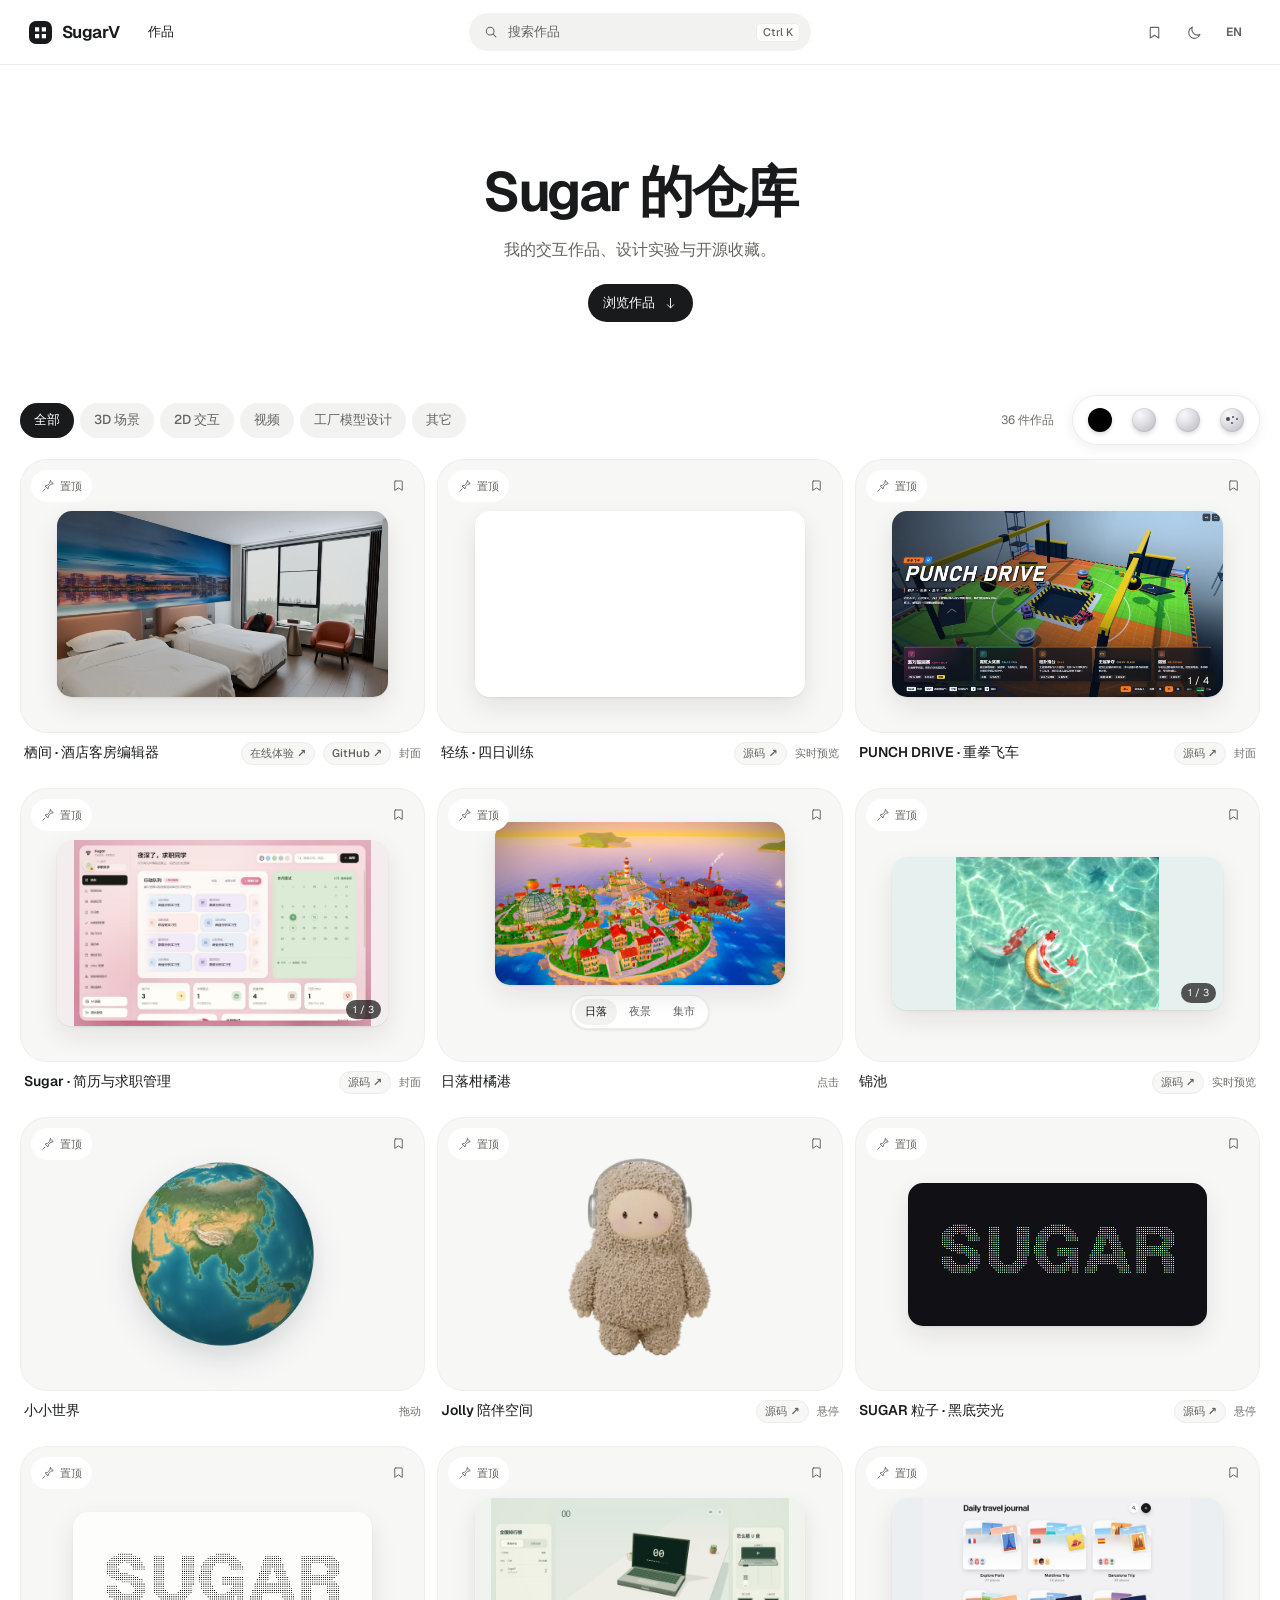
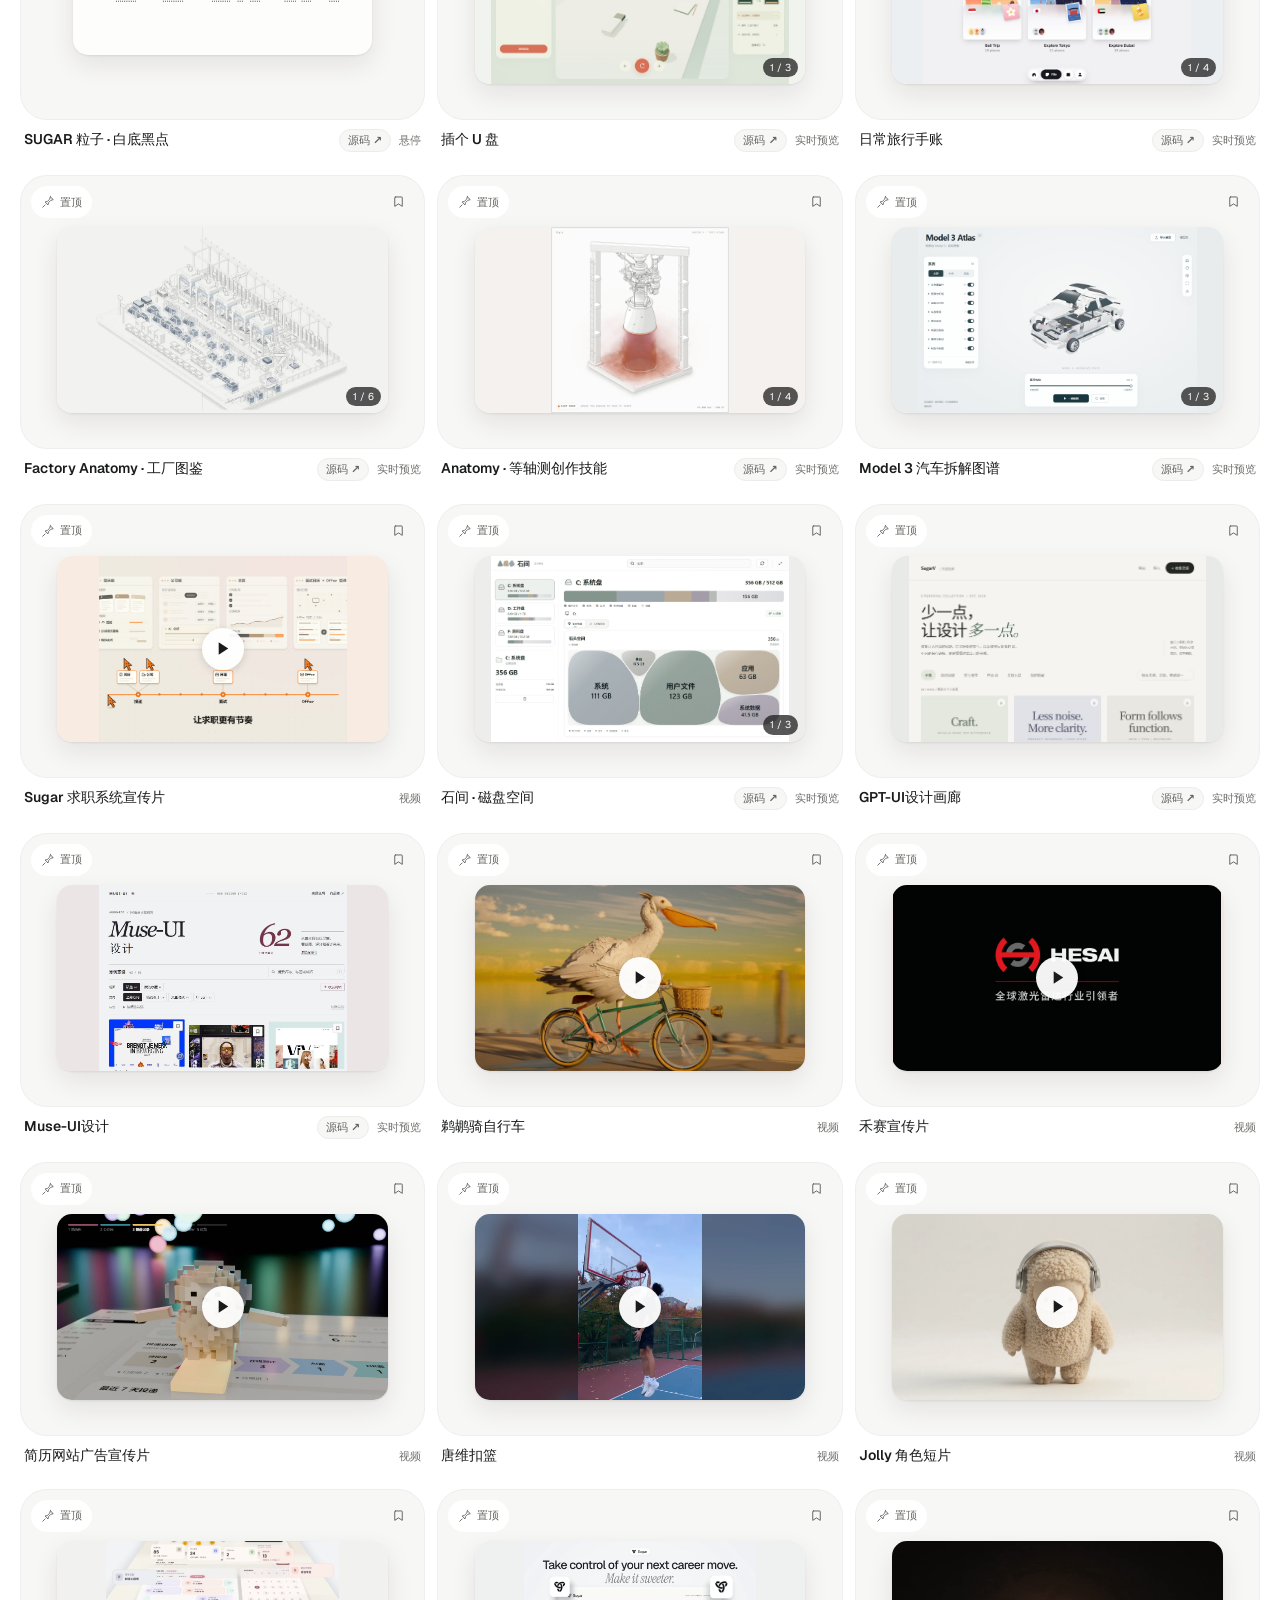
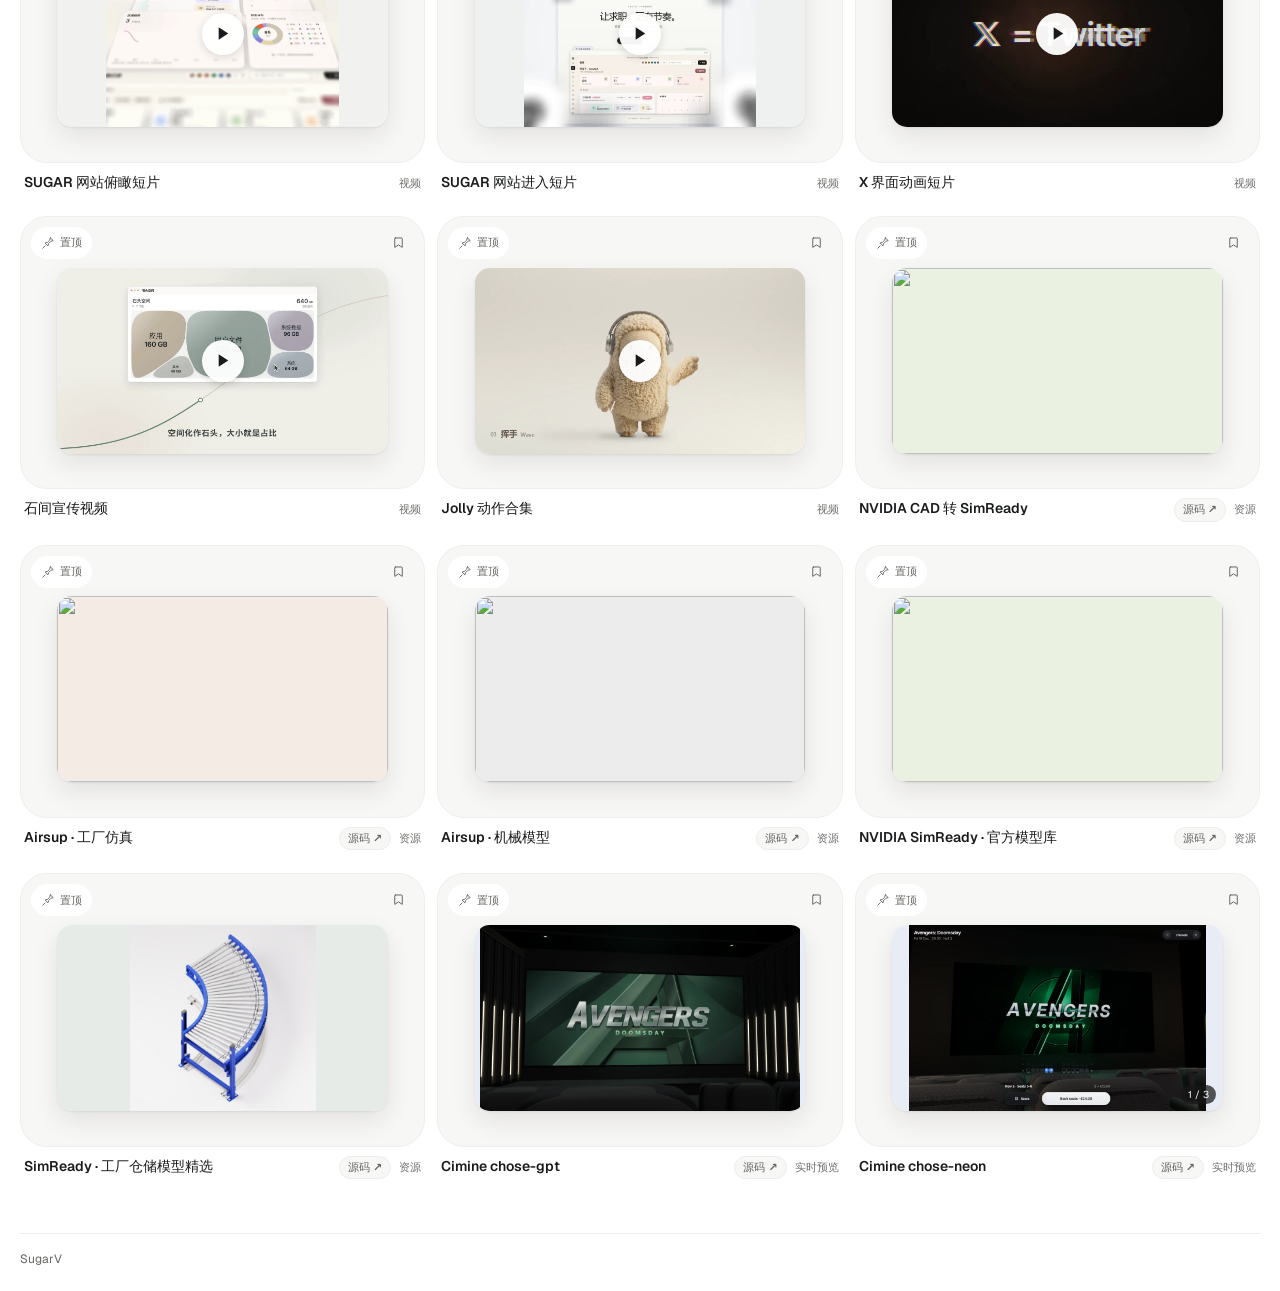
==== index.html @ 5a045f44 "Add Stillroom hotel room editor to the portfolio" ====
<!doctype html>
<html lang="zh-CN">
<head>
  <meta charset="utf-8">
  <meta name="viewport" content="width=device-width, initial-scale=1, viewport-fit=cover">
  <title>Sugar 的仓库 · SugarV</title>
  <meta name="description" content="SugarV 的交互作品、设计实验与开源收藏。">
  <meta name="theme-color" content="#ffffff">
  <meta property="og:title" content="Sugar 的仓库 · SugarV">
  <meta property="og:description" content="Interactive projects, design experiments, and open-source finds by SugarV.">
  <meta property="og:image" content="assets/harbor-1.jpg">
  <link rel="icon" href="data:image/svg+xml,%3Csvg xmlns='http://www.w3.org/2000/svg' viewBox='0 0 24 24'%3E%3Crect x='1' y='1' width='22' height='22' rx='6' fill='%23191a1b'/%3E%3Cpath d='M6.8 6.8h4v4h-4zm6.4 0h4v4h-4zm-6.4 6.4h4v4h-4zm6.4 0h4v4h-4z' fill='white'/%3E%3C/svg%3E">
  <link rel="preload" href="assets/fonts/Geist-Latin.woff2" as="font" type="font/woff2" crossorigin>
  <link rel="stylesheet" href="style.css?v=sugar-vault-17-sumo-repo">
  <link rel="stylesheet" href="panorama.css?v=4">
  <link rel="stylesheet" href="arc-coverflow.css?v=3">
  <link rel="stylesheet" href="dissolve-carousel.css?v=2">
  <script defer src="https://cdn.jsdelivr.net/npm/@supabase/supabase-js@2.49.4/dist/umd/supabase.js"></script>
  <script type="module" src="app.js?v=sugar-vault-28-stillroom"></script>
</head>
<body>
  <header class="topbar">
    <div class="header-start">
      <a class="brand" href="./">
        <svg width="25" height="25" viewBox="0 0 25 25" fill="none" aria-hidden="true">
          <rect x="1" y="1" width="23" height="23" rx="7" fill="currentColor"/>
          <path d="M7 7.2h4.2v4.2H7zm6.8 0H18v4.2h-4.2zM7 14h4.2v4.2H7zm6.8 0H18v4.2h-4.2z" fill="var(--bg)"/>
        </svg>
        <span>SugarV</span>
      </a>
      <nav class="primary-nav" aria-label="Gallery">
        <a href="#works" data-t="works" aria-current="page">作品</a>
      </nav>
    </div>
    <form class="search" id="search-form" role="search">
      <svg viewBox="0 0 24 24" fill="none" stroke="currentColor" stroke-width="1.55" aria-hidden="true"><circle cx="10.75" cy="10.75" r="5.75"/><path d="m15 15 4.25 4.25" stroke-linecap="round"/></svg>
      <input id="search" type="search" aria-label="搜索作品" placeholder="搜索作品" autocomplete="off" spellcheck="false">
      <button type="button" class="icon-button search-clear" id="search-clear" aria-label="清空搜索" hidden>×</button>
      <kbd id="shortcut" aria-hidden="true">Ctrl K</kbd>
    </form>
    <div class="header-actions">
      <button type="button" class="icon-button" id="saved" aria-label="收藏作品" aria-pressed="false"></button>
      <button type="button" class="icon-button" id="theme" aria-label="切换深色模式"></button>
      <button type="button" class="language-button" id="language" aria-label="Switch to English">EN</button>
    </div>
  </header>

  <main>
    <section class="intro" aria-labelledby="title">
      <h1 id="title" data-t="title">Sugar 的仓库</h1>
      <p data-t="sub">我的交互作品、设计实验与开源收藏。</p>
      <a class="browse" href="#works">
        <span data-t="browse">浏览作品</span>
        <svg viewBox="0 0 24 24" fill="none" stroke="currentColor" stroke-width="1.55" stroke-linecap="round" stroke-linejoin="round" aria-hidden="true"><path d="M12 4v15m-5-5 5 5 5-5"/></svg>
      </a>
    </section>

    <section class="wrap work-section" id="works" aria-label="作品">
      <div class="admin-bar" id="adminBar" hidden></div>
      <div class="gallery-toolbar">
        <div class="chips" id="chips" role="group" aria-label="作品分类"></div>
        <div class="gallery-view-tools">
          <p class="count" id="count" role="status"></p>
          <div class="view-switch" id="view-switch" role="group" aria-label="作品展示方式">
            <button type="button" class="view-switch-button" data-view-mode="grid" aria-pressed="true" aria-label="网格展示" title="网格展示" aria-controls="grid"><span aria-hidden="true"></span></button>
            <button type="button" class="view-switch-button" data-view-mode="panorama" aria-pressed="false" aria-label="全景展示" title="全景展示" aria-controls="panorama"><span aria-hidden="true"></span></button>
            <button type="button" class="view-switch-button" data-view-mode="arc" aria-pressed="false" aria-label="弧形展示" title="弧形展示" aria-controls="arc-coverflow"><span aria-hidden="true"></span></button>
            <button type="button" class="view-switch-button" data-view-mode="dissolve" aria-pressed="false" aria-label="粒子展示" title="粒子展示" aria-controls="dissolve-carousel"><span aria-hidden="true"></span></button>
          </div>
        </div>
      </div>
      <div class="grid" id="grid" aria-busy="true"></div>
      <div id="panorama" hidden></div>
      <div id="arc-coverflow" hidden></div>
      <div id="dissolve-carousel" hidden></div>
      <div class="empty-results" id="empty-results" hidden>
        <p id="empty-message"></p>
        <button class="pill" id="reset-filters" type="button" data-t="showAll">查看全部作品</button>
      </div>
    </section>
  </main>

  <footer class="wrap site-footer">SugarV</footer>

  <dialog class="sheet glass" id="sheet" aria-labelledby="sheet-title"></dialog>
  <dialog class="sheet glass" id="tutorial" aria-labelledby="tutorial-title"></dialog>
  <dialog class="sheet glass form-sheet" id="memory-access" aria-labelledby="memory-access-title" aria-describedby="memory-access-hint"></dialog>
  <dialog class="sheet glass form-sheet" id="login" aria-labelledby="login-title"></dialog>
  <dialog class="sheet glass form-sheet" id="editor" aria-labelledby="editor-title"></dialog>
  <div class="toast glass" id="toast" role="status" hidden></div>
</body>
</html>
---- style.css ----
@font-face {
  font-family: Geist;
  src: url("assets/fonts/Geist-Latin.woff2") format("woff2");
  font-weight: 100 900;
  font-display: swap;
}

:root {
  color-scheme: light;
  --bg: #fff;
  --ink: #191a1b;
  --ink-2: #646461;
  --ink-3: #6f706c;
  --well: #f7f7f6;
  --hair: #f2f2f0;
  --hover: #eaeae8;
  --edge: #ececea;
  --glass: #fff;
  --glass-strong: #fff;
  --field: #fafaf9;
  --shadow: 0 1px 2px rgb(20 20 20 / 8%), 0 10px 26px rgb(28 27 22 / 9%);
  --danger: #a72521;
  --ease-ui: cubic-bezier(.2,.8,.2,1);
  --ease-out: cubic-bezier(.16,1,.3,1);
  --sans: Geist, "PingFang SC", "Microsoft YaHei", "Noto Sans CJK SC", system-ui, sans-serif;
  --mono: ui-monospace, Consolas, monospace;
}
:root[data-theme="dark"] {
  color-scheme: dark;
  --bg: #151516;
  --ink: #f5f5f3;
  --ink-2: #adada9;
  --ink-3: #a1a19d;
  --well: #1e1e20;
  --hair: #262627;
  --hover: #303032;
  --edge: #303030;
  --glass: #1e1e20;
  --glass-strong: #232325;
  --field: #252526;
  --shadow: 0 1px 2px rgb(0 0 0 / 25%), 0 12px 30px rgb(0 0 0 / 20%);
  --danger: #ff7a70;
}

* { box-sizing: border-box; margin: 0; padding: 0; }
html { scroll-padding-top: 82px; -webkit-text-size-adjust: 100%; }
body { min-height: 100vh; color: var(--ink); background: var(--bg); font: 400 14px/1.55 var(--sans); -webkit-font-smoothing: antialiased; }
button, input { font: inherit; }
button { color: inherit; border: 0; background: transparent; cursor: pointer; }
a { color: inherit; text-decoration: none; }
svg { display: block; flex: none; }
:focus-visible { outline: 2px solid var(--ink-3); outline-offset: 3px; }
[hidden] { display: none !important; }
.glass { background: var(--glass); border: 1px solid var(--edge); box-shadow: var(--shadow); }

.topbar {
  position: sticky; top: 0; z-index: 5;
  display: grid; grid-template-columns: minmax(140px, 1fr) minmax(210px, 342px) minmax(125px, 1fr);
  align-items: center; gap: 20px;
  height: 65px; padding: 0 28px; border-bottom: 1px solid var(--edge); background: var(--bg);
}
.header-start, .brand, .header-actions { display: flex; align-items: center; }
.header-start { gap: 29px; }
.brand { gap: 9px; flex: none; font-size: 17px; line-height: 1; font-weight: 650; letter-spacing: -.035em; }
.primary-nav a { font-size: 13px; font-weight: 580; white-space: nowrap; padding-block: 8px; }
.header-actions { justify-self: end; gap: 4px; }
.search {
  display: flex; align-items: center; gap: 9px; min-width: 0; height: 38px;
  padding: 0 10px 0 13px; border: 1px solid transparent; border-radius: 999px;
  background: var(--hair); color: var(--ink-2);
}
.search:focus-within { border-color: var(--ink-3); }
.search > svg { width: 16px; height: 16px; }
.search input { width: 100%; min-width: 0; border: 0; outline: none; background: none; color: var(--ink); font-size: 13px; }
.search input::placeholder { color: var(--ink-2); }
.search input::-webkit-search-cancel-button { display: none; }
.search kbd { flex: none; padding: 3px 6px; border: 1px solid var(--edge); border-radius: 5px; background: var(--bg); font: 500 11px/1 Geist, monospace; white-space: nowrap; }
.shortcut-hidden { display: none; }
.icon-button, .language-button {
  display: inline-grid; place-items: center; min-width: 36px; height: 36px;
  border-radius: 999px; color: var(--ink-2); transition: background .16s, color .16s, scale .18s var(--ease-ui);
}
.icon-button svg { width: 17px; height: 17px; }
.icon-button:hover, .language-button:hover { color: var(--ink); background: var(--hair); }
.icon-button:active, .language-button:active { scale: .94; }
.icon-button[aria-pressed="true"] { color: var(--ink); background: var(--hair); }
.icon-button[aria-pressed="true"] svg { fill: currentColor; }
.language-button { font-size: 12px; font-weight: 620; padding-inline: 7px; }
.search .search-clear { min-width: 24px; height: 24px; font-size: 20px; line-height: 1; }

.wrap { width: calc(100% - 40px); margin-inline: auto; }
.intro { margin: 0 auto; max-width: 640px; text-align: center; padding: 96px 18px 73px; }
.intro h1 { font-size: clamp(42px, 5.1vw, 60px); line-height: 1.12; font-weight: 630; letter-spacing: -.055em; text-wrap: balance; }
:lang(zh-CN) .intro h1 { font-size: clamp(38px, 4.8vw, 55px); font-weight: 650; letter-spacing: -.045em; }
.intro p { margin: 15px 0 22px; color: var(--ink-2); font-size: 16px; text-wrap: balance; }
.browse, .pill {
  display: inline-flex; justify-content: center; align-items: center; gap: 8px;
  border-radius: 999px; padding: 0 15px; min-height: 38px; font-size: 13px; font-weight: 550;
}
.browse, .pill.solid { background: var(--ink); color: var(--bg); }
.browse:hover, .pill.solid:hover { opacity: .83; }
.browse svg { width: 15px; height: 15px; }
.pill { background: var(--hair); }
.pill:hover { background: var(--hover); }
.admin-bar { display: flex; flex-wrap: wrap; gap: 7px; justify-content: flex-end; margin-bottom: 13px; }
.work-section.filtered { padding-top: 29px; }
.gallery-toolbar { display: flex; align-items: center; justify-content: space-between; gap: 10px; margin-bottom: 14px; }
.gallery-view-tools { display: flex; flex: none; align-items: center; gap: 17px; }
.gallery-toolbar .chips { min-width: 0; }
.view-switch {
  display: flex; flex: none; align-items: center; padding: 2px 5px; border-radius: 999px;
  border: 1px solid #ececef; background: #fff;
  box-shadow: 0 3px 14px rgb(25 26 27 / 7%), inset 0 1px 0 #fff;
}
.view-switch-button { display: grid; place-items: center; width: 44px; height: 44px; border-radius: 50%; }
.view-switch-button > span {
  width: 24px; height: 24px; border-radius: 50%;
  background: radial-gradient(circle at 33% 28%, #f8f8fa 0, #e4e4e8 35%, #c7c7ce 74%, #b9b9c1 100%);
  box-shadow: inset 0 0 0 1px rgb(130 130 143 / 15%), 0 2px 4px rgb(25 26 27 / 15%);
  transition: transform .18s var(--ease-ui);
}
.view-switch-button:hover > span { transform: scale(1.08); }
.view-switch-button:active > span { transform: scale(.94); }
.view-switch-button[aria-pressed="true"] > span { background: #000; box-shadow: 0 2px 4px rgb(0 0 0 / 16%); }
.chips { display: flex; gap: 6px; overflow-x: auto; padding: 4px; margin: -4px; scrollbar-width: none; }
.chips::-webkit-scrollbar { display: none; }
.chip { flex: none; height: 35px; padding: 0 14px; border-radius: 999px; background: var(--hair); color: var(--ink-2); font-size: 13px; font-weight: 510; transition: color .16s, background .16s; }
.chip:hover { background: var(--hover); color: var(--ink); }
.chip[aria-pressed="true"] { color: var(--bg); background: var(--ink); }
.count { margin-right: 1px; color: var(--ink-3); font-size: 12px; white-space: nowrap; }
.grid { display: grid; grid-template-columns: repeat(3, minmax(0, 1fr)); gap: 23px 12px; }
.project-card { min-width: 0; }
.stage {
  position: relative; isolation: isolate; display: grid; place-items: center; aspect-ratio: 1.48;
  border: 1px solid color-mix(in srgb, var(--edge), transparent 30%); border-radius: 27px;
  background: var(--well);
}
.stage-details { position: absolute; inset: 0; width: 100%; height: 100%; border-radius: inherit; }
.stage-details:focus-visible { outline-offset: -4px; }
.project-frame {
  position: relative; z-index: 1; width: 74%; aspect-ratio: 16 / 9; overflow: hidden;
  border-radius: 15px; background: var(--glass); box-shadow: var(--shadow); pointer-events: none;
}
.project-frame > img, .project-frame > video { display: block; position: absolute; inset: 0; width: 100%; height: 100%; }
.project-frame:not(.password-cover) { width: 82%; margin-top: 16px; }
.project-frame:not(.password-cover) > img,
.carousel-card-cover > img,
.gallery .main img, .gallery .thumbs img,
.demo-view > img {
  object-fit: contain;
  background: color-mix(in srgb, var(--preview-accent, var(--ink)) 9%, var(--well));
}
.project-frame > video { object-fit: contain; background: #111; pointer-events: auto; }
.cover-letter { display: grid; place-items: center; width: 100%; height: 100%; background: var(--hair); color: var(--ink-3); font-size: 40px; font-weight: 600; }
.password-cover { display: grid; place-items: center; isolation: isolate; background: var(--field); color: var(--ink); }
.password-cover > img { object-fit: cover; filter: blur(9px) saturate(.8); transform: scale(1.12); }
.password-cover-glass {
  position: absolute; inset: 0;
  background: linear-gradient(135deg, rgb(255 255 255 / 48%), rgb(255 255 255 / 18%));
  -webkit-backdrop-filter: blur(7px); backdrop-filter: blur(7px);
  border: 1px solid rgb(255 255 255 / 52%); border-radius: inherit;
  box-shadow: inset 0 1px 0 rgb(255 255 255 / 45%);
}
.password-cover-label {
  position: relative; display: flex; flex-direction: column; align-items: center; gap: 10px;
  padding: 17px 22px; border-radius: 18px; background: rgb(255 255 255 / 56%);
  border: 1px solid rgb(255 255 255 / 58%); box-shadow: 0 4px 16px rgb(25 26 27 / 6%);
  -webkit-backdrop-filter: blur(12px); backdrop-filter: blur(12px);
}
:root[data-theme="dark"] .password-cover-glass { background: linear-gradient(135deg, rgb(30 30 32 / 32%), rgb(30 30 32 / 12%)); border-color: rgb(255 255 255 / 20%); }
:root[data-theme="dark"] .password-cover-label { background: rgb(30 30 32 / 62%); border-color: rgb(255 255 255 / 22%); }
.password-cover svg { width: 30px; height: 30px; color: var(--ink); }
.password-cover span { font-size: 13px; font-weight: 500; }
.site-preview {
  position: absolute; top: 50%; left: 50%; display: block; border: 0; background: #fff;
  opacity: 0; pointer-events: none; visibility: hidden;
}
[data-preview-state="ready"] .site-preview { opacity: 1; pointer-events: auto; visibility: visible; }
.video-start, .preview-toggle {
  display: grid; place-items: center; border-radius: 50%; pointer-events: auto;
  color: #191a1b; background: rgb(255 255 255 / 95%); box-shadow: 0 2px 9px rgb(0 0 0 / 14%);
}
.video-start { position: absolute; top: 50%; left: 50%; transform: translate(-50%, -50%); width: 42px; height: 42px; }
.video-start svg { width: 23px; height: 23px; }
.preview-toggle { position: absolute; z-index: 1; right: 6px; bottom: 6px; width: 28px; height: 28px; opacity: 0; transition: opacity .16s; }
.preview-toggle svg { width: 16px; height: 16px; }
.stage:hover .preview-toggle, .stage:focus-within .preview-toggle, .preview-toggle[aria-pressed="true"] { opacity: 1; }
.carousel-card-cover { position: absolute; inset: 0; width: 100%; height: 100%; border-radius: inherit; cursor: inherit; }
.carousel-card-cover:focus-visible { outline-offset: -4px; }
.carousel-card-cover > img { display: block; width: 100%; height: 100%; pointer-events: none; }
.carousel-preview { position: absolute; z-index: 2; inset: 0; pointer-events: none; }
.carousel-preview.is-engaged, .carousel-preview-toggle { pointer-events: auto; }
.carousel-preview-toggle { touch-action: manipulation; }
.carousel-preview .carousel-preview-toggle {
  position: absolute; right: 8px; bottom: 8px;
  background: var(--glass-strong); color: var(--ink); box-shadow: var(--shadow);
}
.carousel-preview-toggle:focus-visible { outline-offset: -3px; }
.carousel-preview-content {
  position: absolute; inset: 0; display: grid; place-items: center;
  background: color-mix(in srgb, var(--preview-accent, var(--ink)) 9%, var(--well));
}
.carousel-preview .project-frame:not(.password-cover) {
  position: absolute; inset: 0; width: 100%; height: 100%; margin: 0;
  aspect-ratio: auto; border-radius: 0; background: transparent; box-shadow: none;
}
.carousel-preview [data-preview-state="ready"] > :is(img, .cover-letter) { visibility: hidden; }
.carousel-preview .carousel-preview-content > .card-demo {
  position: absolute; inset: 0; width: auto; height: auto; display: grid; place-items: center;
  grid-template: minmax(0, 1fr) / minmax(0, 1fr);
}
.carousel-preview .demo-view { width: 100%; height: 100%; border-radius: 0; box-shadow: none; }
.carousel-preview .particle-preview { height: auto; }
.carousel-preview .harbor-scenes { position: absolute; bottom: 8px; margin: 0; }
.carousel-preview .earth-globe, .carousel-preview .jolly-gaze {
  position: absolute; inset: 0; margin: auto; height: 92%; width: auto; max-width: 100%;
}
.carousel-preview .earth-globe { aspect-ratio: 1; }
.carousel-preview .jolly-gaze { border-radius: 10px; }
.carousel-preview .preview-next { cursor: pointer; }
.preview-status { position: absolute; left: 50%; bottom: 8px; translate: -50%; white-space: nowrap; pointer-events: none; }
.preview-status > span { display: none; padding: 3px 9px; border-radius: 999px; background: var(--glass-strong); font-size: 11px; }
[data-preview-state="loading"] .preview-status > span:first-child,
[data-preview-state="unavailable"] .preview-status > span:last-child { display: block; }
.panorama-actions, .arc-actions { flex-wrap: wrap; }
.bookmark { position: absolute; z-index: 2; top: 10px; right: 10px; min-width: 31px; height: 31px; }
.bookmark svg { width: 15px; height: 15px; }
.bookmark:hover, .bookmark[aria-pressed="true"] { background: var(--glass); }
.pin-button {
  position: absolute; z-index: 2; top: 10px; left: 10px;
  display: inline-flex; align-items: center; justify-content: center; gap: 5px;
  min-width: 60px; min-height: 32px; padding: 0 10px; border-radius: 999px;
  color: var(--ink-2); background: var(--glass); font-size: 11px; font-weight: 550;
  transition: background .16s, color .16s;
}
.pin-button svg { width: 14px; height: 14px; }
.pin-button:hover { color: var(--ink); background: var(--hover); }
.pin-button[aria-pressed="true"] { color: var(--bg); background: var(--ink); }
.pin-button[aria-pressed="true"] svg { fill: currentColor; }
.card-caption { display: flex; flex-wrap: wrap; align-items: baseline; justify-content: space-between; gap: 2px 8px; padding: 9px 4px 0; }
.card-caption h2 { min-width: 0; font-size: 14px; line-height: 1.5; }
.project-title { overflow-wrap: anywhere; max-width: 100%; text-align: start; vertical-align: bottom; font-weight: 585; }
.project-title:hover { text-decoration: underline; text-underline-offset: 3px; }
.project-kind { flex: none; color: var(--ink-3); font-size: 11px; }
.card-caption-meta { display: inline-flex; align-items: center; gap: 8px; flex: none; }
.card-repo-link { font-size: 11px; font-weight: 550; color: var(--ink-2); padding: 2px 8px; border-radius: 999px; background: var(--well); border: 1px solid var(--edge); transition: color .18s, background .18s, border-color .18s; }
.card-repo-link:hover { color: var(--bg); background: var(--ink); border-color: var(--ink); }
.import-card { align-content: center; gap: 5px; color: var(--ink-2); }
.import-card span { font-size: 30px; line-height: 1; }
.empty-results { display: grid; justify-items: center; align-content: center; gap: 13px; min-height: 210px; border-radius: 26px; background: var(--well); color: var(--ink-2); }
.site-footer { padding-top: 16px; margin-top: 54px; margin-bottom: 22px; border-top: 1px solid var(--edge); color: var(--ink-2); font-size: 12px; }

/* 弹窗通用：从被点击的卡片方向展开 */
dialog.sheet {
  width: min(1080px, calc(100% - 24px)); max-height: calc(100dvh - 24px); margin: auto; padding: 0; border-radius: 28px; color: var(--ink);
  background: var(--glass-strong); overflow: auto; overscroll-behavior: contain;
  -webkit-backdrop-filter: blur(40px) saturate(170%); backdrop-filter: blur(40px) saturate(170%);
  opacity: 0; transform: scale(.97);
  transition: opacity .18s var(--ease-ui), transform .18s var(--ease-ui), overlay .18s allow-discrete, display .18s allow-discrete;
}
dialog.sheet[open] { opacity: 1; transform: none; transition-duration: .46s; transition-timing-function: var(--ease-out); }
@starting-style { dialog.sheet[open] { opacity: 0; transform: scale(.9) translateY(10px); } }
dialog.sheet::backdrop { background: rgba(6, 7, 10, 0); transition: background .25s var(--ease-ui), overlay .25s allow-discrete, display .25s allow-discrete; }
dialog.sheet[open]::backdrop { background: rgba(6, 7, 10, .58); }
@starting-style { dialog.sheet[open]::backdrop { background: rgba(6, 7, 10, 0); } }
.close { position: absolute; top: 8px; right: 4px; width: 36px; height: 36px; border-radius: 50%; background: var(--hair); font-size: 18px; line-height: 1; transition: background .15s var(--ease-ui); }
.close:hover { background: rgba(255, 255, 255, .16); }

/* 详情 */
.sheet-in { display: grid; grid-template-columns: minmax(0, 1.35fr) minmax(0, 1fr); gap: 28px; padding: 14px; }
.gallery .main { aspect-ratio: 16 / 10; border-radius: 18px; overflow: hidden; background: var(--hair); }
.gallery .main img { width: 100%; height: 100%; display: block; }
.gallery .main.video { aspect-ratio: 16 / 9; }
.gallery .main video { width: 100%; height: 100%; object-fit: contain; display: block; }
.gallery .main .media { position: relative; inset: auto; width: 100%; height: 100%; }
.thumbs { display: flex; gap: 8px; margin-top: 10px; }
.thumbs button { flex: 1; max-width: 25%; aspect-ratio: 4 / 3; border-radius: 10px; overflow: hidden; opacity: .55; transition: opacity .2s var(--ease-ui); outline-offset: 2px; }
.thumbs button:hover { opacity: .85; }
.thumbs button[aria-current="true"] { opacity: 1; box-shadow: 0 0 0 2px var(--ink); }
.thumbs img { width: 100%; height: 100%; display: block; }
.info { position: relative; padding: 18px 12px 12px 0; display: flex; flex-direction: column; }
.info h2 { font-size: clamp(26px, 3vw, 34px); line-height: 1.25; font-weight: 400; letter-spacing: -.015em; padding-right: 44px; }
.info .lead { margin-top: 16px; font-size: 15px; line-height: 1.8; color: var(--ink-2); white-space: pre-line; }
.facts { display: grid; grid-auto-flow: column; grid-auto-columns: 1fr; margin-top: 22px; border-top: 1px solid var(--hair); border-bottom: 1px solid var(--hair); }
.facts div { padding: 14px 0; }
.facts div + div { padding-left: 14px; border-left: 1px solid var(--hair); }
.facts b { display: block; font-size: 22px; line-height: 1.1; font-weight: 400; font-variant-numeric: tabular-nums; }
.facts span { display: block; margin-top: 6px; font-size: 13px; color: var(--ink-2); }
.meta { margin-top: 18px; display: grid; grid-template-columns: auto 1fr; gap: 8px 18px; font-size: 14px; }
.meta dt { color: var(--ink-3); }
.actions { display: flex; gap: 10px; flex-wrap: wrap; align-items: center; margin-top: auto; padding-top: 24px; }
.btn { display: inline-flex; align-items: center; justify-content: center; gap: 8px; padding: 12px 20px; border-radius: 999px; font-size: 14px; font-weight: 500; transition: opacity .15s var(--ease-ui), background .15s var(--ease-ui), transform .4s var(--ease-out); }
.btn:hover { transform: translateY(-1px); }
.btn.primary { background: var(--ink); color: var(--bg); }
.btn.ghost { background: var(--hair); }
.btn.ghost:hover { background: var(--hover); }
.btn.danger { color: var(--danger); background: rgba(255, 122, 112, .1); }
.btn[disabled] { opacity: .5; cursor: progress; }
.admin-actions { display: flex; gap: 8px; margin-left: auto; }
.admin-actions .btn { padding: 10px 16px; font-size: 13px; }

/* 教程：左边图片，右边说明 */
#tutorial { width: min(1180px, calc(100% - 24px)); }
.tut { display: grid; grid-template-columns: minmax(0, 1.15fr) minmax(0, 1fr); gap: 28px; padding: 14px; }
.tut-media { position: sticky; top: 14px; align-self: start; }
.tut-main { display: grid; place-items: center; border-radius: 18px; overflow: hidden; background: var(--well, var(--hair)); max-height: calc(100dvh - 190px); }
.tut-main img { max-width: 100%; max-height: calc(100dvh - 190px); object-fit: contain; display: block; }
.tut-cap { margin-top: 8px; font-size: 13px; color: var(--ink-3); text-align: center; }
.tut .thumbs button { aspect-ratio: 1; }
.tut-text { position: relative; padding: 18px 12px 18px 0; }
.tut-text h2 { font-size: clamp(24px, 2.6vw, 30px); line-height: 1.3; font-weight: 400; letter-spacing: -.01em; padding-right: 44px; }
.tut-text section { margin-top: 22px; }
.tut-text h3 { font-size: 15px; font-weight: 500; }
.tut-text p { margin-top: 8px; font-size: 15px; line-height: 1.8; color: var(--ink-2); white-space: pre-line; }

/* 表单 */
dialog.form-sheet { width: min(860px, calc(100% - 24px)); background: var(--glass-strong); }
#login { width: min(440px, calc(100% - 24px)); }
#memory-access { width: min(440px, calc(100% - 24px)); }
#memory-access .field input { font-size: 16px; }
#memory-access .field input[aria-invalid="true"] { border-color: var(--danger); }
#memory-access .form-msg { min-height: 1.6em; }
#memory-access .btn { min-height: 44px; }
.form { position: relative; padding: 28px clamp(18px, 4vw, 36px) 0; }
.form > .close { top: 18px; right: 18px; }
.form h2 { font-size: 24px; font-weight: 400; letter-spacing: -.01em; padding-right: 40px; }
.form .hint { margin-top: 10px; font-size: 14px; line-height: 1.7; color: var(--ink-2); }
.form section { margin-top: 26px; }
.form h3 { font-size: 15px; font-weight: 500; color: var(--ink); margin-bottom: 12px; }
.row { display: grid; grid-template-columns: repeat(auto-fit, minmax(min(100%, 180px), 1fr)); gap: 12px; }
.row.two { grid-template-columns: repeat(auto-fit, minmax(min(100%, 280px), 1fr)); }
.field { display: flex; flex-direction: column; gap: 6px; min-width: 0; }
.field > span { font-size: 13px; color: var(--ink-2); }
.field input, .field select, .field textarea {
  width: 100%; padding: 10px 12px; border-radius: 12px; border: 1px solid var(--edge); background: var(--field);
  color: var(--ink); font: inherit; font-size: 14px; line-height: 1.5; transition: border-color .15s var(--ease-ui), background .15s var(--ease-ui);
}
.field textarea { min-height: 96px; resize: vertical; }
.field input:focus, .field select:focus, .field textarea:focus { outline: none; border-color: var(--ink-3); background: var(--hair); }
.field select option { background: var(--glass-strong); }
.field input[type="color"] { height: 42px; padding: 4px; cursor: pointer; }
.check { display: flex; align-items: center; gap: 10px; font-size: 14px; color: var(--ink-2); }
.check input { width: 18px; height: 18px; accent-color: var(--ink); }
.facts-edit { display: grid; gap: 8px; }
.facts-edit .row { grid-template-columns: 1fr 1.4fr 1.4fr; }

.drop { position: relative; display: grid; place-items: center; min-height: 120px; padding: 18px; border-radius: 16px; border: 1.5px dashed var(--edge); text-align: center; transition: border-color .15s var(--ease-ui), background .15s var(--ease-ui); cursor: pointer; }
.drop.over, .drop:hover { border-color: var(--ink-3); background: var(--glass); }
.drop b { font-size: 14px; font-weight: 500; color: var(--ink); }
.drop input { position: absolute; inset: 0; opacity: 0; cursor: pointer; }
.pics { display: grid; grid-template-columns: repeat(auto-fill, minmax(110px, 1fr)); gap: 10px; margin-top: 12px; }
.pic { position: relative; aspect-ratio: 4 / 3; border-radius: 12px; overflow: hidden; background: var(--hair); }
.pic img { width: 100%; height: 100%; object-fit: cover; display: block; }
.pic .tag { position: absolute; left: 6px; bottom: 6px; padding: 3px 8px; border-radius: 999px; font-size: 12px; color: #14171c; background: rgba(255, 255, 255, .78); }
.pic .ops { position: absolute; top: 6px; right: 6px; display: flex; gap: 4px; }
.pic .ops button { width: 24px; height: 24px; border-radius: 50%; font-size: 13px; line-height: 1; color: #14171c; background: rgba(255, 255, 255, .82); }
.form-foot {
  --px: clamp(18px, 4vw, 36px);
  position: sticky; bottom: 0; display: flex; align-items: center; justify-content: space-between; gap: 12px; flex-wrap: wrap;
  margin: 28px calc(-1 * var(--px)) 0; padding: 14px var(--px) 18px; border-top: 1px solid var(--hair);
  background: var(--glass-strong); -webkit-backdrop-filter: blur(16px); backdrop-filter: blur(16px);
}
.form-foot .left { display: flex; gap: 8px; flex-wrap: wrap; }
.form-foot .right { display: flex; gap: 8px; margin-left: auto; }
.json-tools { display: flex; gap: 8px; flex-wrap: wrap; margin-top: 16px; }
.json-tools label { position: relative; cursor: pointer; }
.json-tools input { position: absolute; inset: 0; opacity: 0; cursor: pointer; }
.form-msg { margin-top: 14px; font-size: 14px; line-height: 1.6; color: var(--ink-2); }
.form-msg.bad { color: var(--danger); }
.uid { display: flex; gap: 8px; align-items: center; margin-top: 10px; padding: 10px 12px; border-radius: 12px; background: var(--field); border: 1px solid var(--edge); font: 400 13px/1.4 var(--mono); word-break: break-all; }

.toast { position: fixed; left: 50%; bottom: max(20px, env(safe-area-inset-bottom)); z-index: 50; transform: translateX(-50%); padding: 12px 18px; border-radius: 999px; font-size: 14px; background: var(--glass-strong); animation: toast .4s var(--ease-out); }
@keyframes toast { from { opacity: 0; transform: translate(-50%, 14px); } }
.main .media { min-height: 220px; display: grid; background: var(--well); }


@media (max-width: 1000px) {
  .topbar { padding-inline: 22px; gap: 14px; }
  .intro { padding-top: 81px; padding-bottom: 64px; }
  .grid { gap: 21px 12px; }
  .stage { border-radius: 24px; }
}
@media (max-width: 760px) {
  .topbar { grid-template-columns: auto minmax(80px, 1fr) auto; padding-inline: 16px; height: 61px; gap: 11px; }
  .primary-nav, .search kbd { display: none; }
  .brand { gap: 6px; }
  .brand svg { width: 23px; height: 23px; }
  .search { height: 36px; }
  .header-actions { gap: 1px; }
  .header-actions button { min-width: 30px; }
  .wrap { width: calc(100% - 36px); }
  .intro { padding-top: 70px; padding-bottom: 55px; }
  .grid { grid-template-columns: repeat(2, minmax(0, 1fr)); }
  .sheet-in { grid-template-columns: 1fr; gap: 8px; }
  .tut { grid-template-columns: 1fr; gap: 8px; }
  .tut-media { position: static; }
  .tut-text { padding: 10px 6px 8px; }
  #tutorial .close { position: fixed; top: 22px; right: 22px; z-index: 2; background: var(--glass-strong); }
  .info { padding: 10px 6px 8px; }
  #sheet .close { position: fixed; top: 22px; right: 22px; z-index: 2; background: var(--glass-strong); }
  .admin-actions { margin-left: 0; }
  .facts-edit .row { grid-template-columns: 1fr; }
}
@media (max-width: 520px) {
  html { scroll-padding-top: 73px; }
  .topbar { height: 59px; padding-inline: 13px; gap: 9px; }
  .brand { font-size: 15px; }
  .brand svg { width: 20px; height: 20px; }
  .search { padding-inline: 8px; gap: 5px; }
  .search > svg { width: 14px; height: 14px; }
  .wrap { width: calc(100% - 32px); }
  .intro { padding: 63px 16px 44px; }
  .intro h1 { font-size: 42px; }
  :lang(zh-CN) .intro h1 { font-size: 38px; }
  .intro p { font-size: 14px; margin: 12px 0 17px; }
  .gallery-toolbar { flex-wrap: wrap; margin-bottom: 11px; }
  .gallery-toolbar .chips { flex: 1 1 100%; }
  .gallery-view-tools { margin-left: auto; }
  .chip { height: 33px; padding-inline: 11px; font-size: 12px; }
  .count { position: absolute; width: 1px; height: 1px; overflow: hidden; clip-path: inset(50%); }
  .grid { grid-template-columns: minmax(0, 1fr); gap: 20px; }
}
@media (hover: none) {
  .preview-toggle { opacity: 1; }
  .carousel-preview-toggle.pill { min-height: 44px; }
  .pin-button { min-height: 44px; }
  .bookmark { min-width: 44px; height: 44px; }
}
@media (prefers-reduced-motion: reduce) {
  *, *::before, *::after { animation: none !important; transition-duration: .01ms !important; }
}


.card-demo { position: relative; z-index: 1; width: 74%; pointer-events: none; }
.demo-view {
  display: block; position: relative; width: 100%; aspect-ratio: 16 / 9; overflow: hidden;
  border-radius: 15px; background: var(--glass); box-shadow: var(--shadow);
}
.demo-view > img {
  position: absolute; inset: 0; width: 100%; height: 100%;
  pointer-events: none; user-select: none;
}
.card-demo[data-demo="harbor"] { width: 72%; }
.card-demo[data-demo="harbor"] .demo-view > img { opacity: 0; transition: opacity .25s ease; }
.card-demo[data-demo="harbor"] .demo-view > img.visible { opacity: 1; }
.harbor-scenes {
  display: flex; align-items: center; gap: 2px; width: max-content; margin: 10px auto 0; padding: 3px;
  border: 1px solid var(--edge); border-radius: 999px; background: var(--glass); box-shadow: 0 1px 3px rgb(0 0 0 / 10%);
}
.harbor-scenes button {
  min-height: 26px; padding: 1px 10px; border-radius: 999px; font-size: 11px; font-weight: 570;
  color: var(--ink-2); pointer-events: auto;
}
.harbor-scenes button:hover, .harbor-scenes button[aria-pressed="true"] { color: var(--ink); background: var(--hair); }
.particle-preview { cursor: crosshair; pointer-events: auto; }
.card-demo[data-demo="earth"] { width: min(46%, 248px); }
.earth-globe {
  display: block; width: 100%; height: auto; cursor: grab; pointer-events: auto; touch-action: pan-y;
  border-radius: 50%; filter: drop-shadow(0 13px 15px rgb(12 35 42 / 14%));
}
.earth-globe[data-dragging="true"] { cursor: grabbing; }
.card-demo[data-demo="jolly"] { width: min(43%, 210px); }
.card-demo > img { display: block; width: 100%; border-radius: 15px; }
.jolly-gaze {
  position: relative; display: block; width: 100%; aspect-ratio: 3 / 4; overflow: hidden; pointer-events: auto;
  background: url("assets/card-jolly-gaze.webp") no-repeat center / 300% 300%;
}
.jolly-gaze[data-ready="true"] { background-image: none; }
.jolly-sprite {
  position: absolute; top: 0; left: 0; display: block; max-width: none;
  pointer-events: none; user-select: none; will-change: transform; visibility: hidden;
}
.jolly-gaze[data-ready="true"] .jolly-sprite { visibility: visible; }
.project-frame.pond-preview { aspect-ratio: 720 / 332; }
.particle-preview { aspect-ratio: 560 / 268; background: #111015; }
.card-demo[data-demo="mono"] .particle-preview { background: #fdfdfb; }
.particle-preview canvas { display: block; width: 100%; height: 100%; }
.preview-next {
  position: absolute; inset: 0; width: 100%; height: 100%; pointer-events: auto; border-radius: inherit;
}
.preview-count {
  position: absolute; right: 7px; bottom: 7px; padding: 2px 7px;
  color: #fff; background: rgb(23 23 23 / 72%); border-radius: 999px; font-size: 10px;
}
.project-frame[data-preview-state="ready"] .preview-next { display: none; }
---- panorama.css ----
.panorama { padding: 8px 0 32px; }
.panorama-stage {
  position: relative; height: clamp(240px, 27vw, 360px); margin: 0 auto;
  overflow: hidden; border-radius: 24px; cursor: grab; touch-action: pan-y;
  user-select: none; -webkit-user-select: none;
  mask-image: linear-gradient(to right, transparent, #000 3%, #000 97%, transparent);
  -webkit-mask-image: linear-gradient(to right, transparent, #000 3%, #000 97%, transparent);
}
.panorama-stage.is-dragging { cursor: grabbing; }
.panorama-stage:focus-visible { outline-offset: -4px; }
.panorama-ring { position: absolute; inset: 0; transform-style: preserve-3d; pointer-events: none; }
.panorama-card {
  position: absolute; top: 50%; left: 50%; width: var(--panorama-card-width, 264px); aspect-ratio: 16 / 10;
  overflow: hidden; border-radius: 16px; background: var(--well); backface-visibility: hidden;
  cursor: inherit; outline: none; will-change: transform; border: 1px solid color-mix(in srgb, var(--edge), transparent 65%);
}
.panorama-password-cover > img { display: block; width: 100%; height: 100%; pointer-events: none; }
.panorama-password-cover { position: relative; width: 100%; height: 100%; overflow: hidden; pointer-events: none; }
.panorama-password-cover > img { position: absolute; inset: 0; }
.panorama-password-cover .password-cover-label { padding: 14px 12px; gap: 7px; }
.panorama-password-cover .password-cover-label svg { width: 25px; height: 25px; }
.panorama-caption { min-height: 103px; max-width: 680px; margin: 0 auto; text-align: center; padding: 0 20px; }
.panorama-title { font-size: 20px; font-weight: 560; line-height: 1.4; letter-spacing: -.02em; text-wrap: balance; }
.panorama-title:hover { text-decoration: underline; text-underline-offset: 5px; }
.panorama-subtitle { margin-top: 5px; font-size: 13px; line-height: 1.6; color: var(--ink-2); text-wrap: balance; }
.panorama-actions { display: flex; justify-content: center; align-items: center; gap: 12px; margin-top: 13px; }
.panorama-actions .pill { min-height: 30px; padding: 0 12px; font-size: 11px; font-weight: 450; }
.panorama-actions .pill[aria-pressed="true"] { background: var(--ink); color: var(--bg); }
.panorama-count { min-width: 56px; text-align: center; color: var(--ink-3); font-size: 11px; font-variant-numeric: tabular-nums; }
.panorama-announcement { position: absolute; width: 1px; height: 1px; overflow: hidden; clip-path: inset(50%); white-space: nowrap; }
@media (max-width: 600px) {
  .panorama { padding-top: 0; padding-bottom: 24px; }
  .panorama-stage { height: clamp(175px, 56vw, 240px); margin-inline: -8px; }
  .panorama-caption { padding-inline: 12px; min-height: 112px; }
  .panorama-title { font-size: 18px; }
  .panorama-subtitle { font-size: 12px; }
  .panorama-actions .pill { min-height: 40px; }
}
@media (prefers-reduced-motion: reduce) { .panorama-card { will-change: auto; } }
---- arc-coverflow.css ----
.arc-coverflow {
  --arc-width: clamp(250px, 30vw, 360px);
  --arc-radius: calc(7.2 * var(--arc-width));
  overflow: clip;
  padding: 16px 0 40px;
  isolation: isolate;
}
.arc-stage {
  position: relative;
  height: calc(1.1 * var(--arc-width) + 16px);
  max-width: 1440px;
  margin: 0 auto;
  cursor: grab;
  touch-action: pan-y;
  user-select: none;
  -webkit-user-select: none;
}
.arc-stage.is-dragging { cursor: grabbing; }
.arc-stage:focus-visible { outline-offset: -4px; border-radius: 16px; }
.arc-card {
  position: absolute;
  top: 16px;
  left: 50%;
  width: var(--arc-width);
  margin-left: calc(var(--arc-width) / -2);
  aspect-ratio: 16 / 10;
  overflow: hidden;
  border-radius: 16px;
  background: var(--well);
  box-shadow: 0 10px 15px -3px rgb(0 0 0 / 10%), 0 4px 6px -4px rgb(0 0 0 / 10%);
  transform-origin: 50% calc(100% + var(--arc-radius));
  filter: saturate(.6) brightness(.85);
  transition: transform 700ms cubic-bezier(.22,1,.36,1), opacity 700ms cubic-bezier(.22,1,.36,1), filter 700ms cubic-bezier(.22,1,.36,1);
  cursor: inherit;
}
.arc-card[aria-current="true"] { filter: none; }
.arc-caption {
  position: relative;
  z-index: 21;
  max-width: 680px;
  margin: calc(-.15 * var(--arc-width)) auto 0;
  padding: 0 20px;
  text-align: center;
}
.arc-title { max-width: 100%; font-size: 24px; font-weight: 500; line-height: 1.35; text-wrap: balance; overflow-wrap: anywhere; }
.arc-title:hover { text-decoration: underline; text-underline-offset: 5px; }
.arc-subtitle { margin-top: 4px; font: 400 12px/1.5 var(--mono); color: var(--ink-2); text-wrap: balance; }
.arc-actions { display: flex; align-items: center; justify-content: center; gap: 12px; margin-top: 16px; }
.arc-actions .pill { min-height: 34px; padding: 0 12px; font-size: 11px; font-weight: 450; }
.arc-actions .pill[aria-pressed="true"] { background: var(--ink); color: var(--bg); }
.arc-count { min-width: 56px; font-size: 11px; color: var(--ink-3); font-variant-numeric: tabular-nums; }
.arc-announcement { position: absolute; width: 1px; height: 1px; overflow: hidden; clip-path: inset(50%); white-space: nowrap; }
@media (max-width: 767px) {
  .arc-coverflow { --arc-width: min(74vw, 280px); --arc-radius: calc(3.2 * var(--arc-width)); padding-top: 8px; padding-bottom: 32px; }
  .arc-stage { height: calc(.78 * var(--arc-width) + 16px); }
  .arc-caption { margin-top: 4px; padding-inline: 12px; }
  .arc-actions .pill { min-height: 44px; }
}
@media (prefers-reduced-motion: reduce) {
  .arc-card { transition: none; }
}
---- dissolve-carousel.css ----
.view-switch-button[data-view-mode="dissolve"] > span {
  position: relative;
  color: #494a53;
}
.view-switch-button[data-view-mode="dissolve"][aria-pressed="true"] > span { color: #fff; }
.view-switch-button[data-view-mode="dissolve"] > span::after {
  content: '';
  position: absolute;
  top: 9px;
  left: 6px;
  width: 4px;
  height: 4px;
  border-radius: 50%;
  background: currentColor;
  box-shadow: 5px -2px 0 -1px currentColor, 4px 4px 0 -1px currentColor, 9px 0 0 -1px currentColor;
}

.dissolve-gallery {
  --dissolve-cover-base: #eeeff0;
  max-width: 1320px;
  margin-inline: auto;
  padding: 5px 0 34px;
}
:root[data-theme="dark"] .dissolve-gallery { --dissolve-cover-base: #242528; }
.dissolve-stage {
  position: relative;
  isolation: isolate;
  height: clamp(238px, 34vw, 410px);
  overflow: hidden;
  border: 1px solid var(--edge);
  border-radius: 28px;
  background: radial-gradient(ellipse at 50% 53%,
    color-mix(in srgb, var(--dissolve-accent, var(--ink)) 12%, var(--well)), var(--well) 68%);
  cursor: grab;
  touch-action: pan-y pinch-zoom;
  user-select: none;
  -webkit-user-select: none;
}
.dissolve-stage.is-dragging { cursor: grabbing; }
.dissolve-stage:focus-visible { outline-offset: -4px; }
.dissolve-dust {
  position: absolute;
  inset: 0;
  width: 100%;
  height: 100%;
  pointer-events: none;
  -webkit-mask-image: linear-gradient(90deg, transparent, #000 12%, #000 88%, transparent);
  mask-image: linear-gradient(90deg, transparent, #000 12%, #000 88%, transparent);
}
.dissolve-card {
  position: absolute;
  top: 50%;
  left: 50%;
  width: var(--dissolve-card-width);
  aspect-ratio: 16 / 9;
  border-radius: 16px;
  overflow: hidden;
  background: color-mix(in srgb, var(--dissolve-accent) 9%, var(--dissolve-cover-base));
  box-shadow: 0 1px 4px rgb(0 0 0 / 8%), 0 13px 30px rgb(0 0 0 / 14%);
  cursor: inherit;
}
.dissolve-card.is-fragmented { background: transparent; box-shadow: none; }
.dissolve-card.is-fragmented .carousel-card-cover { opacity: 0; }
.dissolve-card .carousel-card-cover > img { background: transparent; }
.dissolve-card:not(.is-centered) { cursor: pointer; }
.dissolve-stage.is-dragging .dissolve-card { cursor: grabbing; }
.dissolve-card .carousel-preview { cursor: default; }

.dissolve-footer {
  display: flex;
  justify-content: space-between;
  align-items: flex-start;
  gap: 12px 20px;
  padding: 19px 2px 0;
}
.dissolve-caption { min-width: 0; }
.dissolve-title {
  display: block;
  max-width: 100%;
  font-size: clamp(18px, 2.6vw, 26px);
  font-weight: 600;
  line-height: 1.28;
  letter-spacing: -.023em;
  text-align: left;
  overflow-wrap: anywhere;
}
.dissolve-title:hover { text-decoration: underline; text-underline-offset: 4px; }
.dissolve-subtitle { margin-top: 5px; color: var(--ink-2); font-size: 13px; }
.dissolve-subtitle:empty { display: none; }
.dissolve-actions { display: flex; flex-wrap: wrap; gap: 7px; margin-top: 10px; }
.dissolve-actions .pill { min-height: 32px; padding: 0 12px; font-size: 12px; }
.dissolve-actions .pill[aria-pressed="true"] { background: var(--ink); color: var(--bg); }

.dissolve-controls { flex: none; text-align: right; }
.dissolve-navigation { display: flex; justify-content: flex-end; align-items: center; gap: 6px; }
.dissolve-navigation button {
  display: grid;
  place-items: center;
  width: 44px;
  height: 44px;
  border: 1px solid var(--edge);
  border-radius: 50%;
  background: var(--glass);
}
.dissolve-navigation button:hover:not(:disabled) { background: var(--hair); }
.dissolve-navigation button:disabled { cursor: default; opacity: .4; }
.dissolve-navigation button::after {
  content: '';
  width: 8px;
  height: 8px;
  border-top: 1.6px solid;
  border-right: 1.6px solid;
  transform: translateX(-2px) rotate(45deg);
}
.dissolve-navigation .dissolve-previous::after { transform: translateX(2px) rotate(-135deg); }
.dissolve-count { min-width: 54px; text-align: center; font: 400 12px/1 var(--mono); color: var(--ink-2); }
#dissolve-help { margin-top: 7px; color: var(--ink-3); font-size: 11px; }
.dissolve-touch-help { display: none; }
.dissolve-announcement { position: absolute; width: 1px; height: 1px; overflow: hidden; clip-path: inset(50%); white-space: nowrap; }

@media (max-width: 680px) {
  .dissolve-gallery { padding-top: 1px; padding-bottom: 26px; }
  .dissolve-stage { height: clamp(176px, 59vw, 310px); border-radius: 21px; }
  .dissolve-dust {
    -webkit-mask-image: linear-gradient(90deg, transparent, #000 4%, #000 96%, transparent);
    mask-image: linear-gradient(90deg, transparent, #000 4%, #000 96%, transparent);
  }
  .dissolve-card { border-radius: 12px; }
  .dissolve-footer { flex-wrap: wrap; align-items: center; padding-top: 13px; }
  .dissolve-caption { flex-basis: 100%; }
  .dissolve-controls { display: flex; flex: 1; justify-content: space-between; align-items: center; gap: 8px; }
  #dissolve-help { margin-top: 0; }
}
@media (pointer: coarse) {
  .dissolve-actions .pill { min-height: 44px; }
  .dissolve-desktop-help { display: none; }
  .dissolve-touch-help { display: inline; }
}
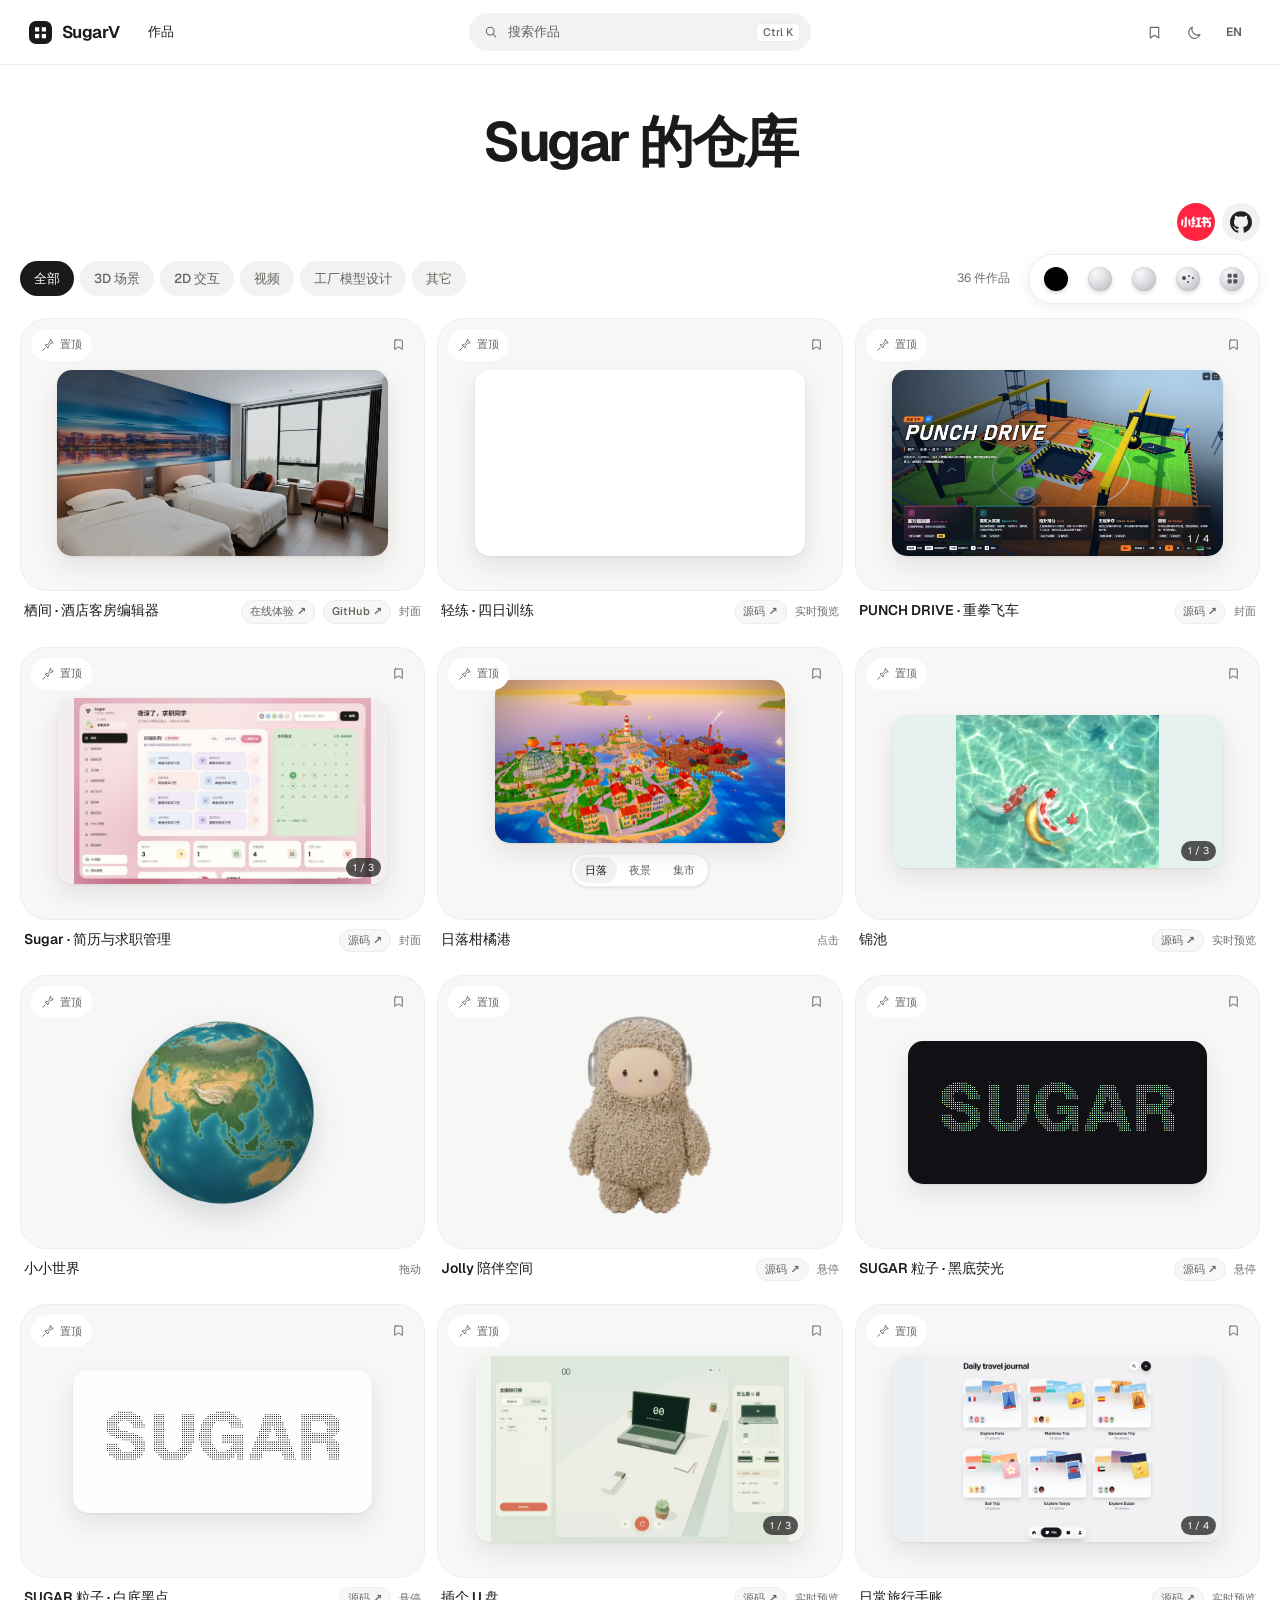
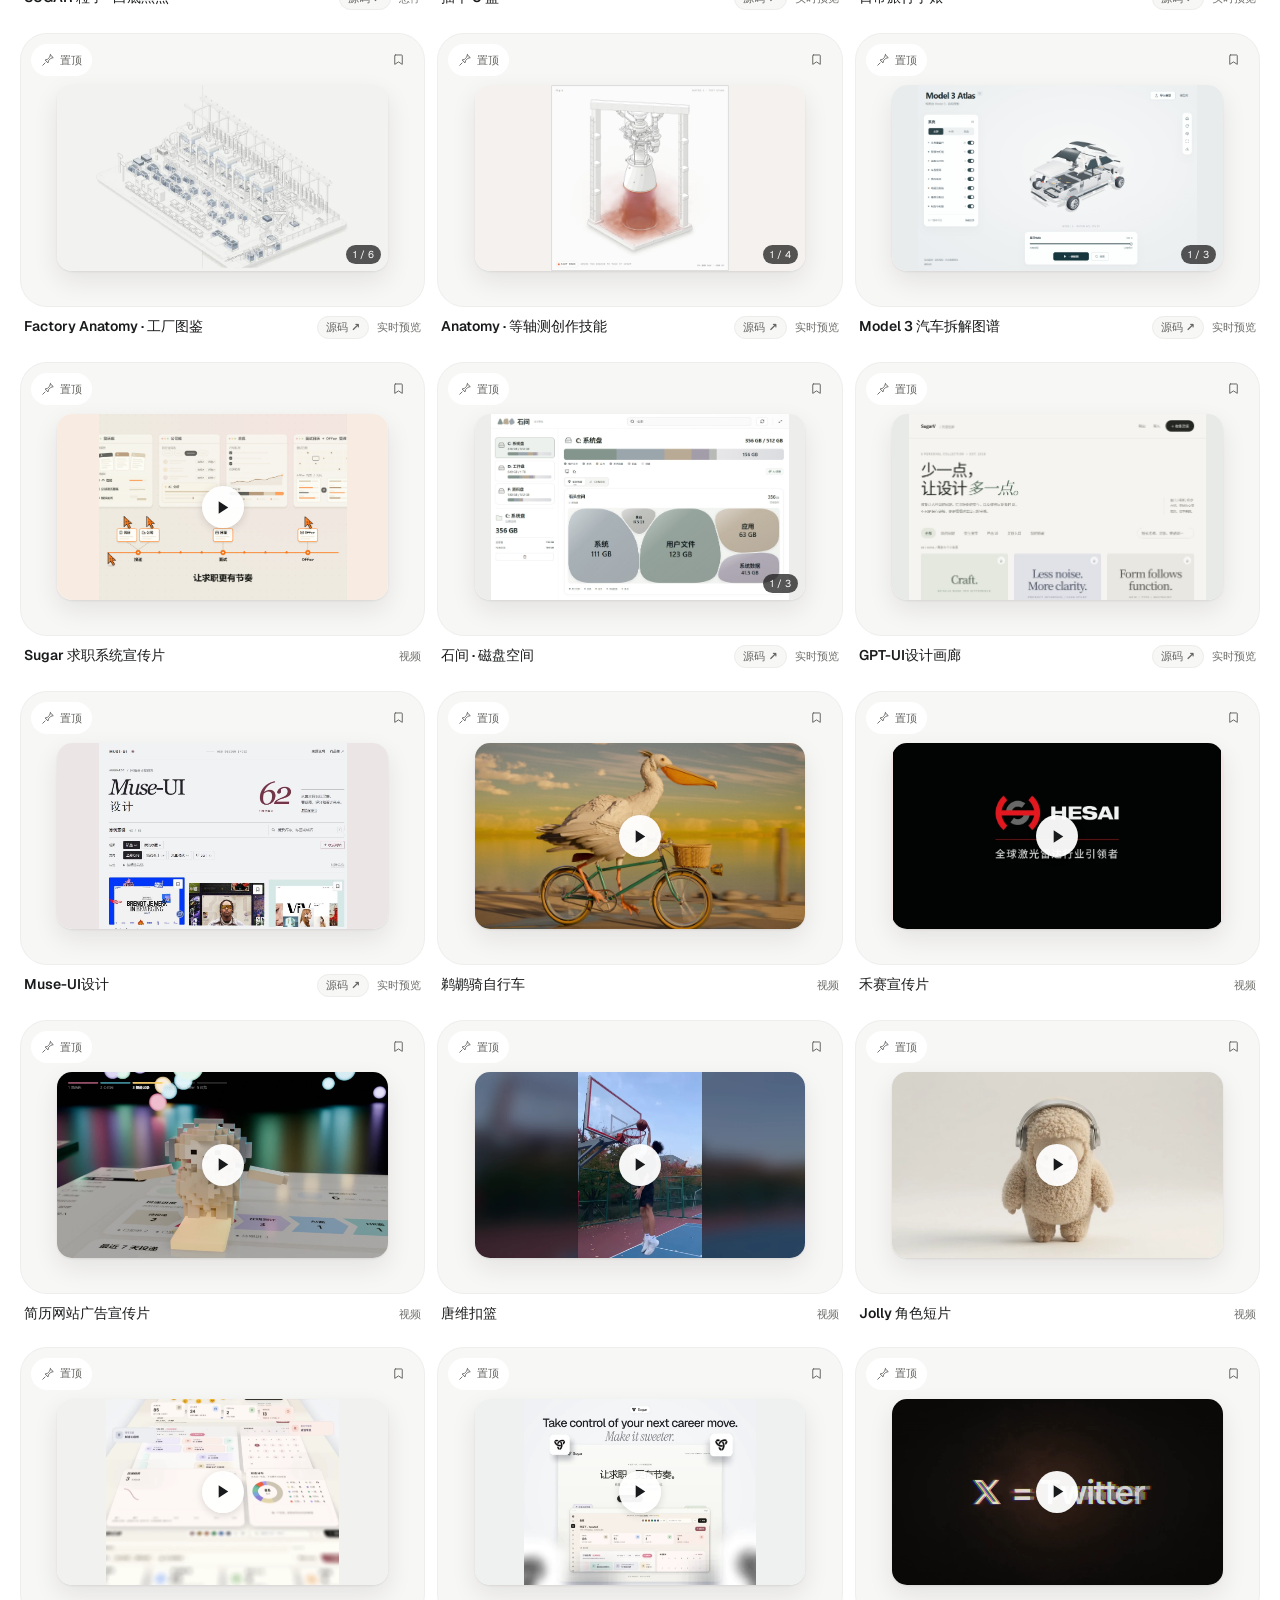
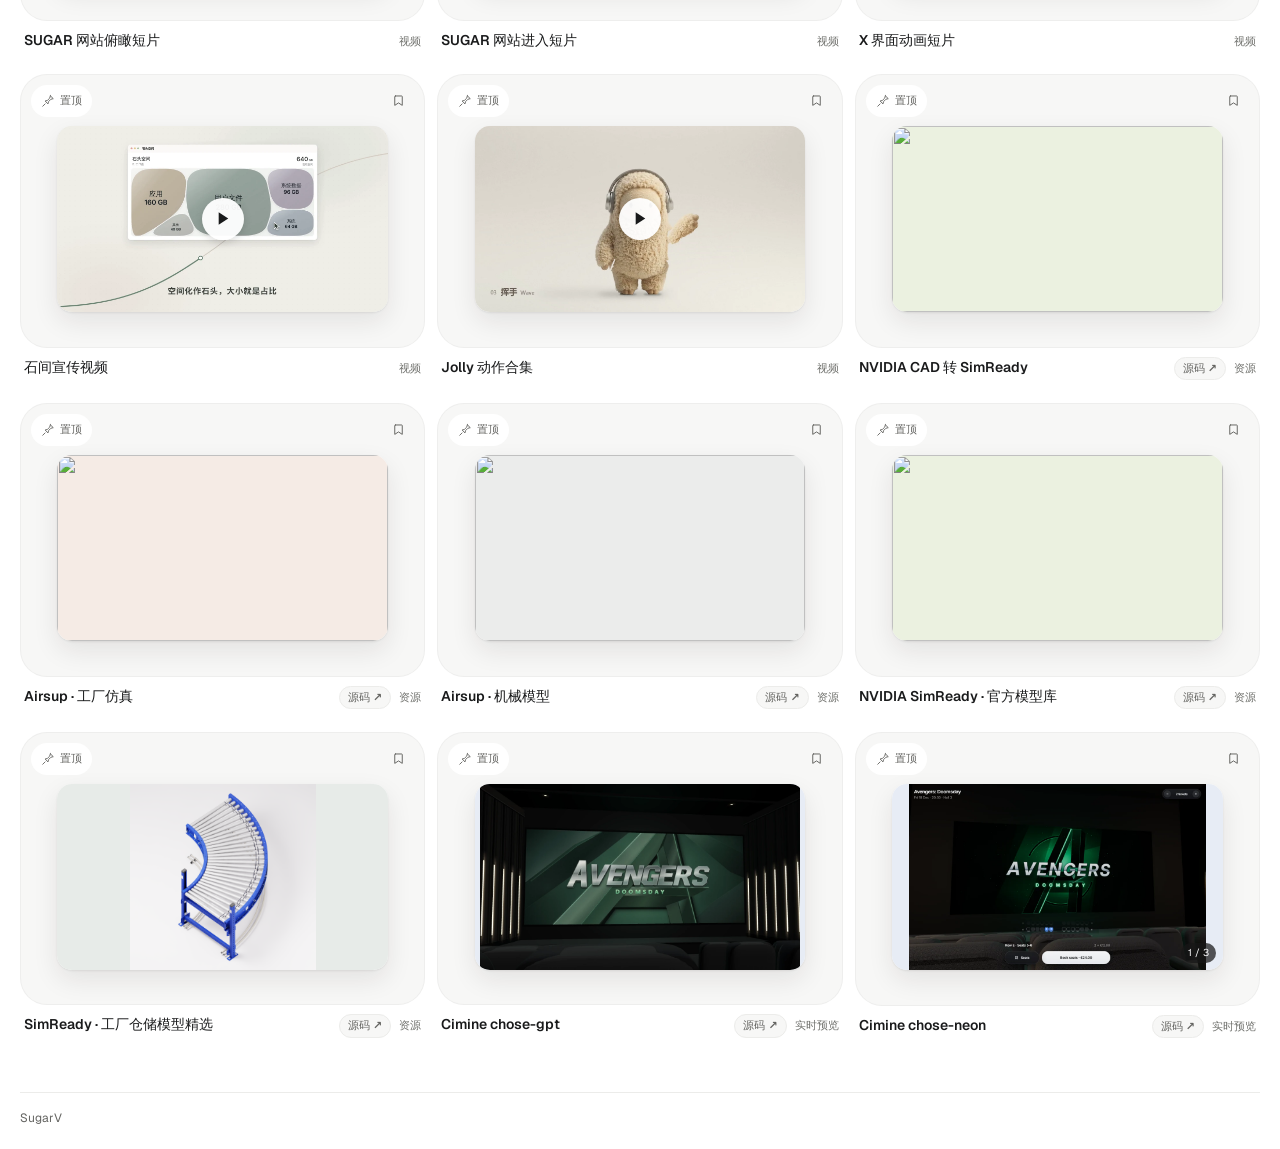
==== commit 8e516b94: "Add a compact project gallery and profile links to the homepage" ====
--- a/index.html
+++ b/index.html
@@ -11,12 +11,13 @@
   <meta property="og:image" content="assets/harbor-1.jpg">
   <link rel="icon" href="data:image/svg+xml,%3Csvg xmlns='http://www.w3.org/2000/svg' viewBox='0 0 24 24'%3E%3Crect x='1' y='1' width='22' height='22' rx='6' fill='%23191a1b'/%3E%3Cpath d='M6.8 6.8h4v4h-4zm6.4 0h4v4h-4zm-6.4 6.4h4v4h-4zm6.4 0h4v4h-4z' fill='white'/%3E%3C/svg%3E">
   <link rel="preload" href="assets/fonts/Geist-Latin.woff2" as="font" type="font/woff2" crossorigin>
-  <link rel="stylesheet" href="style.css?v=sugar-vault-17-sumo-repo">
+  <link rel="stylesheet" href="style.css?v=sugar-vault-18-social">
   <link rel="stylesheet" href="panorama.css?v=4">
   <link rel="stylesheet" href="arc-coverflow.css?v=3">
   <link rel="stylesheet" href="dissolve-carousel.css?v=2">
+  <link rel="stylesheet" href="compact-gallery.css?v=1">
   <script defer src="https://cdn.jsdelivr.net/npm/@supabase/supabase-js@2.49.4/dist/umd/supabase.js"></script>
-  <script type="module" src="app.js?v=sugar-vault-28-stillroom"></script>
+  <script type="module" src="app.js?v=sugar-vault-29-compact"></script>
 </head>
 <body>
   <header class="topbar">
@@ -48,15 +49,20 @@
   <main>
     <section class="intro" aria-labelledby="title">
       <h1 id="title" data-t="title">Sugar 的仓库</h1>
-      <p data-t="sub">我的交互作品、设计实验与开源收藏。</p>
-      <a class="browse" href="#works">
-        <span data-t="browse">浏览作品</span>
-        <svg viewBox="0 0 24 24" fill="none" stroke="currentColor" stroke-width="1.55" stroke-linecap="round" stroke-linejoin="round" aria-hidden="true"><path d="M12 4v15m-5-5 5 5 5-5"/></svg>
-      </a>
     </section>
 
     <section class="wrap work-section" id="works" aria-label="作品">
-      <div class="admin-bar" id="adminBar" hidden></div>
+      <div class="profile-actions">
+        <a class="profile-link profile-rednote" href="https://www.xiaohongshu.com/user/profile/5f2ea8180000000001008b56" target="_blank" rel="noopener noreferrer">
+          <svg aria-hidden="true" width="30" height="30" viewBox="0 0 24 24"><use href="assets/social-marks.svg#xiaohongshu"/></svg>
+          <span class="visually-hidden" data-t="rednoteProfile">SugarV 的小红书主页（在新标签页打开）</span>
+        </a>
+        <a class="profile-link profile-github" href="https://github.com/SugarVei" target="_blank" rel="noopener noreferrer">
+          <svg aria-hidden="true" width="22" height="22" viewBox="0 0 24 24"><use href="assets/social-marks.svg#github"/></svg>
+          <span class="visually-hidden" data-t="githubProfile">SugarV 的 GitHub 主页（在新标签页打开）</span>
+        </a>
+        <div class="admin-bar" id="adminBar" hidden></div>
+      </div>
       <div class="gallery-toolbar">
         <div class="chips" id="chips" role="group" aria-label="作品分类"></div>
         <div class="gallery-view-tools">
@@ -66,6 +72,7 @@
             <button type="button" class="view-switch-button" data-view-mode="panorama" aria-pressed="false" aria-label="全景展示" title="全景展示" aria-controls="panorama"><span aria-hidden="true"></span></button>
             <button type="button" class="view-switch-button" data-view-mode="arc" aria-pressed="false" aria-label="弧形展示" title="弧形展示" aria-controls="arc-coverflow"><span aria-hidden="true"></span></button>
             <button type="button" class="view-switch-button" data-view-mode="dissolve" aria-pressed="false" aria-label="粒子展示" title="粒子展示" aria-controls="dissolve-carousel"><span aria-hidden="true"></span></button>
+            <button type="button" class="view-switch-button" data-view-mode="compact" aria-pressed="false" aria-label="小卡片展示" title="小卡片展示" aria-controls="compact-gallery"><span aria-hidden="true"><svg viewBox="0 0 16 16" fill="currentColor"><rect x="2" y="2" width="5" height="5" rx="1.1"/><rect x="9" y="2" width="5" height="5" rx="1.1"/><rect x="2" y="9" width="5" height="5" rx="1.1"/><rect x="9" y="9" width="5" height="5" rx="1.1"/></svg></span></button>
           </div>
         </div>
       </div>
@@ -73,6 +80,7 @@
       <div id="panorama" hidden></div>
       <div id="arc-coverflow" hidden></div>
       <div id="dissolve-carousel" hidden></div>
+      <div id="compact-gallery" hidden></div>
       <div class="empty-results" id="empty-results" hidden>
         <p id="empty-message"></p>
         <button class="pill" id="reset-filters" type="button" data-t="showAll">查看全部作品</button>
--- a/style.css
+++ b/style.css
@@ -51,6 +51,7 @@
 svg { display: block; flex: none; }
 :focus-visible { outline: 2px solid var(--ink-3); outline-offset: 3px; }
 [hidden] { display: none !important; }
+.visually-hidden { position: absolute; width: 1px; height: 1px; overflow: hidden; clip-path: inset(50%); white-space: nowrap; }
 .glass { background: var(--glass); border: 1px solid var(--edge); box-shadow: var(--shadow); }
 
 .topbar {
@@ -89,20 +90,28 @@
 .search .search-clear { min-width: 24px; height: 24px; font-size: 20px; line-height: 1; }
 
 .wrap { width: calc(100% - 40px); margin-inline: auto; }
-.intro { margin: 0 auto; max-width: 640px; text-align: center; padding: 96px 18px 73px; }
+.intro { margin: 0 auto; max-width: 640px; text-align: center; padding: clamp(24px, 3.6vw, 46px) 16px clamp(16px, 2.4vw, 30px); }
 .intro h1 { font-size: clamp(42px, 5.1vw, 60px); line-height: 1.12; font-weight: 630; letter-spacing: -.055em; text-wrap: balance; }
 :lang(zh-CN) .intro h1 { font-size: clamp(38px, 4.8vw, 55px); font-weight: 650; letter-spacing: -.045em; }
-.intro p { margin: 15px 0 22px; color: var(--ink-2); font-size: 16px; text-wrap: balance; }
-.browse, .pill {
+.pill {
   display: inline-flex; justify-content: center; align-items: center; gap: 8px;
   border-radius: 999px; padding: 0 15px; min-height: 38px; font-size: 13px; font-weight: 550;
-}
-.browse, .pill.solid { background: var(--ink); color: var(--bg); }
-.browse:hover, .pill.solid:hover { opacity: .83; }
-.browse svg { width: 15px; height: 15px; }
-.pill { background: var(--hair); }
+  background: var(--hair);
+}
+.pill.solid { background: var(--ink); color: var(--bg); }
+.pill.solid:hover { opacity: .83; }
 .pill:hover { background: var(--hover); }
-.admin-bar { display: flex; flex-wrap: wrap; gap: 7px; justify-content: flex-end; margin-bottom: 13px; }
+.profile-actions, .admin-bar { display: flex; align-items: center; flex-wrap: wrap; gap: 7px; justify-content: flex-end; }
+.profile-actions { margin-bottom: 13px; }
+.profile-link {
+  position: relative; flex: none; display: grid; place-items: center; width: 38px; height: 38px;
+  border-radius: 50%; transition: transform .18s var(--ease-ui);
+}
+.profile-link svg { fill: currentColor; }
+.profile-rednote { background: #ff2442; color: #fff; }
+.profile-github { background: #f1f1ef; color: #202124; }
+@media (hover: hover) { .profile-link:hover { transform: translateY(-2px); } }
+.profile-link:active { transform: scale(.95); }
 .work-section.filtered { padding-top: 29px; }
 .gallery-toolbar { display: flex; align-items: center; justify-content: space-between; gap: 10px; margin-bottom: 14px; }
 .gallery-view-tools { display: flex; flex: none; align-items: center; gap: 17px; }
@@ -122,6 +131,9 @@
 .view-switch-button:hover > span { transform: scale(1.08); }
 .view-switch-button:active > span { transform: scale(.94); }
 .view-switch-button[aria-pressed="true"] > span { background: #000; box-shadow: 0 2px 4px rgb(0 0 0 / 16%); }
+.view-switch-button[data-view-mode="compact"] > span { display: grid; place-items: center; color: #555760; }
+.view-switch-button[data-view-mode="compact"][aria-pressed="true"] > span { color: #fff; }
+.view-switch-button[data-view-mode="compact"] svg { width: 13px; height: 13px; }
 .chips { display: flex; gap: 6px; overflow-x: auto; padding: 4px; margin: -4px; scrollbar-width: none; }
 .chips::-webkit-scrollbar { display: none; }
 .chip { flex: none; height: 35px; padding: 0 14px; border-radius: 999px; background: var(--hair); color: var(--ink-2); font-size: 13px; font-weight: 510; transition: color .16s, background .16s; }
@@ -376,12 +388,11 @@
 
 @media (max-width: 1000px) {
   .topbar { padding-inline: 22px; gap: 14px; }
-  .intro { padding-top: 81px; padding-bottom: 64px; }
   .grid { gap: 21px 12px; }
   .stage { border-radius: 24px; }
 }
 @media (max-width: 760px) {
-  .topbar { grid-template-columns: auto minmax(80px, 1fr) auto; padding-inline: 16px; height: 61px; gap: 11px; }
+  .topbar { grid-template-columns: 94px minmax(0, 1fr) 94px; padding-inline: 16px; height: 61px; gap: 11px; }
   .primary-nav, .search kbd { display: none; }
   .brand { gap: 6px; }
   .brand svg { width: 23px; height: 23px; }
@@ -389,7 +400,6 @@
   .header-actions { gap: 1px; }
   .header-actions button { min-width: 30px; }
   .wrap { width: calc(100% - 36px); }
-  .intro { padding-top: 70px; padding-bottom: 55px; }
   .grid { grid-template-columns: repeat(2, minmax(0, 1fr)); }
   .sheet-in { grid-template-columns: 1fr; gap: 8px; }
   .tut { grid-template-columns: 1fr; gap: 8px; }
@@ -409,10 +419,8 @@
   .search { padding-inline: 8px; gap: 5px; }
   .search > svg { width: 14px; height: 14px; }
   .wrap { width: calc(100% - 32px); }
-  .intro { padding: 63px 16px 44px; }
   .intro h1 { font-size: 42px; }
   :lang(zh-CN) .intro h1 { font-size: 38px; }
-  .intro p { font-size: 14px; margin: 12px 0 17px; }
   .gallery-toolbar { flex-wrap: wrap; margin-bottom: 11px; }
   .gallery-toolbar .chips { flex: 1 1 100%; }
   .gallery-view-tools { margin-left: auto; }
@@ -421,6 +429,7 @@
   .grid { grid-template-columns: minmax(0, 1fr); gap: 20px; }
 }
 @media (hover: none) {
+  .profile-link { width: 44px; height: 44px; }
   .preview-toggle { opacity: 1; }
   .carousel-preview-toggle.pill { min-height: 44px; }
   .pin-button { min-height: 44px; }
--- a/compact-gallery.css
+++ b/compact-gallery.css
@@ -0,0 +1,203 @@
+.compact-gallery {
+  --compact-columns: 7;
+  display: grid;
+  grid-template-columns: repeat(var(--compact-columns), minmax(0, 1fr));
+  gap: clamp(7px, .71vw, 12px);
+}
+
+.compact-card {
+  position: relative;
+  isolation: isolate;
+  min-width: 0;
+  aspect-ratio: 1.03;
+  border-radius: clamp(10px, .85vw, 16px);
+  background: var(--compact-color);
+  color: #fff;
+}
+.compact-card h2, .compact-open, .compact-art, .compact-art img,
+.compact-fallback, .compact-lock {
+  position: absolute;
+  inset: 0;
+  width: 100%;
+  height: 100%;
+}
+.compact-open {
+  overflow: hidden;
+  border-radius: inherit;
+  color: inherit;
+  text-align: start;
+  background: linear-gradient(143deg, rgb(255 255 255 / 14%), transparent 50%, rgb(0 0 0 / 17%));
+}
+.compact-card h2 { border-radius: inherit; }
+.compact-open::after {
+  content: "";
+  position: absolute;
+  inset: 0;
+  z-index: 2;
+  border-radius: inherit;
+  box-shadow: inset 0 0 0 1px rgb(0 0 0 / 10%);
+  pointer-events: none;
+}
+:root[data-theme="dark"] .compact-open::after { box-shadow: inset 0 0 0 1px rgb(255 255 255 / 15%); }
+.compact-open:focus-visible { outline: 3px solid var(--ink); outline-offset: 2px; }
+.compact-fallback, .compact-lock {
+  display: grid;
+  place-items: center;
+  padding-bottom: 18%;
+  font-size: clamp(42px, 5vw, 78px);
+  font-weight: 620;
+  line-height: 1;
+  color: rgb(255 255 255 / 75%);
+}
+.compact-lock,
+.compact-card:has(img.is-ready:not([hidden])) .compact-fallback,
+.compact-card[data-locked="true"] .compact-fallback { display: none; }
+.compact-card[data-locked="true"] .compact-lock { display: grid; }
+.compact-card[data-locked="true"] .compact-open {
+  background:
+    radial-gradient(ellipse at 18% 6%, rgb(255 255 255 / 42%), transparent 50%),
+    radial-gradient(ellipse at 98% 56%, rgb(10 30 36 / 30%), transparent 58%),
+    var(--compact-color);
+}
+.compact-lock svg {
+  width: 48px;
+  height: 48px;
+  padding: 12px;
+  border: 1px solid rgb(255 255 255 / 45%);
+  border-radius: 15px;
+  color: white;
+  background: rgb(255 255 255 / 18%);
+  box-shadow: 0 5px 14px rgb(0 0 0 / 8%), inset 0 1px 0 rgb(255 255 255 / 28%);
+  -webkit-backdrop-filter: blur(8px);
+  backdrop-filter: blur(8px);
+}
+.compact-art { pointer-events: none; }
+.compact-art img {
+  display: block;
+  object-fit: cover;
+  object-position: var(--compact-position);
+}
+.compact-card[data-treatment="inset"] .compact-art {
+  inset: 8% 7% 23%;
+  width: auto;
+  height: auto;
+  display: grid;
+  place-items: center;
+}
+.compact-card[data-treatment="inset"] img {
+  position: static;
+  width: auto;
+  height: auto;
+  max-width: 100%;
+  max-height: 100%;
+  border-radius: 4px;
+  box-shadow: 0 4px 12px rgb(0 0 0 / 20%);
+}
+.compact-caption {
+  position: absolute;
+  inset: auto 0 0;
+  z-index: 1;
+  display: grid;
+  gap: 4px;
+  padding: 27% clamp(11px, .95vw, 19px) clamp(11px, .95vw, 19px);
+  background: linear-gradient(0deg, rgb(8 10 13 / 88%), rgb(8 10 13 / 66%) 33%, transparent 100%);
+}
+.compact-title, .compact-descriptor {
+  display: -webkit-box;
+  -webkit-box-orient: vertical;
+  -webkit-line-clamp: 2;
+  overflow: hidden;
+  overflow-wrap: anywhere;
+  text-wrap: balance;
+  text-shadow: 0 1px 3px rgb(0 0 0 / 25%);
+}
+.compact-title {
+  font-size: clamp(15px, 1.29vw, 24px);
+  font-weight: 670;
+  line-height: 1.22;
+  letter-spacing: -.025em;
+}
+.compact-descriptor { font-size: clamp(12px, .94vw, 16px); font-weight: 540; line-height: 1.22; color: #f5f4f2; }
+.compact-options {
+  position: absolute;
+  top: 4px;
+  right: 4px;
+  z-index: 3;
+}
+.compact-options summary {
+  display: grid;
+  place-items: center;
+  width: 40px;
+  height: 40px;
+  border-radius: 50%;
+  color: #fff;
+  cursor: pointer;
+  list-style: none;
+}
+.compact-options summary::-webkit-details-marker { display: none; }
+.compact-options summary::before, .compact-options summary span {
+  content: "";
+  position: absolute;
+  border-radius: 50%;
+}
+.compact-options summary::before {
+  width: 28px;
+  height: 28px;
+  background: rgb(18 20 23 / 68%);
+}
+.compact-options summary span {
+  width: 3px;
+  height: 3px;
+  background: currentColor;
+  box-shadow: -5px 0 currentColor, 5px 0 currentColor;
+}
+.compact-options summary:focus-visible { outline: 2px solid #fff; outline-offset: -5px; }
+.compact-menu {
+  position: absolute;
+  top: 100%;
+  right: 5px;
+  width: max-content;
+  min-width: 90px;
+  padding: 3px;
+  border: 1px solid var(--edge);
+  border-radius: 10px;
+  color: var(--ink);
+  background: var(--glass);
+  box-shadow: var(--shadow);
+}
+.compact-menu button {
+  display: flex;
+  align-items: center;
+  gap: 7px;
+  width: 100%;
+  min-height: 33px;
+  padding: 4px 8px;
+  border-radius: 6px;
+  font-size: 12px;
+  text-align: start;
+}
+.compact-menu svg { width: 15px; height: 15px; }
+.compact-menu button:hover, .compact-menu button:focus-visible { background: var(--hair); }
+.compact-menu button[aria-pressed="true"] svg { fill: currentColor; }
+.compact-card:has(.compact-options[open]) { z-index: 2; }
+
+@media (hover: hover) and (pointer: fine) {
+  .compact-options:not([open]) summary { opacity: 0; }
+  .compact-card:is(:hover, :focus-within) summary { opacity: 1; }
+}
+@media (hover: hover) and (prefers-reduced-motion: no-preference) {
+  .compact-art { transition: transform .32s var(--ease-out); }
+  .compact-open:hover .compact-art { transform: scale(1.035); }
+  .compact-options summary { transition: opacity .16s ease-out; }
+}
+@media (max-width: 1280px) { .compact-gallery { --compact-columns: 6; } }
+@media (max-width: 1080px) { .compact-gallery { --compact-columns: 5; } }
+@media (max-width: 880px) { .compact-gallery { --compact-columns: 4; } }
+@media (max-width: 670px) { .compact-gallery { --compact-columns: 3; } }
+@media (max-width: 510px) { .compact-gallery { --compact-columns: 2; } }
+@media (max-width: 285px) { .compact-gallery { --compact-columns: 1; } }
+@media (pointer: coarse) {
+  .compact-options summary { width: 44px; height: 44px; }
+  .compact-options summary::before { width: 26px; height: 26px; }
+  .compact-menu button { min-height: 42px; }
+}
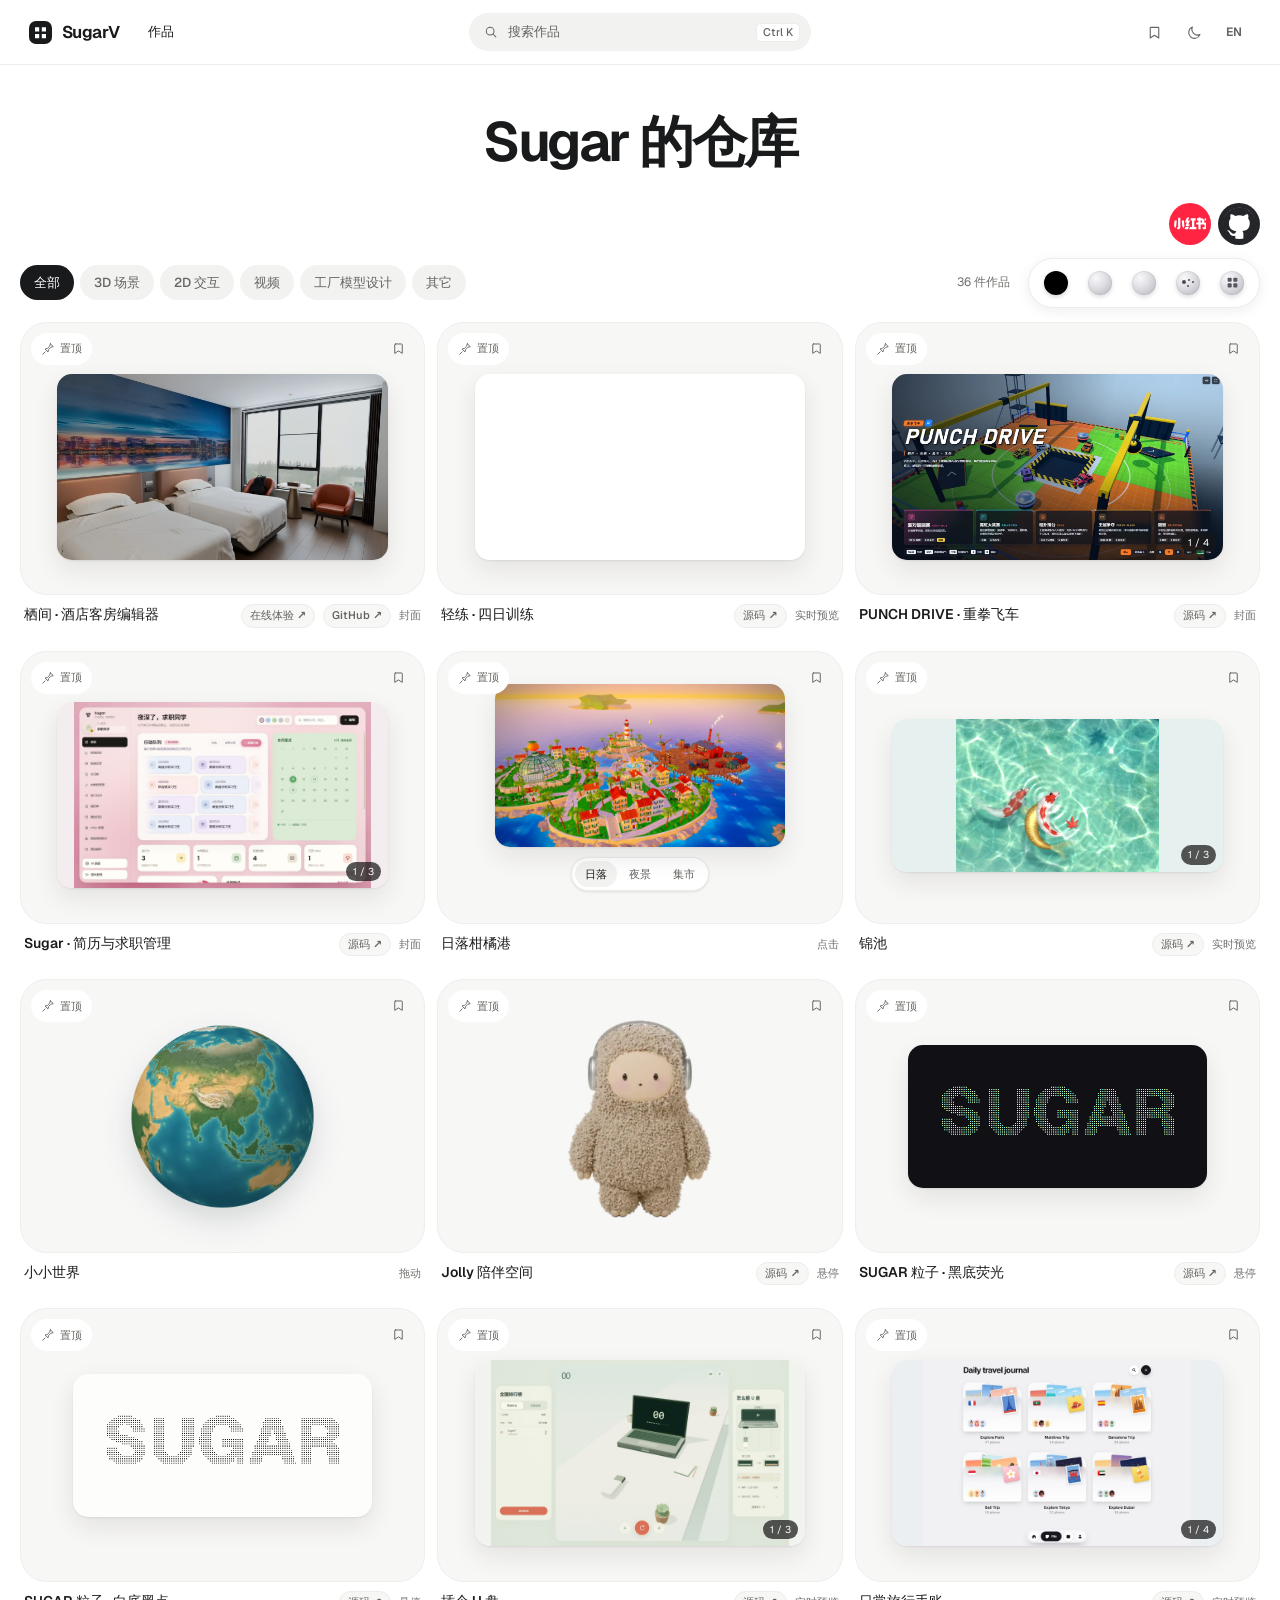
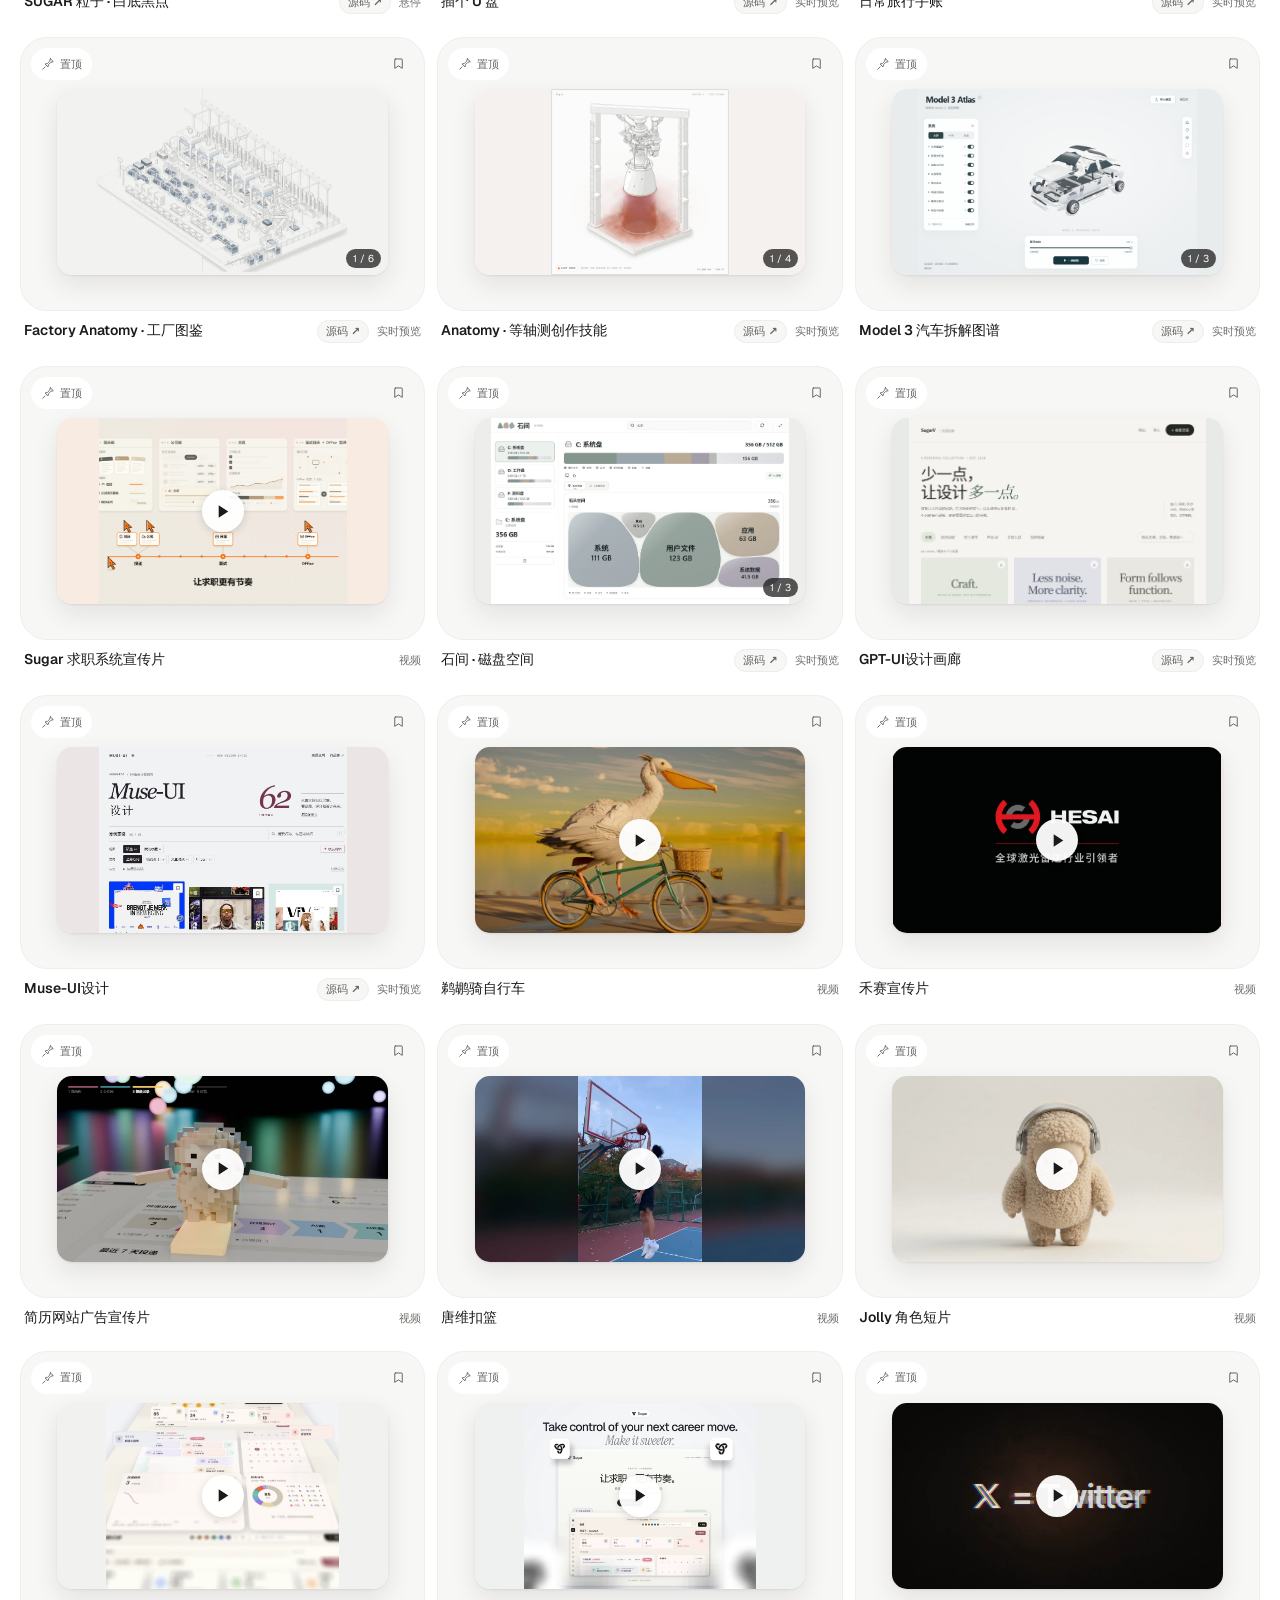
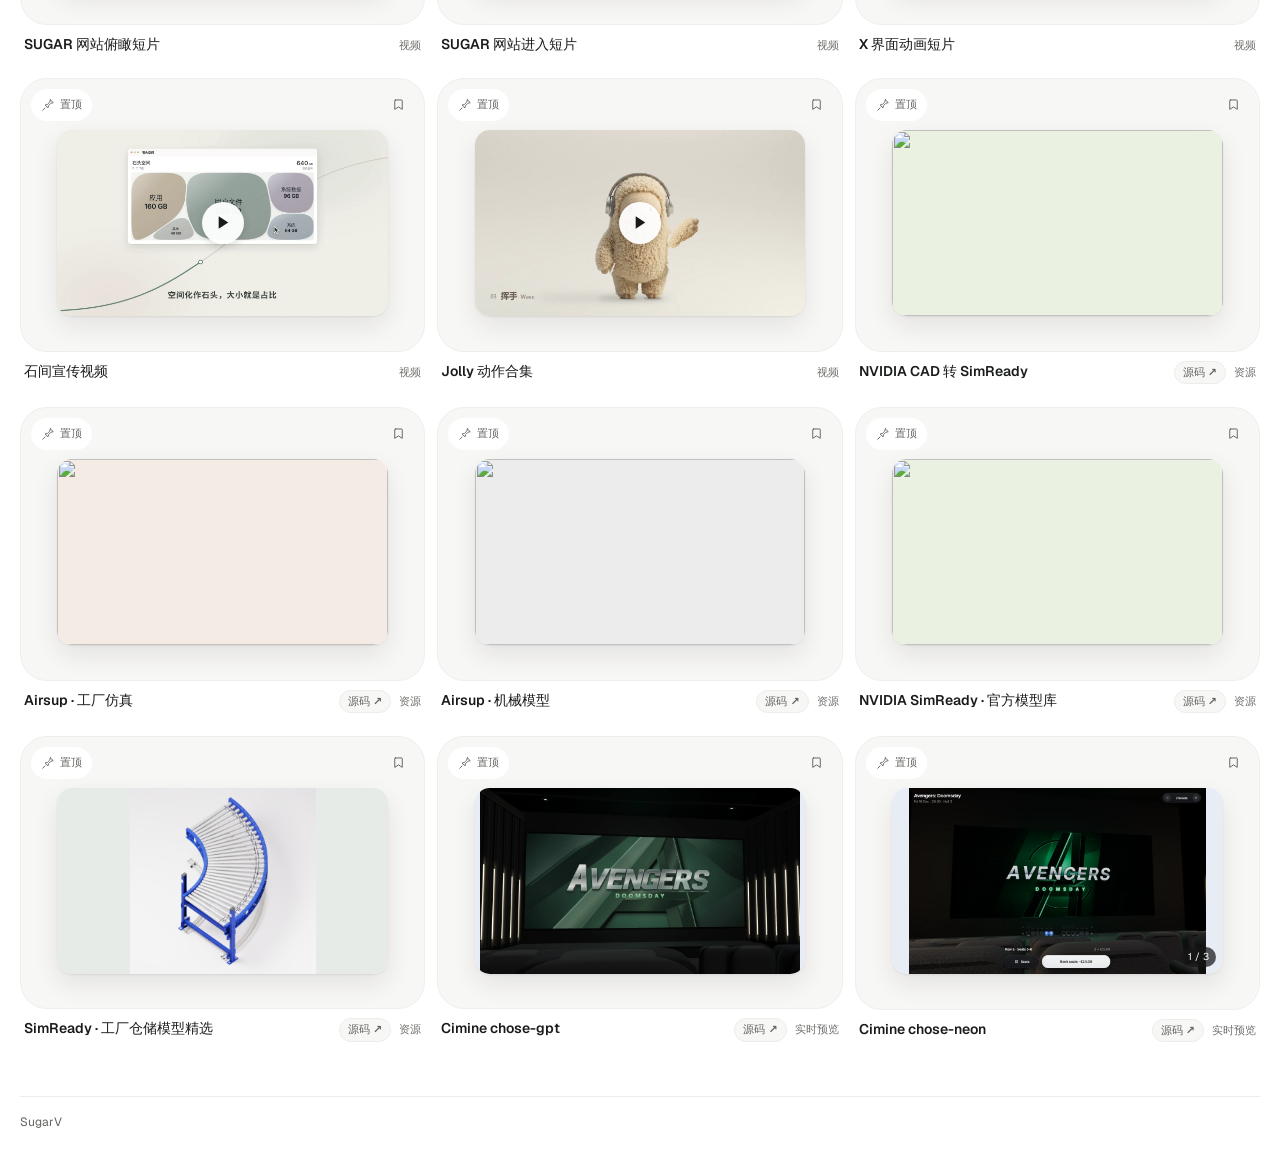
==== commit d16d8401: "Design individual compact posters with immediate previews and a centered gallery" ====
--- a/index.html
+++ b/index.html
@@ -11,13 +11,13 @@
   <meta property="og:image" content="assets/harbor-1.jpg">
   <link rel="icon" href="data:image/svg+xml,%3Csvg xmlns='http://www.w3.org/2000/svg' viewBox='0 0 24 24'%3E%3Crect x='1' y='1' width='22' height='22' rx='6' fill='%23191a1b'/%3E%3Cpath d='M6.8 6.8h4v4h-4zm6.4 0h4v4h-4zm-6.4 6.4h4v4h-4zm6.4 0h4v4h-4z' fill='white'/%3E%3C/svg%3E">
   <link rel="preload" href="assets/fonts/Geist-Latin.woff2" as="font" type="font/woff2" crossorigin>
-  <link rel="stylesheet" href="style.css?v=sugar-vault-18-social">
+  <link rel="stylesheet" href="style.css?v=sugar-vault-19-social">
   <link rel="stylesheet" href="panorama.css?v=4">
   <link rel="stylesheet" href="arc-coverflow.css?v=3">
   <link rel="stylesheet" href="dissolve-carousel.css?v=2">
-  <link rel="stylesheet" href="compact-gallery.css?v=1">
+  <link rel="stylesheet" href="compact-gallery.css?v=2">
   <script defer src="https://cdn.jsdelivr.net/npm/@supabase/supabase-js@2.49.4/dist/umd/supabase.js"></script>
-  <script type="module" src="app.js?v=sugar-vault-29-compact"></script>
+  <script type="module" src="app.js?v=sugar-vault-30-posters"></script>
 </head>
 <body>
   <header class="topbar">
@@ -54,11 +54,11 @@
     <section class="wrap work-section" id="works" aria-label="作品">
       <div class="profile-actions">
         <a class="profile-link profile-rednote" href="https://www.xiaohongshu.com/user/profile/5f2ea8180000000001008b56" target="_blank" rel="noopener noreferrer">
-          <svg aria-hidden="true" width="30" height="30" viewBox="0 0 24 24"><use href="assets/social-marks.svg#xiaohongshu"/></svg>
+          <svg aria-hidden="true" viewBox="0 0 24 24"><use href="assets/social-marks.svg#xiaohongshu"/></svg>
           <span class="visually-hidden" data-t="rednoteProfile">SugarV 的小红书主页（在新标签页打开）</span>
         </a>
         <a class="profile-link profile-github" href="https://github.com/SugarVei" target="_blank" rel="noopener noreferrer">
-          <svg aria-hidden="true" width="22" height="22" viewBox="0 0 24 24"><use href="assets/social-marks.svg#github"/></svg>
+          <svg aria-hidden="true" viewBox="0 0 24 24"><circle cx="12" cy="12" r="11.5" fill="#fff"/><use href="assets/social-marks.svg#github"/></svg>
           <span class="visually-hidden" data-t="githubProfile">SugarV 的 GitHub 主页（在新标签页打开）</span>
         </a>
         <div class="admin-bar" id="adminBar" hidden></div>
--- a/style.css
+++ b/style.css
@@ -104,12 +104,16 @@
 .profile-actions, .admin-bar { display: flex; align-items: center; flex-wrap: wrap; gap: 7px; justify-content: flex-end; }
 .profile-actions { margin-bottom: 13px; }
 .profile-link {
-  position: relative; flex: none; display: grid; place-items: center; width: 38px; height: 38px;
+  --profile-size: 42px;
+  position: relative; flex: none; display: grid; place-items: center;
+  width: var(--profile-size); height: var(--profile-size);
   border-radius: 50%; transition: transform .18s var(--ease-ui);
 }
-.profile-link svg { fill: currentColor; }
+.profile-link svg { width: 78%; height: 78%; fill: currentColor; }
 .profile-rednote { background: #ff2442; color: #fff; }
-.profile-github { background: #f1f1ef; color: #202124; }
+.profile-github { background: currentColor; color: #24262a; }
+:root[data-theme="dark"] .profile-github { color: #f4f5f6; }
+:root[data-theme="dark"] .profile-github circle { fill: #202124; }
 @media (hover: hover) { .profile-link:hover { transform: translateY(-2px); } }
 .profile-link:active { transform: scale(.95); }
 .work-section.filtered { padding-top: 29px; }
@@ -429,7 +433,7 @@
   .grid { grid-template-columns: minmax(0, 1fr); gap: 20px; }
 }
 @media (hover: none) {
-  .profile-link { width: 44px; height: 44px; }
+  .profile-link { --profile-size: 44px; }
   .preview-toggle { opacity: 1; }
   .carousel-preview-toggle.pill { min-height: 44px; }
   .pin-button { min-height: 44px; }
--- a/compact-gallery.css
+++ b/compact-gallery.css
@@ -1,12 +1,19 @@
+.work-section:has([data-view-mode="compact"][aria-pressed="true"]) {
+  width: min(1280px, calc(100% - clamp(32px, 9vw, 160px)));
+}
+.work-section:has([data-view-mode="compact"][aria-pressed="true"]) .gallery-toolbar {
+  margin-bottom: clamp(16px, 1.45vw, 24px);
+}
 .compact-gallery {
   --compact-columns: 7;
   display: grid;
   grid-template-columns: repeat(var(--compact-columns), minmax(0, 1fr));
-  gap: clamp(7px, .71vw, 12px);
+  gap: clamp(13px, 1.45vw, 24px) clamp(10px, 1.25vw, 18px);
 }
 
 .compact-card {
   position: relative;
+  container-type: inline-size;
   isolation: isolate;
   min-width: 0;
   aspect-ratio: 1.03;
@@ -49,10 +56,11 @@
   line-height: 1;
   color: rgb(255 255 255 / 75%);
 }
-.compact-lock,
+.compact-lock, .compact-card[data-has-sample="true"] .compact-fallback,
 .compact-card:has(img.is-ready:not([hidden])) .compact-fallback,
 .compact-card[data-locked="true"] .compact-fallback { display: none; }
-.compact-card[data-locked="true"] .compact-lock { display: grid; }
+.compact-card[data-locked="true"] .compact-lock { display: grid; z-index: 1; }
+.compact-fallback svg { width: 30px; height: 30px; opacity: .6; }
 .compact-card[data-locked="true"] .compact-open {
   background:
     radial-gradient(ellipse at 18% 6%, rgb(255 255 255 / 42%), transparent 50%),
@@ -71,35 +79,19 @@
   -webkit-backdrop-filter: blur(8px);
   backdrop-filter: blur(8px);
 }
-.compact-art { pointer-events: none; }
+.compact-art { pointer-events: none; background-size: cover; background-position: center; }
 .compact-art img {
   display: block;
   object-fit: cover;
-  object-position: var(--compact-position);
 }
-.compact-card[data-treatment="inset"] .compact-art {
-  inset: 8% 7% 23%;
-  width: auto;
-  height: auto;
-  display: grid;
-  place-items: center;
-}
-.compact-card[data-treatment="inset"] img {
-  position: static;
-  width: auto;
-  height: auto;
-  max-width: 100%;
-  max-height: 100%;
-  border-radius: 4px;
-  box-shadow: 0 4px 12px rgb(0 0 0 / 20%);
-}
+.compact-art img:not(.is-ready) { opacity: 0; }
 .compact-caption {
   position: absolute;
   inset: auto 0 0;
   z-index: 1;
   display: grid;
   gap: 4px;
-  padding: 27% clamp(11px, .95vw, 19px) clamp(11px, .95vw, 19px);
+  padding: 27% clamp(10px, 7.2cqi, 16px) clamp(11px, 7.2cqi, 16px);
   background: linear-gradient(0deg, rgb(8 10 13 / 88%), rgb(8 10 13 / 66%) 33%, transparent 100%);
 }
 .compact-title, .compact-descriptor {
@@ -108,16 +100,17 @@
   -webkit-line-clamp: 2;
   overflow: hidden;
   overflow-wrap: anywhere;
+  word-break: keep-all;
   text-wrap: balance;
   text-shadow: 0 1px 3px rgb(0 0 0 / 25%);
 }
 .compact-title {
-  font-size: clamp(15px, 1.29vw, 24px);
+  font-size: clamp(15px, 9.8cqi, 19px);
   font-weight: 670;
   line-height: 1.22;
   letter-spacing: -.025em;
 }
-.compact-descriptor { font-size: clamp(12px, .94vw, 16px); font-weight: 540; line-height: 1.22; color: #f5f4f2; }
+.compact-descriptor { font-size: clamp(12px, 7.1cqi, 14px); font-weight: 540; line-height: 1.22; color: #f5f4f2; }
 .compact-options {
   position: absolute;
   top: 4px;
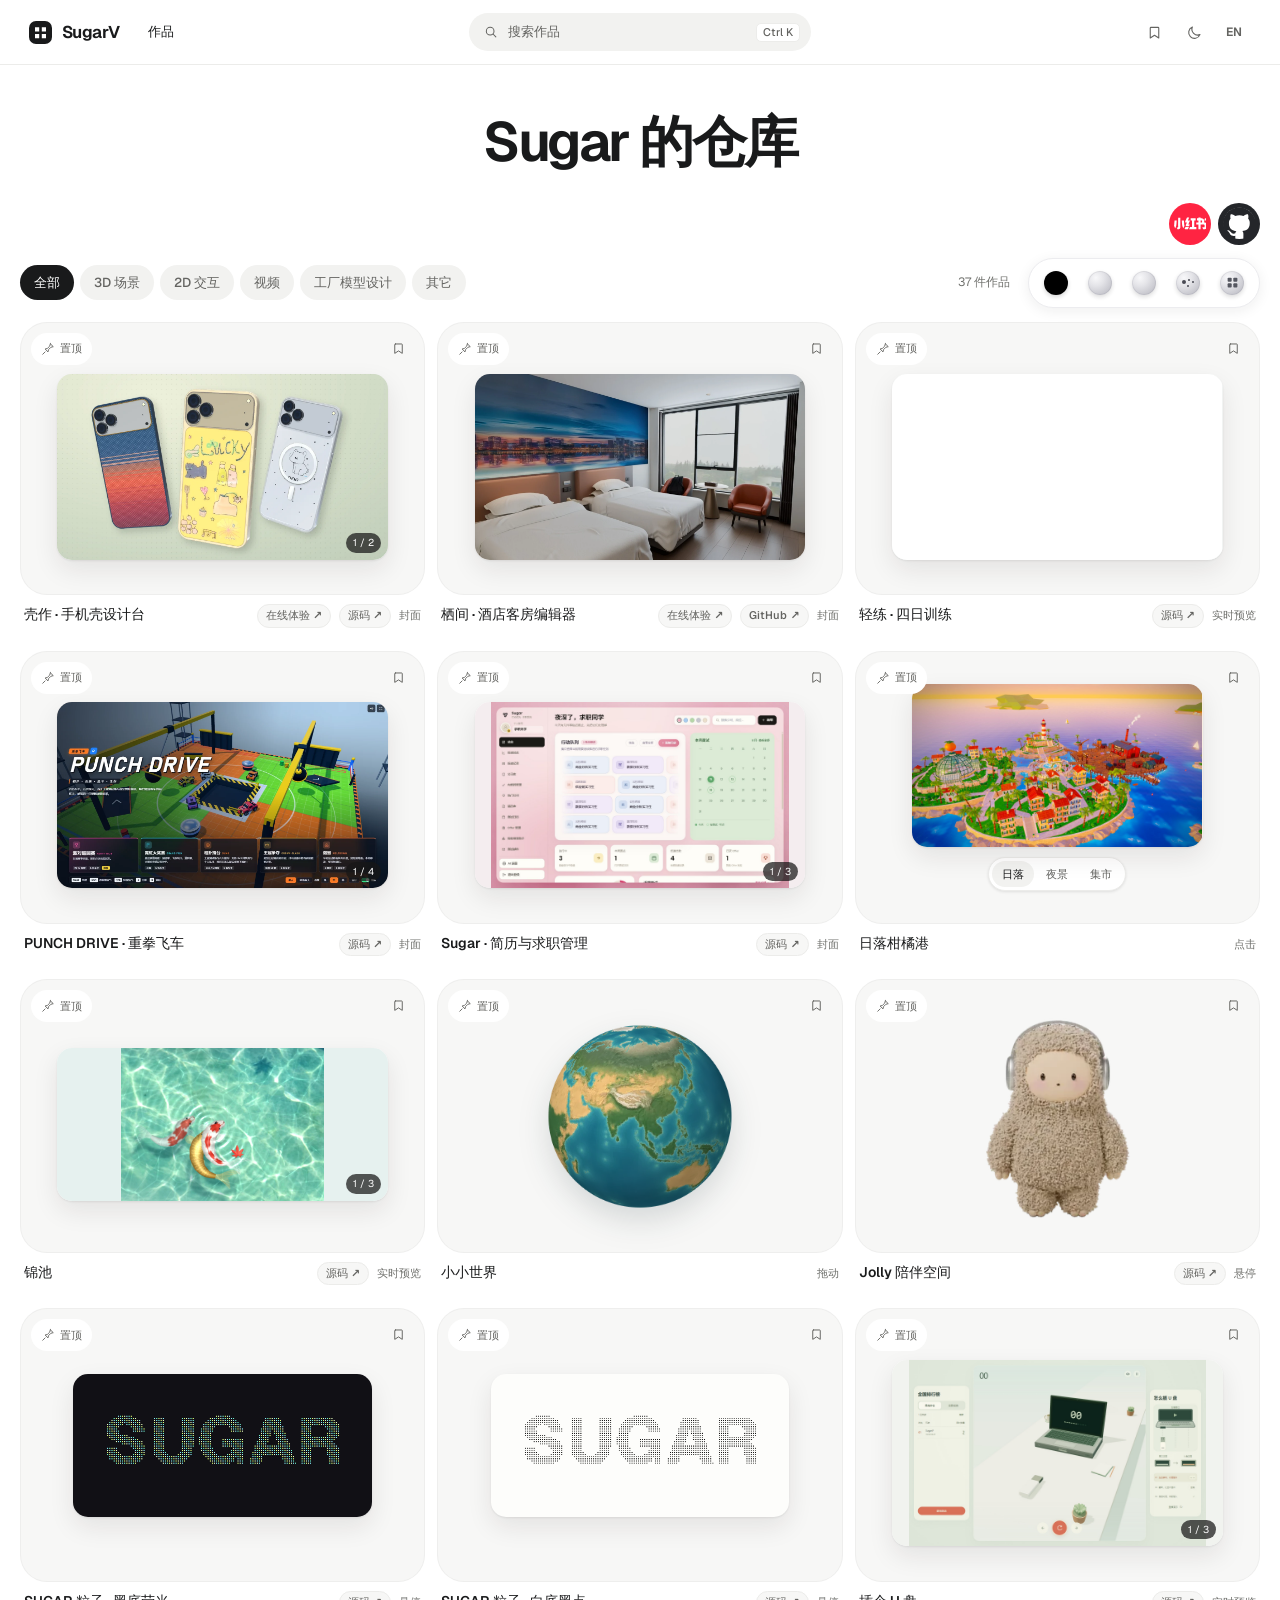
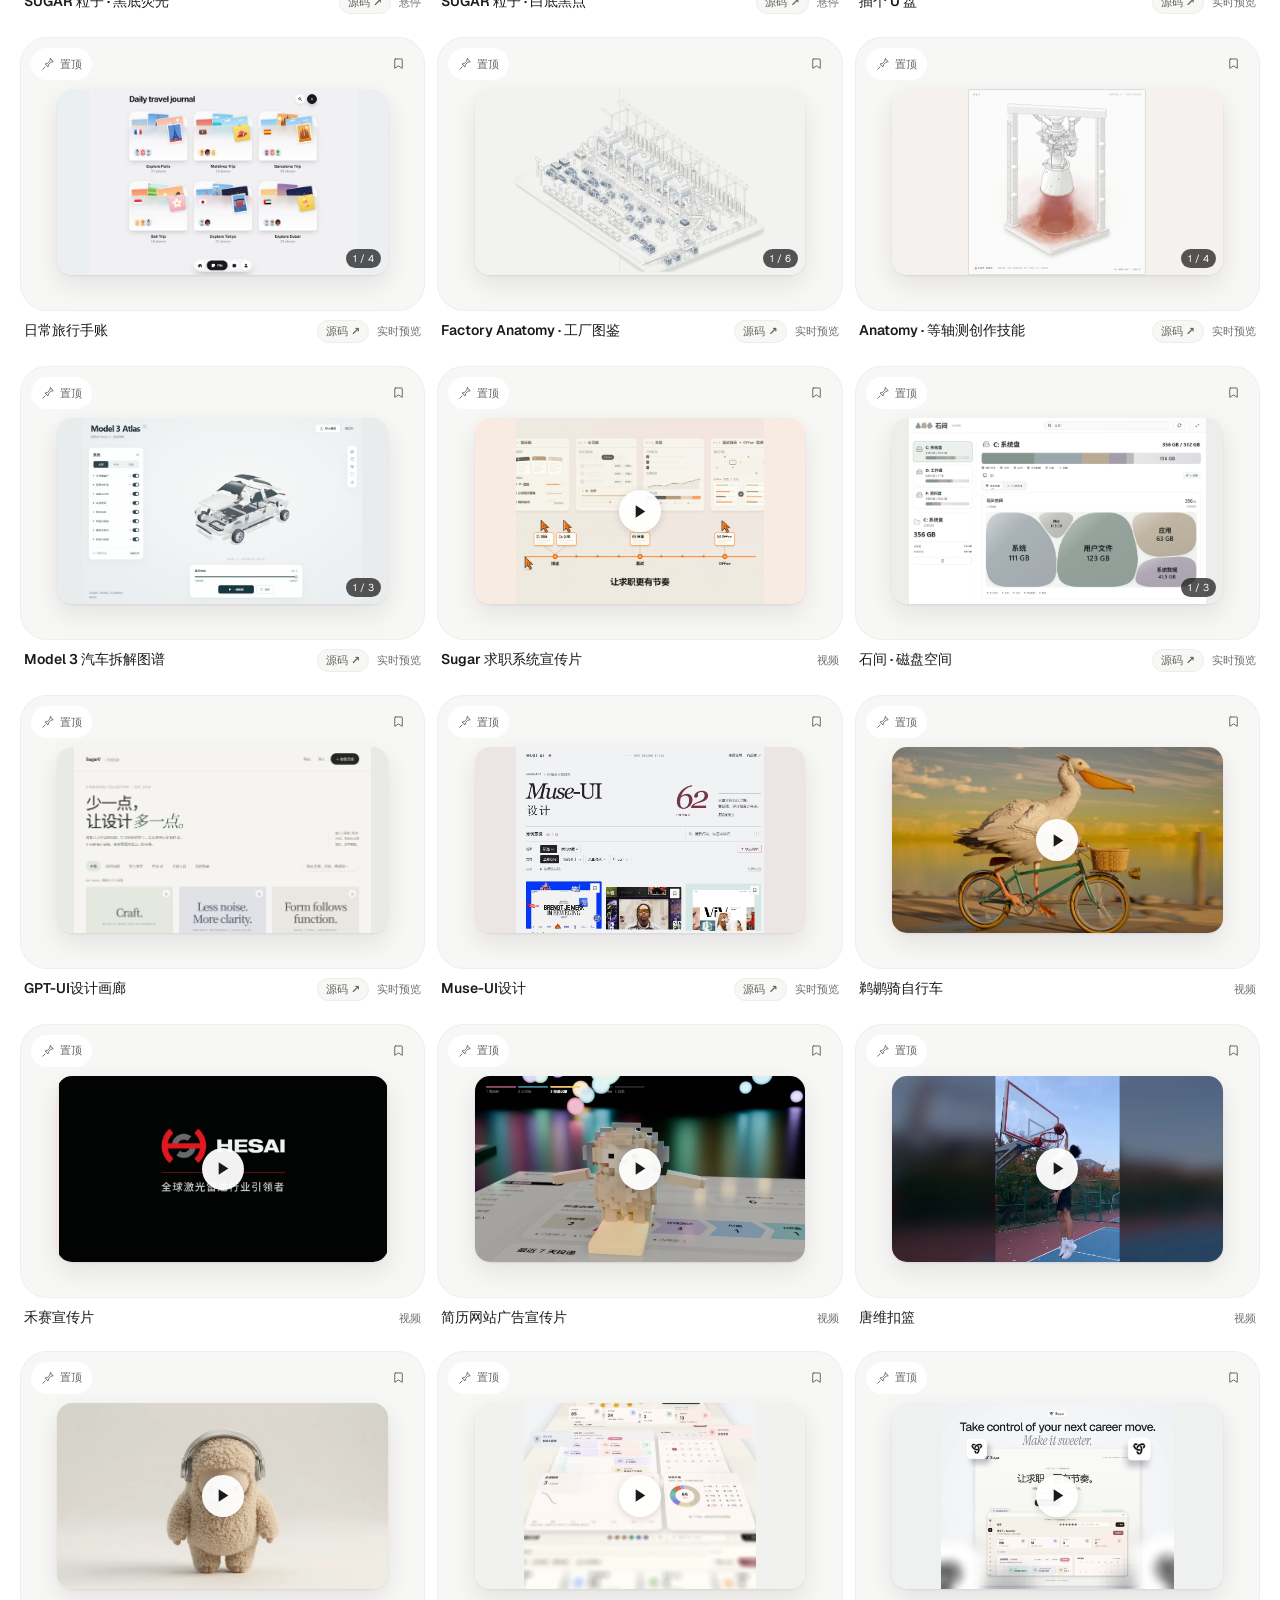
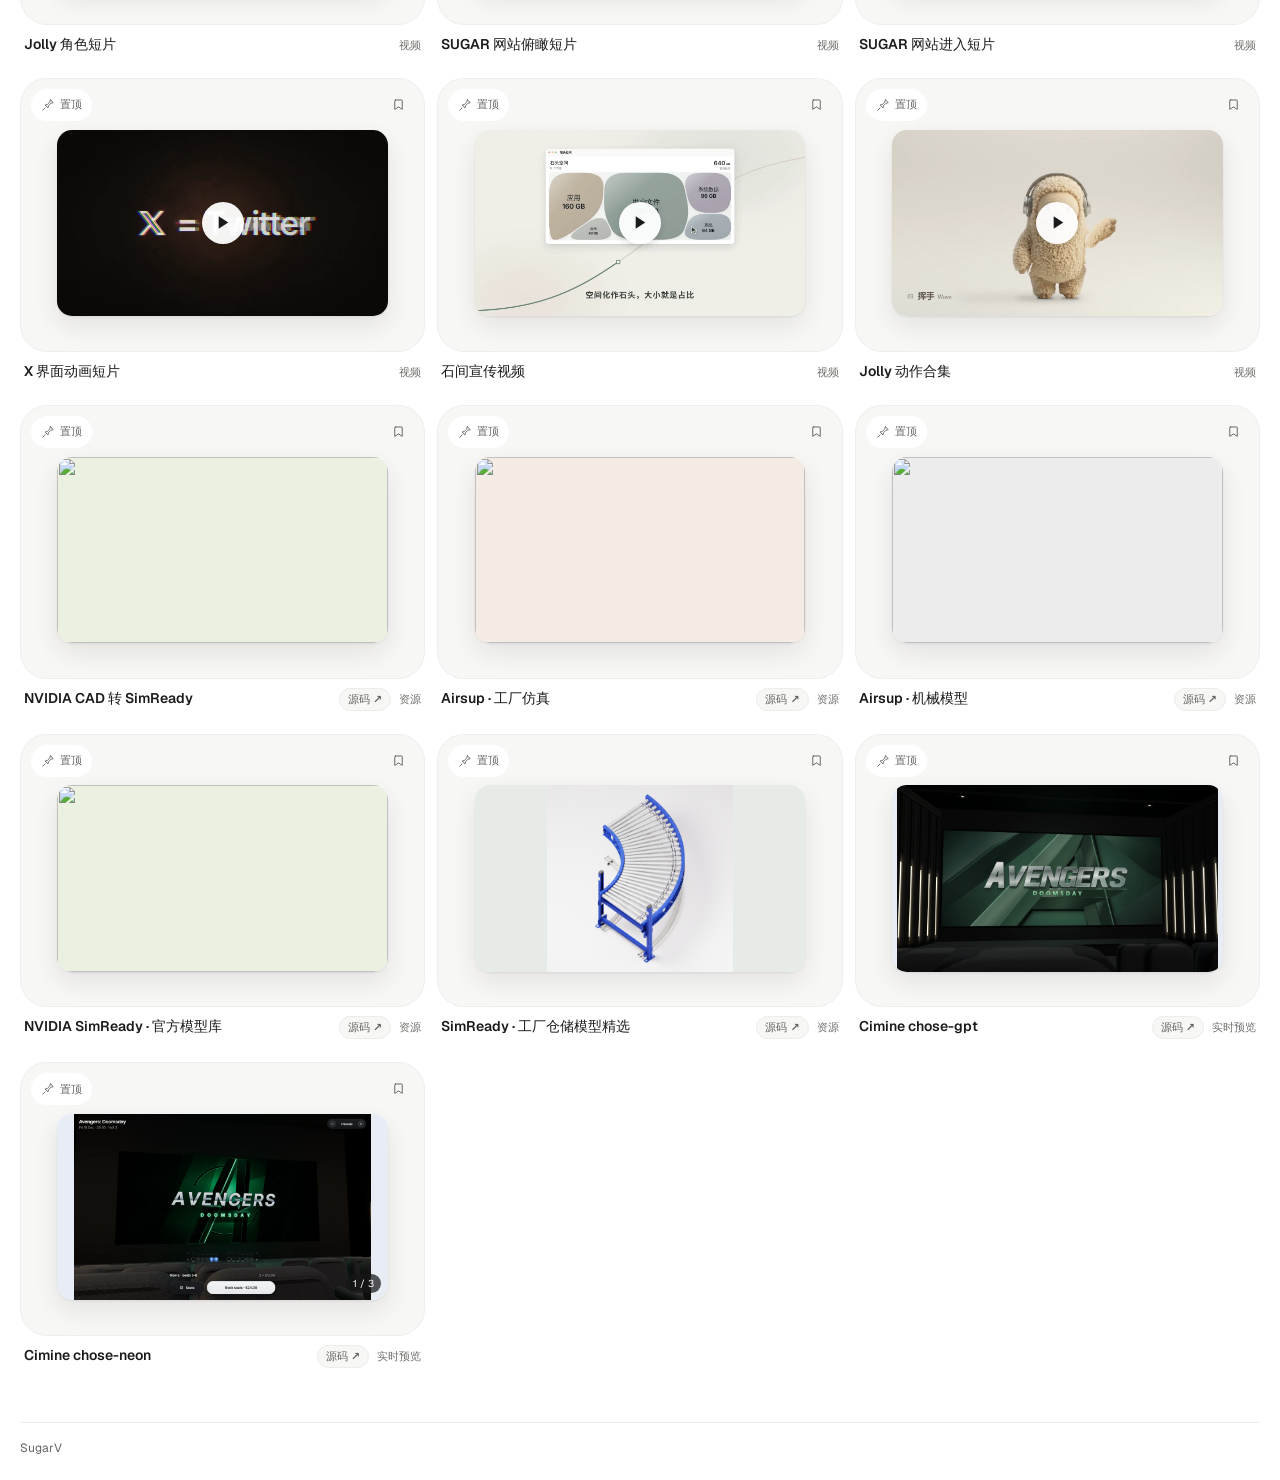
==== commit 48457572: "Publish Case Studio phone case editor and portfolio entry" ====
--- a/index.html
+++ b/index.html
@@ -17,7 +17,7 @@
   <link rel="stylesheet" href="dissolve-carousel.css?v=2">
   <link rel="stylesheet" href="compact-gallery.css?v=2">
   <script defer src="https://cdn.jsdelivr.net/npm/@supabase/supabase-js@2.49.4/dist/umd/supabase.js"></script>
-  <script type="module" src="app.js?v=sugar-vault-30-posters"></script>
+  <script type="module" src="app.js?v=sugar-vault-31-case-studio"></script>
 </head>
 <body>
   <header class="topbar">
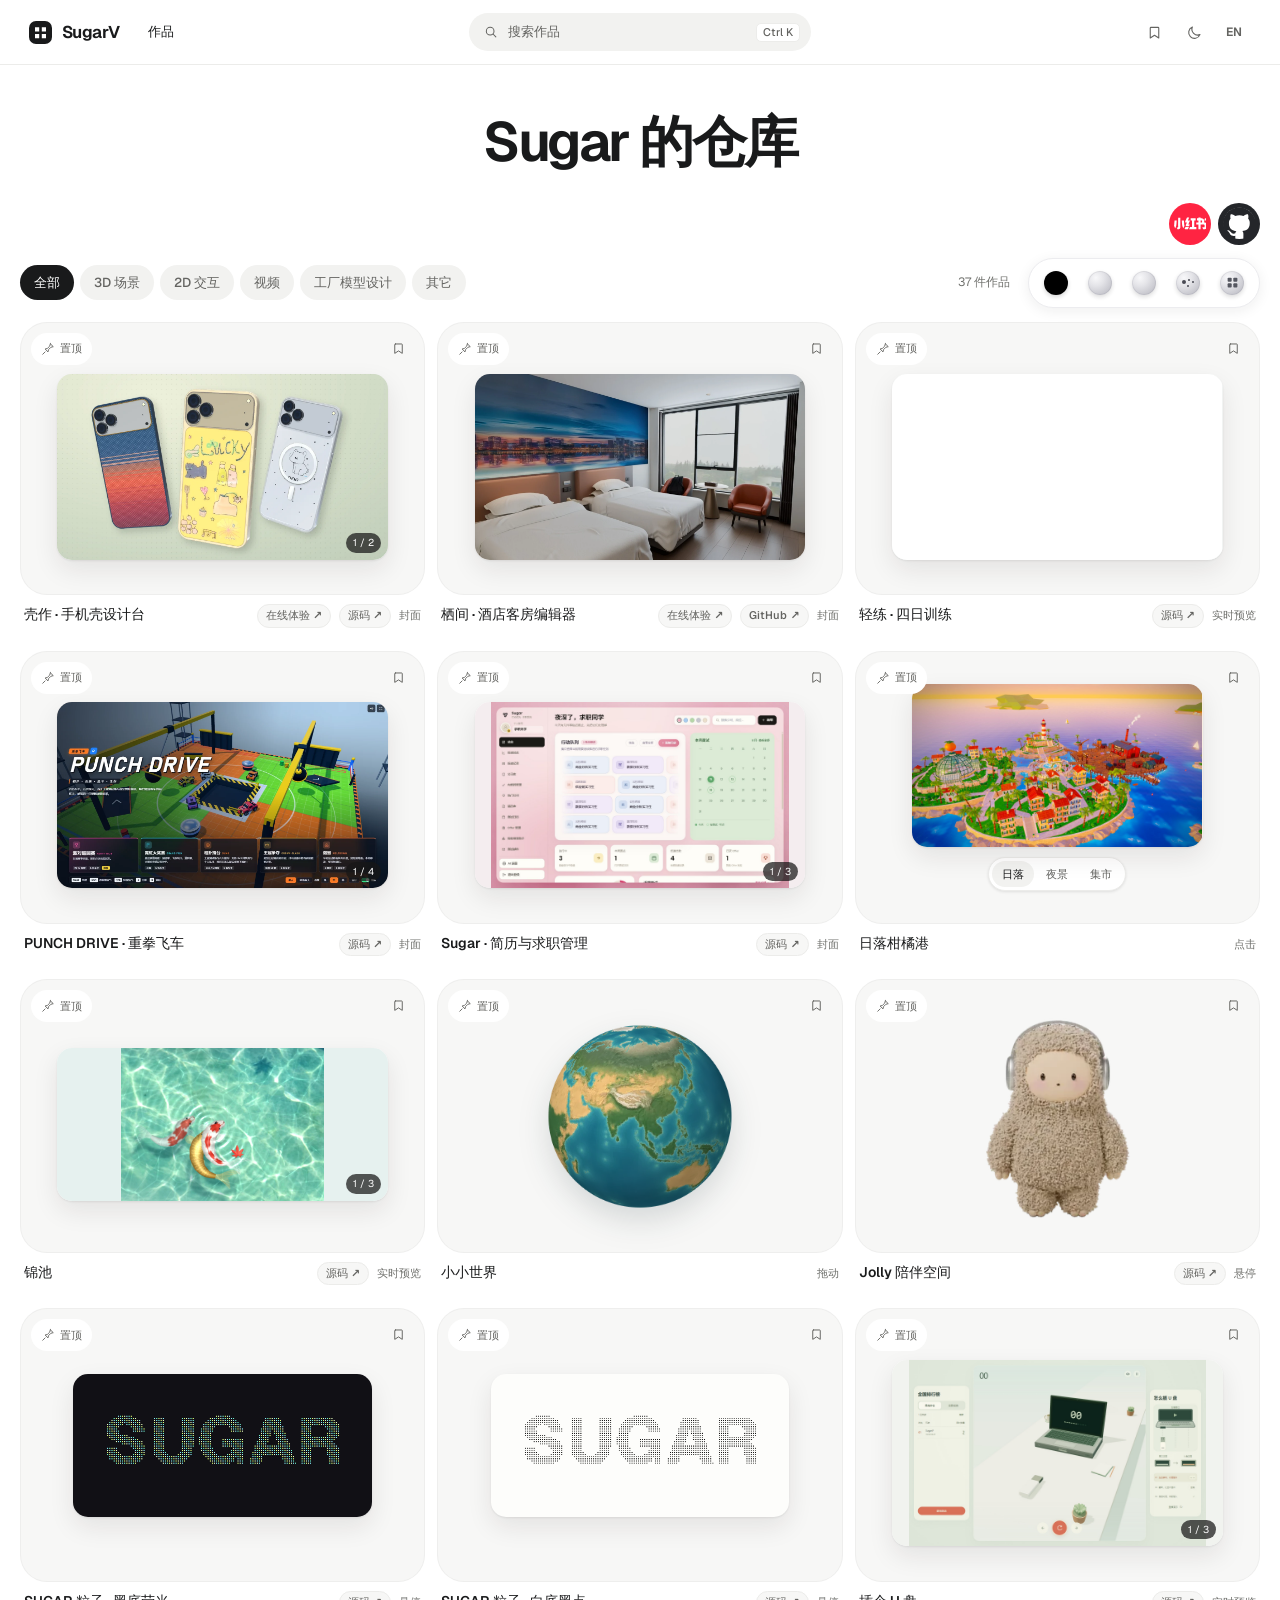
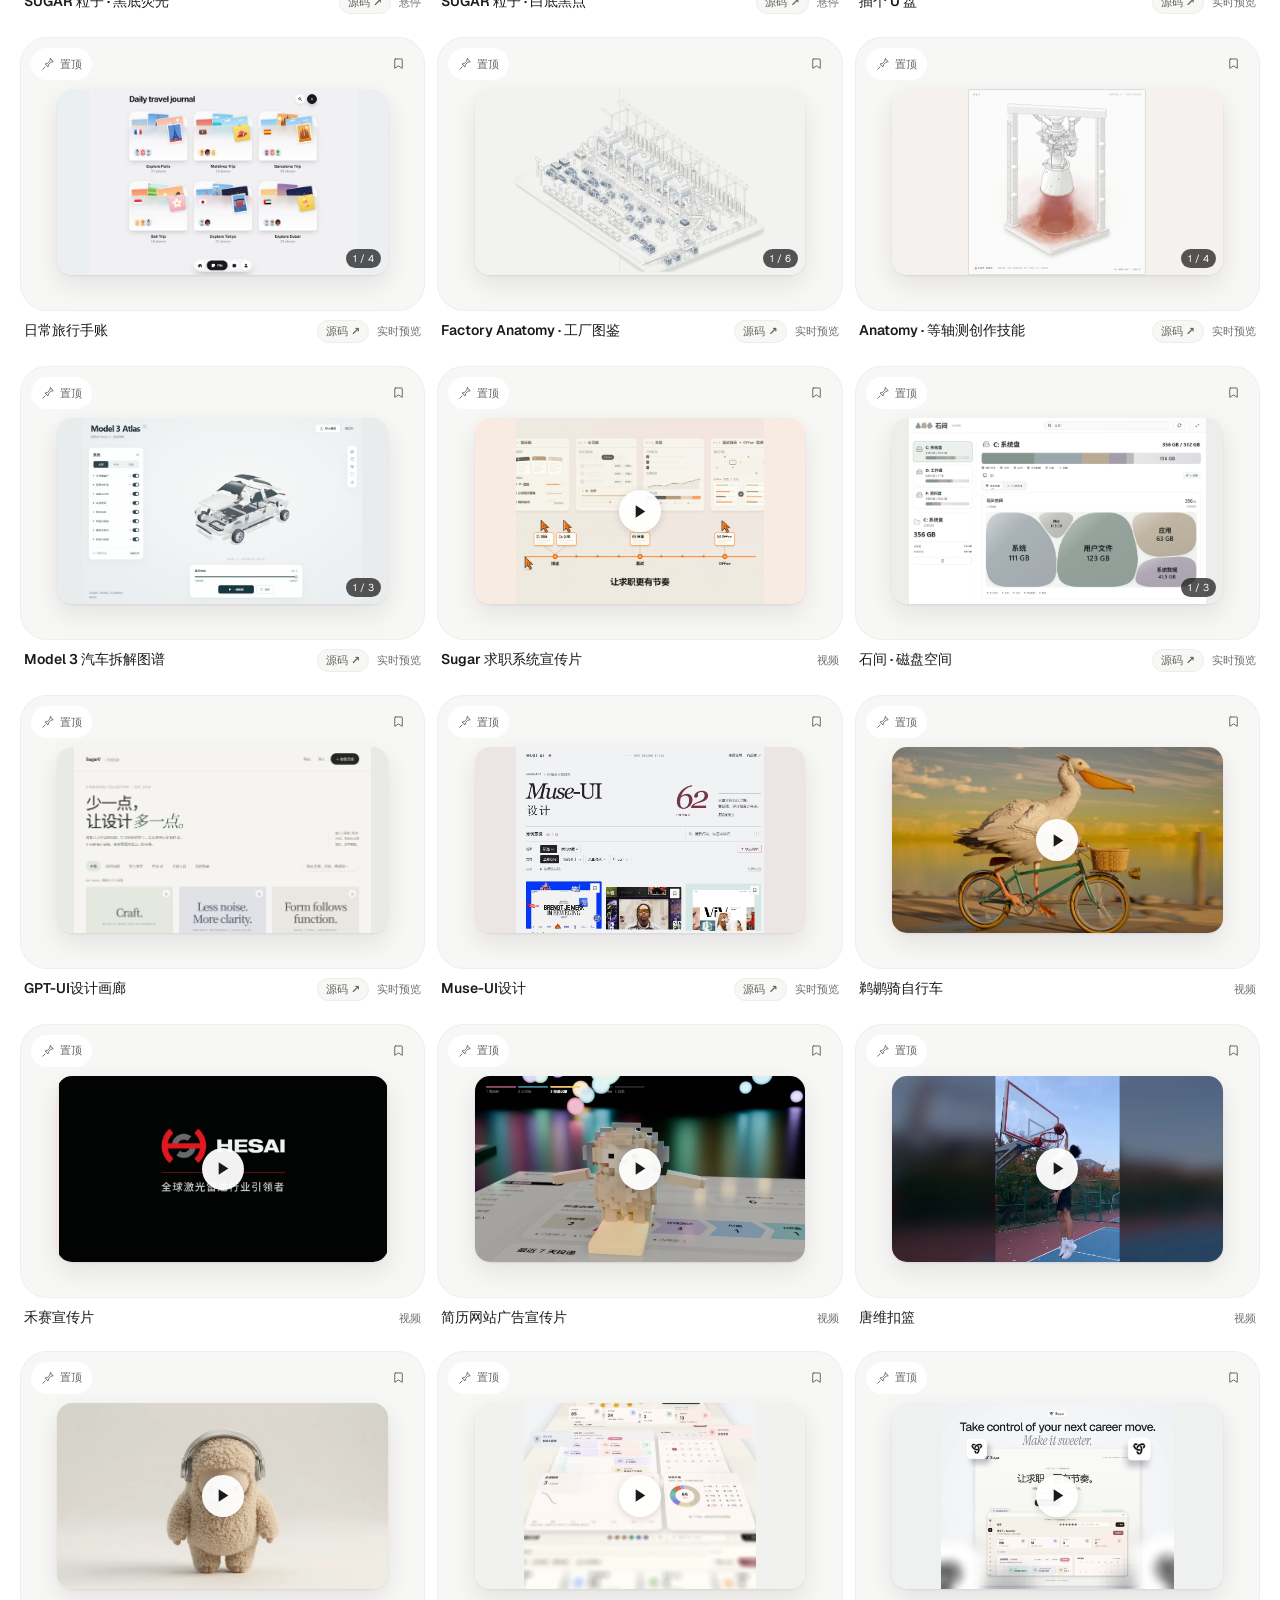
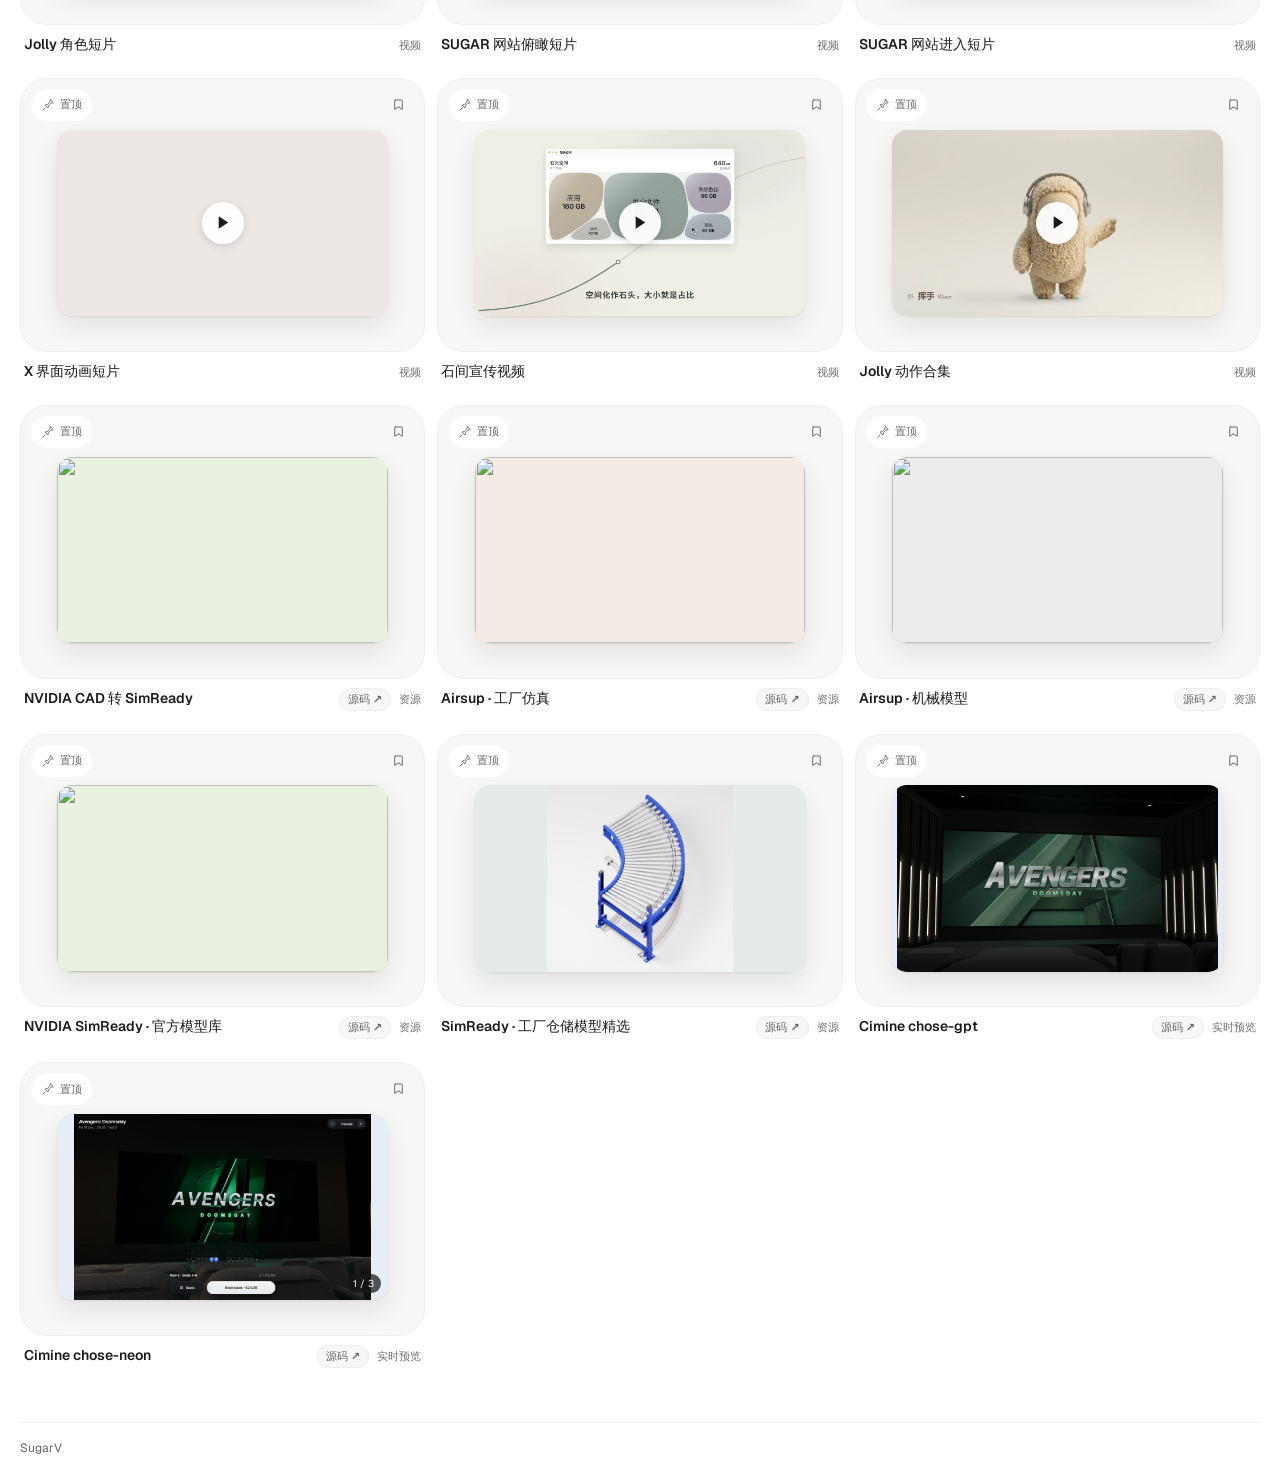
==== commit a3fd448a: "Link Case Studio portfolio card to its source repository" ====
--- a/index.html
+++ b/index.html
@@ -17,7 +17,7 @@
   <link rel="stylesheet" href="dissolve-carousel.css?v=2">
   <link rel="stylesheet" href="compact-gallery.css?v=2">
   <script defer src="https://cdn.jsdelivr.net/npm/@supabase/supabase-js@2.49.4/dist/umd/supabase.js"></script>
-  <script type="module" src="app.js?v=sugar-vault-31-case-studio"></script>
+  <script type="module" src="app.js?v=sugar-vault-32-case-repo"></script>
 </head>
 <body>
   <header class="topbar">
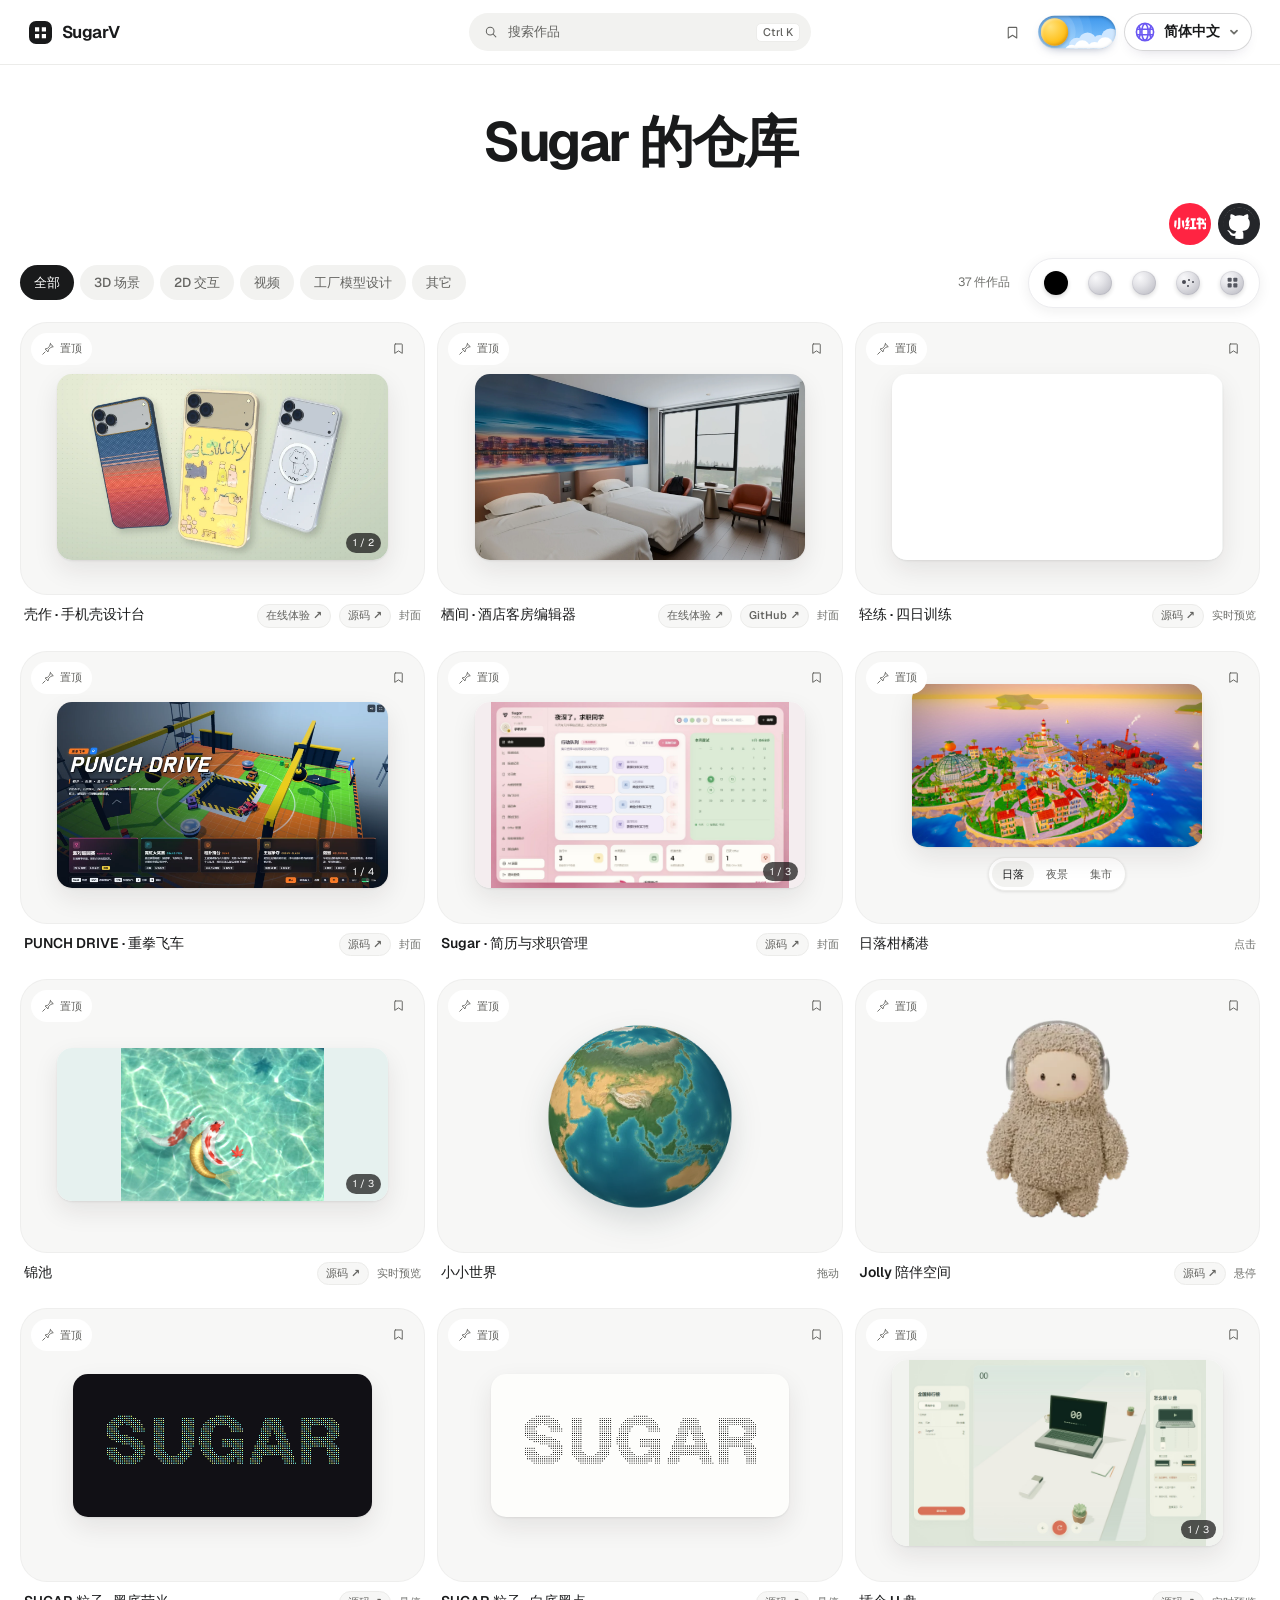
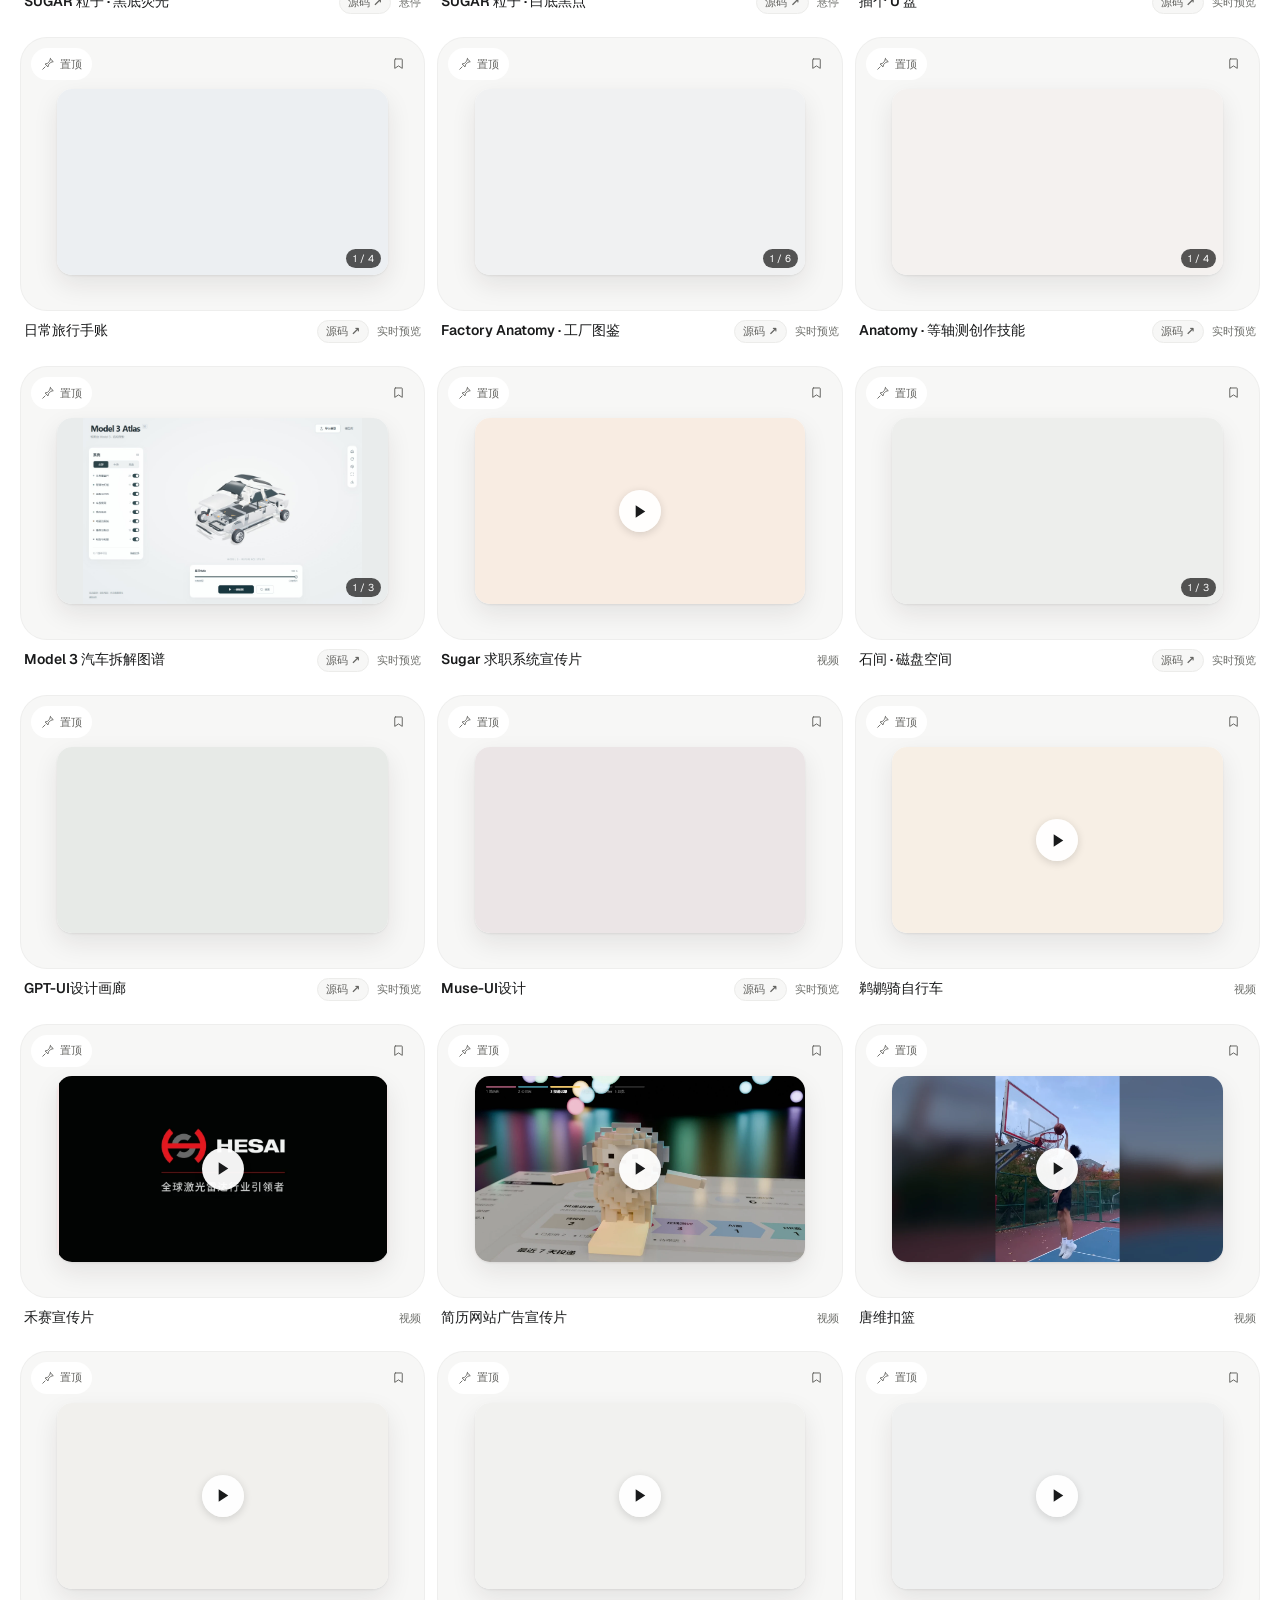
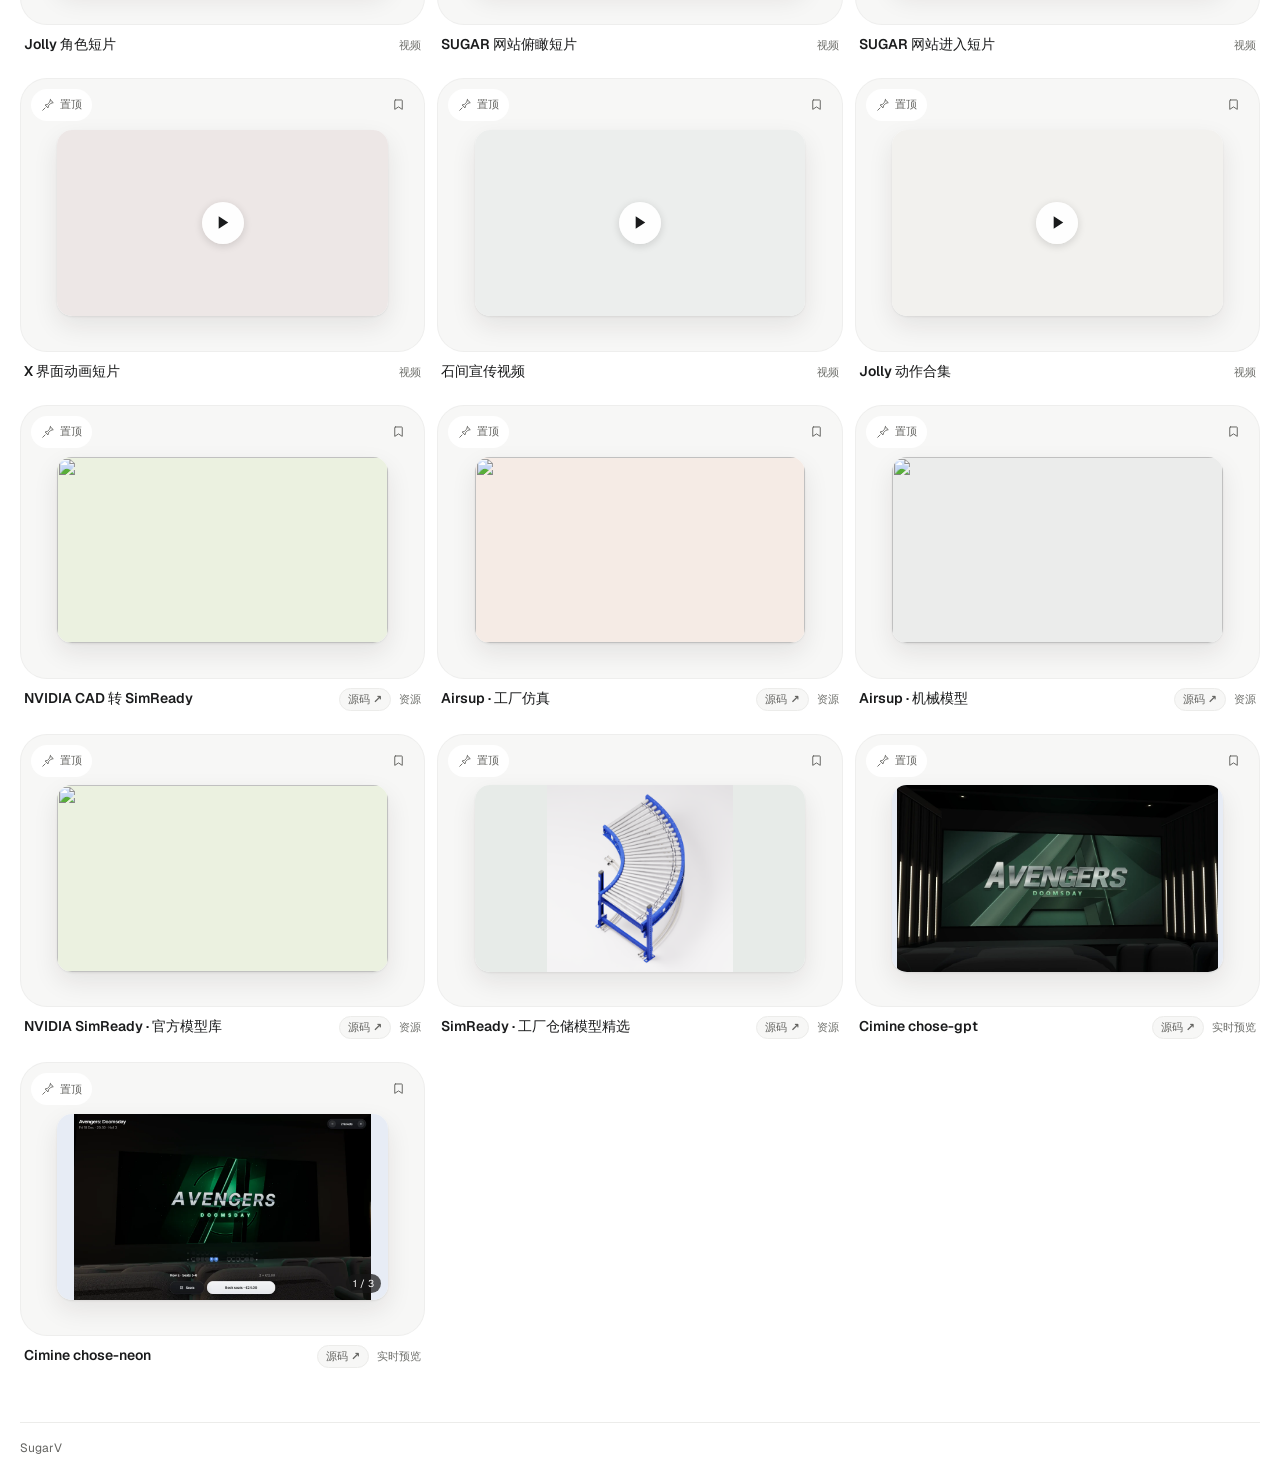
==== commit 2bfb32c1: "Refresh portfolio header with a day-night switch and language menu" ====
--- a/index.html
+++ b/index.html
@@ -11,28 +11,25 @@
   <meta property="og:image" content="assets/harbor-1.jpg">
   <link rel="icon" href="data:image/svg+xml,%3Csvg xmlns='http://www.w3.org/2000/svg' viewBox='0 0 24 24'%3E%3Crect x='1' y='1' width='22' height='22' rx='6' fill='%23191a1b'/%3E%3Cpath d='M6.8 6.8h4v4h-4zm6.4 0h4v4h-4zm-6.4 6.4h4v4h-4zm6.4 0h4v4h-4z' fill='white'/%3E%3C/svg%3E">
   <link rel="preload" href="assets/fonts/Geist-Latin.woff2" as="font" type="font/woff2" crossorigin>
-  <link rel="stylesheet" href="style.css?v=sugar-vault-19-social">
+  <link rel="stylesheet" href="style.css?v=sugar-vault-20-header">
+  <link rel="stylesheet" href="theme-switch.css?v=1">
+  <link rel="stylesheet" href="language-picker.css?v=1">
   <link rel="stylesheet" href="panorama.css?v=4">
   <link rel="stylesheet" href="arc-coverflow.css?v=3">
   <link rel="stylesheet" href="dissolve-carousel.css?v=2">
   <link rel="stylesheet" href="compact-gallery.css?v=2">
   <script defer src="https://cdn.jsdelivr.net/npm/@supabase/supabase-js@2.49.4/dist/umd/supabase.js"></script>
-  <script type="module" src="app.js?v=sugar-vault-32-case-repo"></script>
+  <script type="module" src="app.js?v=sugar-vault-33-header"></script>
 </head>
 <body>
   <header class="topbar">
-    <div class="header-start">
-      <a class="brand" href="./">
-        <svg width="25" height="25" viewBox="0 0 25 25" fill="none" aria-hidden="true">
-          <rect x="1" y="1" width="23" height="23" rx="7" fill="currentColor"/>
-          <path d="M7 7.2h4.2v4.2H7zm6.8 0H18v4.2h-4.2zM7 14h4.2v4.2H7zm6.8 0H18v4.2h-4.2z" fill="var(--bg)"/>
-        </svg>
-        <span>SugarV</span>
-      </a>
-      <nav class="primary-nav" aria-label="Gallery">
-        <a href="#works" data-t="works" aria-current="page">作品</a>
-      </nav>
-    </div>
+    <a class="brand" href="./">
+      <svg width="25" height="25" viewBox="0 0 25 25" fill="none" aria-hidden="true">
+        <rect x="1" y="1" width="23" height="23" rx="7" fill="currentColor"/>
+        <path d="M7 7.2h4.2v4.2H7zm6.8 0H18v4.2h-4.2zM7 14h4.2v4.2H7zm6.8 0H18v4.2h-4.2z" fill="var(--bg)"/>
+      </svg>
+      <span>SugarV</span>
+    </a>
     <form class="search" id="search-form" role="search">
       <svg viewBox="0 0 24 24" fill="none" stroke="currentColor" stroke-width="1.55" aria-hidden="true"><circle cx="10.75" cy="10.75" r="5.75"/><path d="m15 15 4.25 4.25" stroke-linecap="round"/></svg>
       <input id="search" type="search" aria-label="搜索作品" placeholder="搜索作品" autocomplete="off" spellcheck="false">
@@ -41,8 +38,10 @@
     </form>
     <div class="header-actions">
       <button type="button" class="icon-button" id="saved" aria-label="收藏作品" aria-pressed="false"></button>
-      <button type="button" class="icon-button" id="theme" aria-label="切换深色模式"></button>
-      <button type="button" class="language-button" id="language" aria-label="Switch to English">EN</button>
+      <button type="button" id="theme" role="switch" aria-checked="false" aria-label="深色模式"></button>
+      <div class="language-picker">
+        <button type="button" id="language" aria-haspopup="listbox" aria-expanded="false">简体中文</button>
+      </div>
     </div>
   </header>
 
--- a/style.css
+++ b/style.css
@@ -56,15 +56,13 @@
 
 .topbar {
   position: sticky; top: 0; z-index: 5;
-  display: grid; grid-template-columns: minmax(140px, 1fr) minmax(210px, 342px) minmax(125px, 1fr);
+  display: grid; grid-template-columns: minmax(max-content, 1fr) minmax(0, 342px) minmax(max-content, 1fr);
   align-items: center; gap: 20px;
   height: 65px; padding: 0 28px; border-bottom: 1px solid var(--edge); background: var(--bg);
 }
-.header-start, .brand, .header-actions { display: flex; align-items: center; }
-.header-start { gap: 29px; }
-.brand { gap: 9px; flex: none; font-size: 17px; line-height: 1; font-weight: 650; letter-spacing: -.035em; }
-.primary-nav a { font-size: 13px; font-weight: 580; white-space: nowrap; padding-block: 8px; }
-.header-actions { justify-self: end; gap: 4px; }
+.brand, .header-actions { display: flex; align-items: center; }
+.brand { justify-self: start; gap: 9px; font-size: 17px; line-height: 1; font-weight: 650; letter-spacing: -.035em; }
+.header-actions { justify-self: end; gap: 8px; }
 .search {
   display: flex; align-items: center; gap: 9px; min-width: 0; height: 38px;
   padding: 0 10px 0 13px; border: 1px solid transparent; border-radius: 999px;
@@ -77,16 +75,15 @@
 .search input::-webkit-search-cancel-button { display: none; }
 .search kbd { flex: none; padding: 3px 6px; border: 1px solid var(--edge); border-radius: 5px; background: var(--bg); font: 500 11px/1 Geist, monospace; white-space: nowrap; }
 .shortcut-hidden { display: none; }
-.icon-button, .language-button {
+.icon-button {
   display: inline-grid; place-items: center; min-width: 36px; height: 36px;
   border-radius: 999px; color: var(--ink-2); transition: background .16s, color .16s, scale .18s var(--ease-ui);
 }
 .icon-button svg { width: 17px; height: 17px; }
-.icon-button:hover, .language-button:hover { color: var(--ink); background: var(--hair); }
-.icon-button:active, .language-button:active { scale: .94; }
+.icon-button:hover { color: var(--ink); background: var(--hair); }
+.icon-button:active { scale: .94; }
 .icon-button[aria-pressed="true"] { color: var(--ink); background: var(--hair); }
 .icon-button[aria-pressed="true"] svg { fill: currentColor; }
-.language-button { font-size: 12px; font-weight: 620; padding-inline: 7px; }
 .search .search-clear { min-width: 24px; height: 24px; font-size: 20px; line-height: 1; }
 
 .wrap { width: calc(100% - 40px); margin-inline: auto; }
@@ -396,13 +393,12 @@
   .stage { border-radius: 24px; }
 }
 @media (max-width: 760px) {
-  .topbar { grid-template-columns: 94px minmax(0, 1fr) 94px; padding-inline: 16px; height: 61px; gap: 11px; }
-  .primary-nav, .search kbd { display: none; }
+  .topbar { grid-template-columns: auto minmax(0, 1fr) auto; padding-inline: 16px; height: 61px; gap: 11px; }
+  .search kbd { display: none; }
   .brand { gap: 6px; }
   .brand svg { width: 23px; height: 23px; }
   .search { height: 36px; }
-  .header-actions { gap: 1px; }
-  .header-actions button { min-width: 30px; }
+  .header-actions { gap: 6px; }
   .wrap { width: calc(100% - 36px); }
   .grid { grid-template-columns: repeat(2, minmax(0, 1fr)); }
   .sheet-in { grid-template-columns: 1fr; gap: 8px; }
@@ -416,8 +412,10 @@
   .facts-edit .row { grid-template-columns: 1fr; }
 }
 @media (max-width: 520px) {
-  html { scroll-padding-top: 73px; }
-  .topbar { height: 59px; padding-inline: 13px; gap: 9px; }
+  html { scroll-padding-top: 110px; }
+  .topbar { grid-template-columns: auto 1fr; height: auto; padding: 6px 13px 9px; gap: 4px 6px; }
+  .topbar .header-actions { grid-area: 1 / 2; }
+  .topbar .search { grid-area: 2 / 1 / auto / -1; }
   .brand { font-size: 15px; }
   .brand svg { width: 20px; height: 20px; }
   .search { padding-inline: 8px; gap: 5px; }
@@ -432,6 +430,12 @@
   .count { position: absolute; width: 1px; height: 1px; overflow: hidden; clip-path: inset(50%); }
   .grid { grid-template-columns: minmax(0, 1fr); gap: 20px; }
 }
+@media (max-width: 360px) {
+  .topbar { padding-inline: 8px; column-gap: 3px; }
+  .brand { gap: 4px; }
+  .header-actions { gap: 3px; }
+  .header-actions > .icon-button { min-width: 32px; }
+}
 @media (hover: none) {
   .profile-link { --profile-size: 44px; }
   .preview-toggle { opacity: 1; }
--- a/theme-switch.css
+++ b/theme-switch.css
@@ -0,0 +1,124 @@
+/* Lucian UX/UI Prompt #447 · MIT License (c) 2026 Seokwoooo · https://lucianlabs.dev/uxui-prompt/#447 */
+.theme-switch {
+  --scene-scale: .44;
+  --scene-spring: cubic-bezier(.34, 1.45, .64, 1);
+  position: relative;
+  flex: none;
+  width: calc(176px * var(--scene-scale));
+  height: 44px;
+  padding: 0;
+  border: 0;
+  border-radius: 999px;
+  background: transparent;
+  transition: transform .45s var(--scene-spring);
+}
+.theme-switch:active { transform: scale(.97); }
+.theme-switch-scene {
+  position: absolute;
+  top: 50%;
+  left: 50%;
+  width: 176px;
+  height: 74px;
+  overflow: hidden;
+  isolation: isolate;
+  border-radius: 37px;
+  background: linear-gradient(#3e97ec, #86c8ff);
+  box-shadow: 0 0 0 1px rgb(0 0 0 / 6%), 0 10px 24px -14px rgb(20 40 90 / 55%);
+  transform: translate(-50%, -50%) scale(var(--scene-scale));
+  pointer-events: none;
+}
+.theme-switch-scene > *, .theme-switch-scene::after { position: absolute; }
+.theme-switch-scene::after {
+  content: "";
+  inset: 0;
+  border-radius: inherit;
+  box-shadow: inset 0 3px 7px rgb(0 0 0 / 28%), inset 0 -1px 2px rgb(255 255 255 / 25%);
+}
+.theme-switch-night {
+  inset: 0;
+  opacity: 0;
+  background: linear-gradient(#151840, #2c3170);
+  transition: opacity .6s;
+}
+.theme-switch-halo, .theme-switch-disc {
+  left: 6px;
+  top: 6px;
+  width: 62px;
+  height: 62px;
+  transition: transform .75s var(--scene-spring);
+}
+.theme-switch-halo i {
+  position: absolute;
+  left: 50%;
+  top: 50%;
+  border-radius: 50%;
+  transform: translate(-50%, -50%);
+}
+.theme-switch-halo i:nth-child(1) { width: 96px; height: 96px; background: rgb(255 255 255 / 12%); }
+.theme-switch-halo i:nth-child(2) { width: 132px; height: 132px; background: rgb(255 255 255 / 9%); }
+.theme-switch-halo i:nth-child(3) { width: 170px; height: 170px; background: rgb(255 255 255 / 6%); }
+.theme-switch-clouds {
+  right: -14px;
+  bottom: -16px;
+  width: 136px;
+  height: 68px;
+  transition: transform .6s var(--ease-ui) .05s;
+}
+.theme-switch-clouds g { animation: theme-switch-drift 7s ease-in-out infinite alternate; }
+.theme-switch-clouds g + g { animation-duration: 5.5s; }
+@keyframes theme-switch-drift { to { transform: translateX(-5px); } }
+.theme-switch-stars {
+  left: 16px;
+  top: 8px;
+  width: 90px;
+  height: 58px;
+  fill: #fff;
+  opacity: 0;
+  transform: translateY(-36px);
+  transition: transform .6s var(--ease-ui), opacity .4s;
+}
+.theme-switch-stars > *, .theme-switch-disc circle { transform-box: fill-box; transform-origin: center; }
+.theme-switch-stars > * { animation: theme-switch-twinkle 2.4s ease-in-out infinite; }
+.theme-switch-stars :nth-child(2n) { animation-delay: -.8s; }
+.theme-switch-stars :nth-child(3n) { animation-delay: -1.6s; }
+@keyframes theme-switch-twinkle { 50% { opacity: .45; transform: scale(.7); } }
+.theme-switch-disc {
+  border-radius: 50%;
+  background: radial-gradient(circle at 35% 30%, #ffe27a, #ffc21f 60%, #f2a900);
+  box-shadow: 0 4px 8px rgb(0 0 0 / 28%), inset -3px -4px 6px rgb(190 110 0 / 35%), inset 3px 3px 5px rgb(255 255 255 / 45%);
+}
+.theme-switch-disc::before {
+  content: "";
+  position: absolute;
+  inset: 0;
+  border-radius: inherit;
+  background: radial-gradient(circle at 35% 30%, #f4f3fa, #d6d3e6 65%, #b9b5cf);
+  box-shadow: inset -3px -4px 6px rgb(70 64 110 / 35%), inset 3px 3px 5px rgb(255 255 255 / 60%);
+  opacity: 0;
+  transition: opacity .45s .1s;
+}
+.theme-switch-disc svg { position: absolute; inset: 0; width: 100%; height: 100%; }
+.theme-switch-disc circle {
+  fill: #a9a4c4;
+  opacity: 0;
+  transform: scale(0);
+  transition: opacity .3s, transform .5s var(--scene-spring);
+}
+.theme-switch-disc circle:nth-child(2) { transition-delay: .06s; }
+.theme-switch-disc circle:nth-child(3) { transition-delay: .12s; }
+.theme-switch[aria-checked="true"] .theme-switch-night,
+.theme-switch[aria-checked="true"] .theme-switch-disc::before { opacity: 1; }
+.theme-switch[aria-checked="true"] .theme-switch-halo { transform: translateX(102px); }
+.theme-switch[aria-checked="true"] .theme-switch-disc { transform: translateX(102px) rotate(200deg); }
+.theme-switch[aria-checked="true"] .theme-switch-disc circle { opacity: 1; transform: none; transition-delay: .25s; }
+.theme-switch[aria-checked="true"] .theme-switch-clouds { transform: translateY(56px); transition-delay: 0s; }
+.theme-switch[aria-checked="true"] .theme-switch-stars { opacity: 1; transform: none; transition-delay: .15s; }
+@media (max-width: 650px) {
+  .theme-switch { --scene-scale: .36; }
+}
+@media (prefers-reduced-motion: reduce) {
+  .theme-switch, .theme-switch *, .theme-switch *::before {
+    animation: none !important;
+    transition: none !important;
+  }
+}
--- a/language-picker.css
+++ b/language-picker.css
@@ -0,0 +1,151 @@
+/* Lucian UX/UI Prompt #448 · MIT License (c) 2026 Seokwoooo · https://lucianlabs.dev/uxui-prompt/#448 */
+.language-picker {
+  --language-spring: cubic-bezier(.34, 1.45, .64, 1);
+  --language-accent: #6a57f2;
+  --language-line: rgb(22 21 27 / 17%);
+  --language-shadow: rgb(40 30 80 / 30%);
+  position: relative;
+  flex: none;
+}
+[data-theme="dark"] .language-picker {
+  --language-accent: #b7a4ff;
+  --language-line: rgb(255 255 255 / 17%);
+  --language-shadow: rgb(0 0 0 / 60%);
+}
+.language-picker .language-trigger {
+  display: flex;
+  align-items: center;
+  gap: 8px;
+  height: 38px;
+  padding: 0 12px 0 10px;
+  border-radius: 999px;
+  background: var(--glass);
+  color: var(--ink);
+  font-size: 14px;
+  font-weight: 600;
+  line-height: 1.4;
+  white-space: nowrap;
+  box-shadow: inset 0 0 0 1px var(--language-line), 0 6px 16px -10px var(--language-shadow);
+  transition: box-shadow .2s, transform .4s var(--language-spring);
+}
+.language-picker .language-trigger:hover {
+  background: var(--glass);
+  box-shadow: inset 0 0 0 1px var(--ink-3), 0 8px 18px -10px var(--language-shadow);
+}
+.language-picker .language-trigger:active { scale: none; transform: scale(.96); }
+.language-picker .language-trigger:focus-visible { outline: 2px solid var(--language-accent); outline-offset: 3px; }
+.language-picker .language-globe, .language-picker .language-globe svg { width: 22px; height: 22px; flex: none; }
+.language-picker .language-globe svg {
+  overflow: visible;
+  fill: none;
+  stroke: var(--language-accent);
+  stroke-width: 1.6;
+  stroke-linecap: round;
+}
+.language-picker .is-spinning .language-meridians { animation: language-picker-roll .9s cubic-bezier(.3,.7,.2,1); }
+.language-picker .is-spinning svg { animation: language-picker-tilt .9s var(--language-spring); }
+@keyframes language-picker-roll { from { transform: translateX(-16px); } }
+@keyframes language-picker-tilt { 30% { transform: rotate(-24deg) scale(1.12); } }
+
+.language-picker .language-label {
+  display: grid;
+  grid-template-columns: minmax(0, 1fr);
+  overflow-x: clip;
+  transition: width .45s var(--language-spring);
+}
+.language-picker .language-label span {
+  grid-area: 1 / 1;
+  justify-self: start;
+  width: max-content;
+  white-space: nowrap;
+  transition: opacity .2s, transform .4s var(--language-spring), filter .2s;
+}
+.language-picker .language-label .is-out { opacity: 0; transform: translateY(-10px); filter: blur(2px); }
+.language-picker .language-label .is-in { animation: language-picker-in .45s var(--language-spring); }
+@keyframes language-picker-in { from { opacity: 0; transform: translateY(10px); filter: blur(2px); } }
+.language-picker .language-chevron {
+  width: 12px;
+  height: 12px;
+  fill: none;
+  stroke: var(--ink-3);
+  stroke-width: 1.8;
+  stroke-linecap: round;
+  stroke-linejoin: round;
+  transition: transform .4s var(--language-spring);
+}
+.language-picker.is-open .language-chevron { transform: rotate(180deg); }
+
+.language-picker .language-options {
+  position: absolute;
+  z-index: 1;
+  inset-inline-end: 0;
+  top: calc(100% + 10px);
+  width: min(212px, calc(100vw - 26px));
+  margin: 0;
+  padding: 6px;
+  list-style: none;
+  border-radius: 16px;
+  color: var(--ink);
+  background: var(--glass);
+  box-shadow: inset 0 0 0 1px var(--edge), 0 22px 44px -18px var(--language-shadow), 0 4px 12px -6px var(--language-shadow);
+  transform-origin: calc(100% - 50px) -24px;
+  transform: scale(.3) translateY(-8px);
+  opacity: 0;
+  visibility: hidden;
+  outline: none;
+  transition: transform .25s var(--ease-ui), opacity .18s, visibility 0s .25s;
+}
+.language-picker.is-open .language-options {
+  transform: none;
+  opacity: 1;
+  visibility: visible;
+  transition: transform .55s var(--language-spring), opacity .15s, visibility 0s;
+}
+.language-picker [role="option"] {
+  display: flex;
+  align-items: center;
+  gap: 10px;
+  height: 38px;
+  padding: 0 10px;
+  border-radius: 10px;
+  color: var(--ink);
+  font-size: 14px;
+  cursor: pointer;
+  opacity: 0;
+  transform: translateY(-6px);
+  transition: background .15s, opacity .15s, transform .35s var(--language-spring);
+}
+.language-picker.is-open [role="option"] {
+  opacity: 1;
+  transform: none;
+  transition-delay: 0s, calc(60ms + var(--option-index) * 30ms), calc(60ms + var(--option-index) * 30ms);
+}
+.language-picker [role="option"].is-active { background: var(--hair); }
+.language-picker .language-options:focus-visible .is-active { outline: 2px solid var(--language-accent); outline-offset: -2px; }
+.language-picker [role="option"] span { flex: 1; }
+.language-picker [role="option"] small { color: var(--ink-3); font-size: 11px; font-weight: 600; letter-spacing: .04em; }
+.language-picker [role="option"] svg {
+  width: 16px;
+  height: 16px;
+  fill: none;
+  stroke: var(--language-accent);
+  stroke-width: 2.2;
+  stroke-linecap: round;
+  stroke-linejoin: round;
+  opacity: 0;
+  transform: scale(.4);
+  transition: opacity .2s, transform .35s var(--language-spring);
+}
+.language-picker [aria-selected="true"] { font-weight: 600; }
+.language-picker [aria-selected="true"] svg { opacity: 1; transform: none; }
+@media (max-width: 760px) {
+  .language-picker .language-trigger { height: 36px; padding-inline: 8px; gap: 5px; font-size: 13px; }
+  .language-picker .language-globe, .language-picker .language-globe svg { width: 20px; height: 20px; }
+}
+@media (prefers-reduced-motion: reduce) {
+  .language-picker *, .language-picker.is-open [role="option"] {
+    animation-duration: .001ms !important;
+    transition-duration: 0s !important;
+    transition-delay: 0s !important;
+  }
+}
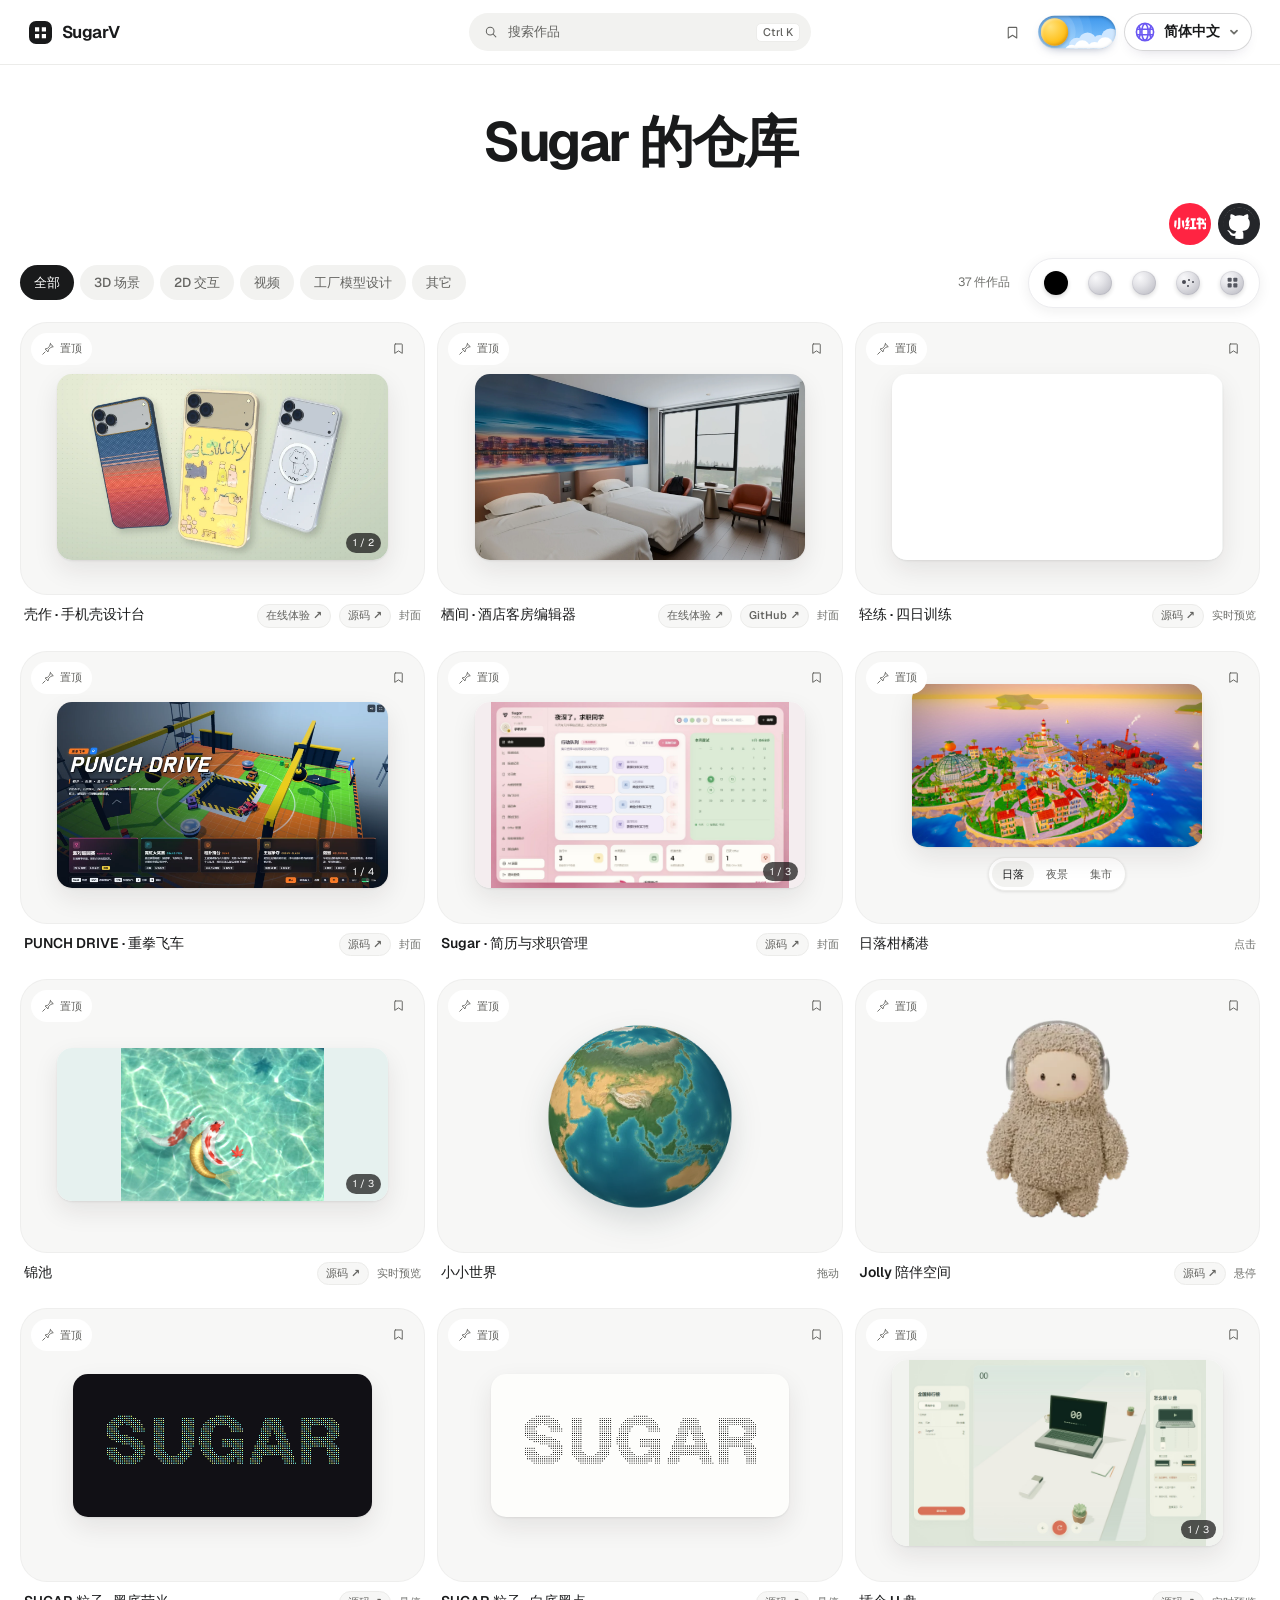
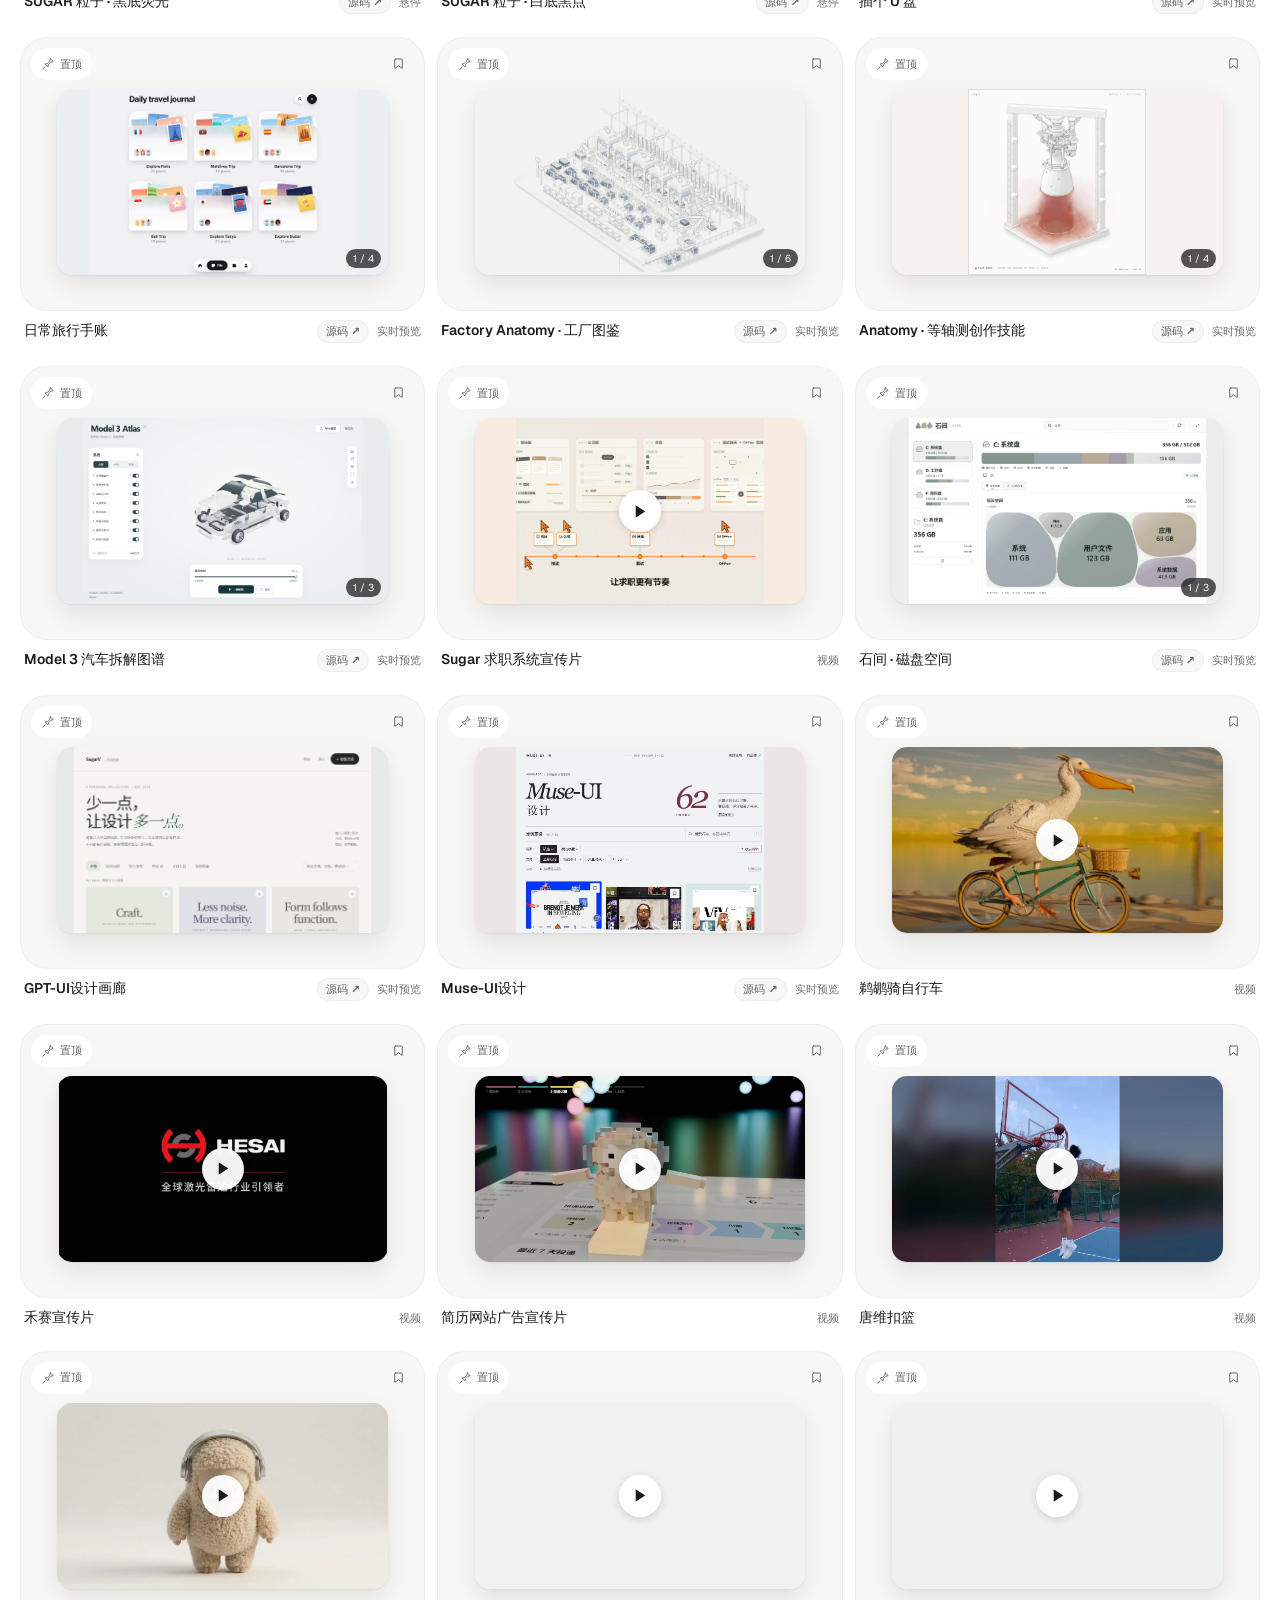
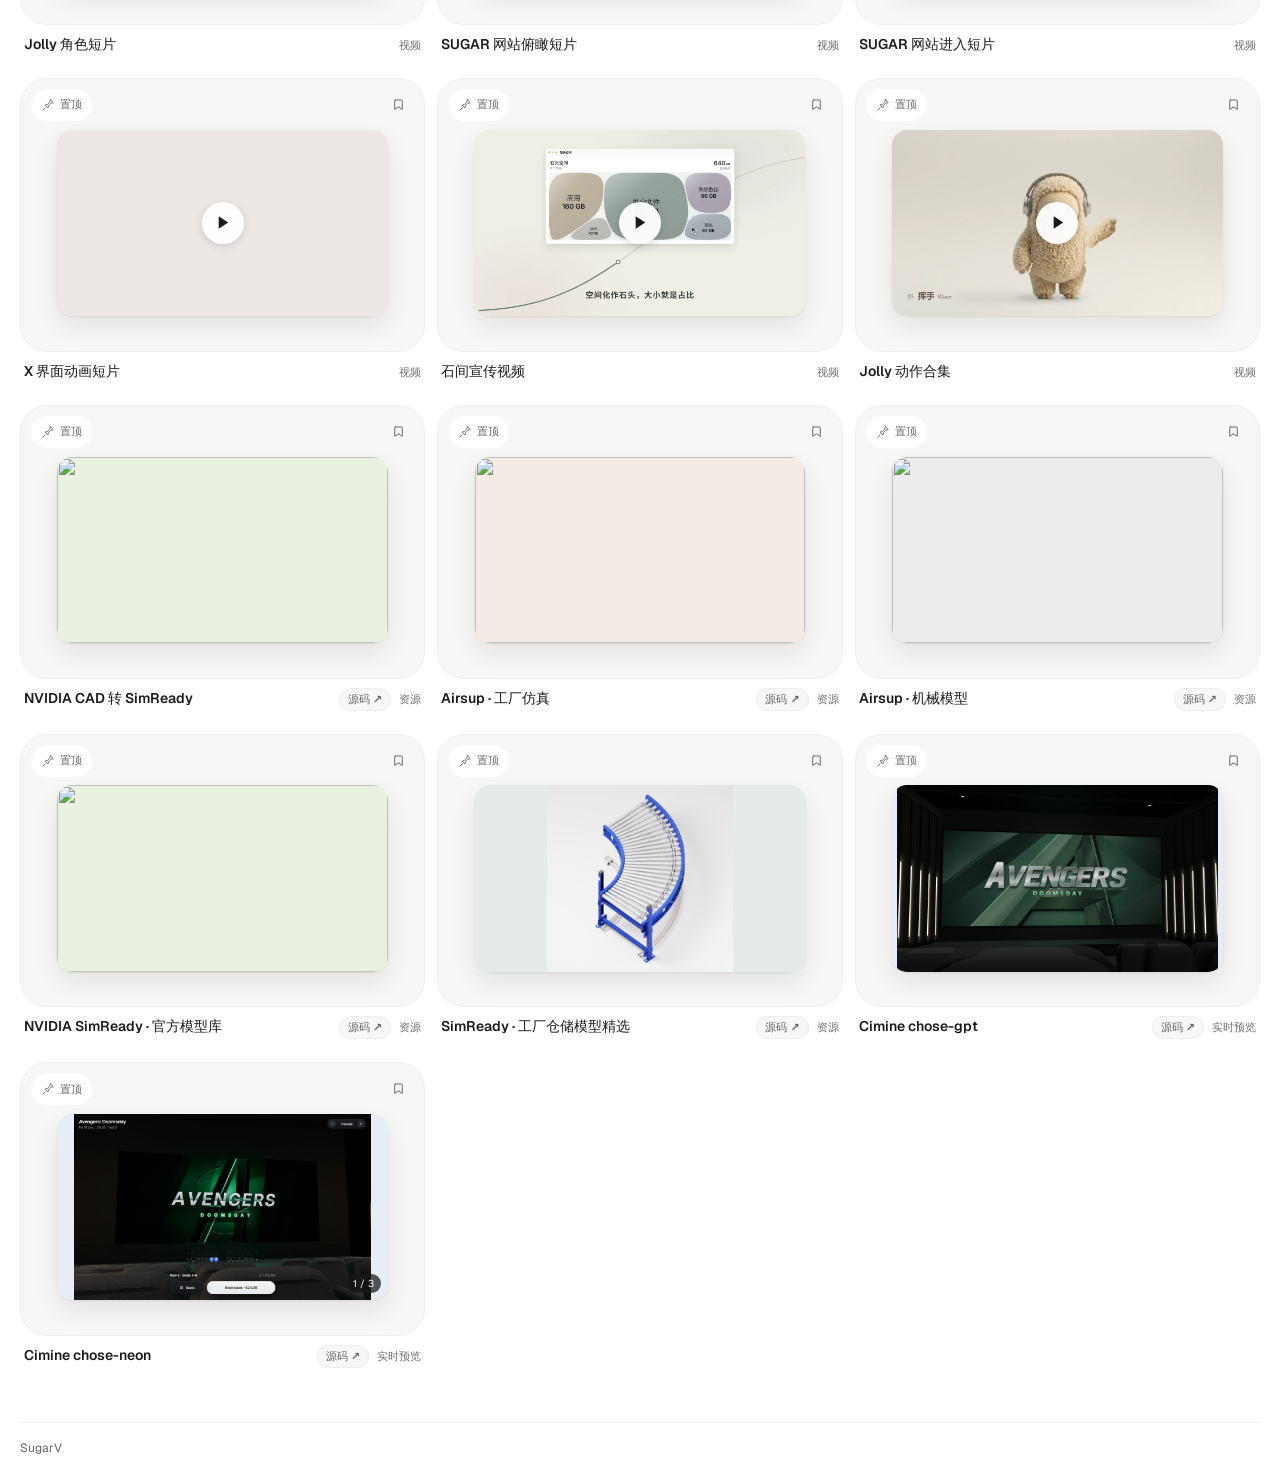
==== commit 452790ea: "Translate the portfolio and its full catalog into Korean, Japanese and Spanish" ====
--- a/index.html
+++ b/index.html
@@ -13,13 +13,13 @@
   <link rel="preload" href="assets/fonts/Geist-Latin.woff2" as="font" type="font/woff2" crossorigin>
   <link rel="stylesheet" href="style.css?v=sugar-vault-20-header">
   <link rel="stylesheet" href="theme-switch.css?v=1">
-  <link rel="stylesheet" href="language-picker.css?v=1">
+  <link rel="stylesheet" href="language-picker.css?v=2">
   <link rel="stylesheet" href="panorama.css?v=4">
   <link rel="stylesheet" href="arc-coverflow.css?v=3">
   <link rel="stylesheet" href="dissolve-carousel.css?v=2">
   <link rel="stylesheet" href="compact-gallery.css?v=2">
   <script defer src="https://cdn.jsdelivr.net/npm/@supabase/supabase-js@2.49.4/dist/umd/supabase.js"></script>
-  <script type="module" src="app.js?v=sugar-vault-33-header"></script>
+  <script type="module" src="app.js?v=sugar-vault-34-languages"></script>
 </head>
 <body>
   <header class="topbar">
--- a/language-picker.css
+++ b/language-picker.css
@@ -81,6 +81,9 @@
   inset-inline-end: 0;
   top: calc(100% + 10px);
   width: min(212px, calc(100vw - 26px));
+  max-height: calc(100dvh - 66px);
+  overflow-y: auto;
+  overscroll-behavior: contain;
   margin: 0;
   padding: 6px;
   list-style: none;
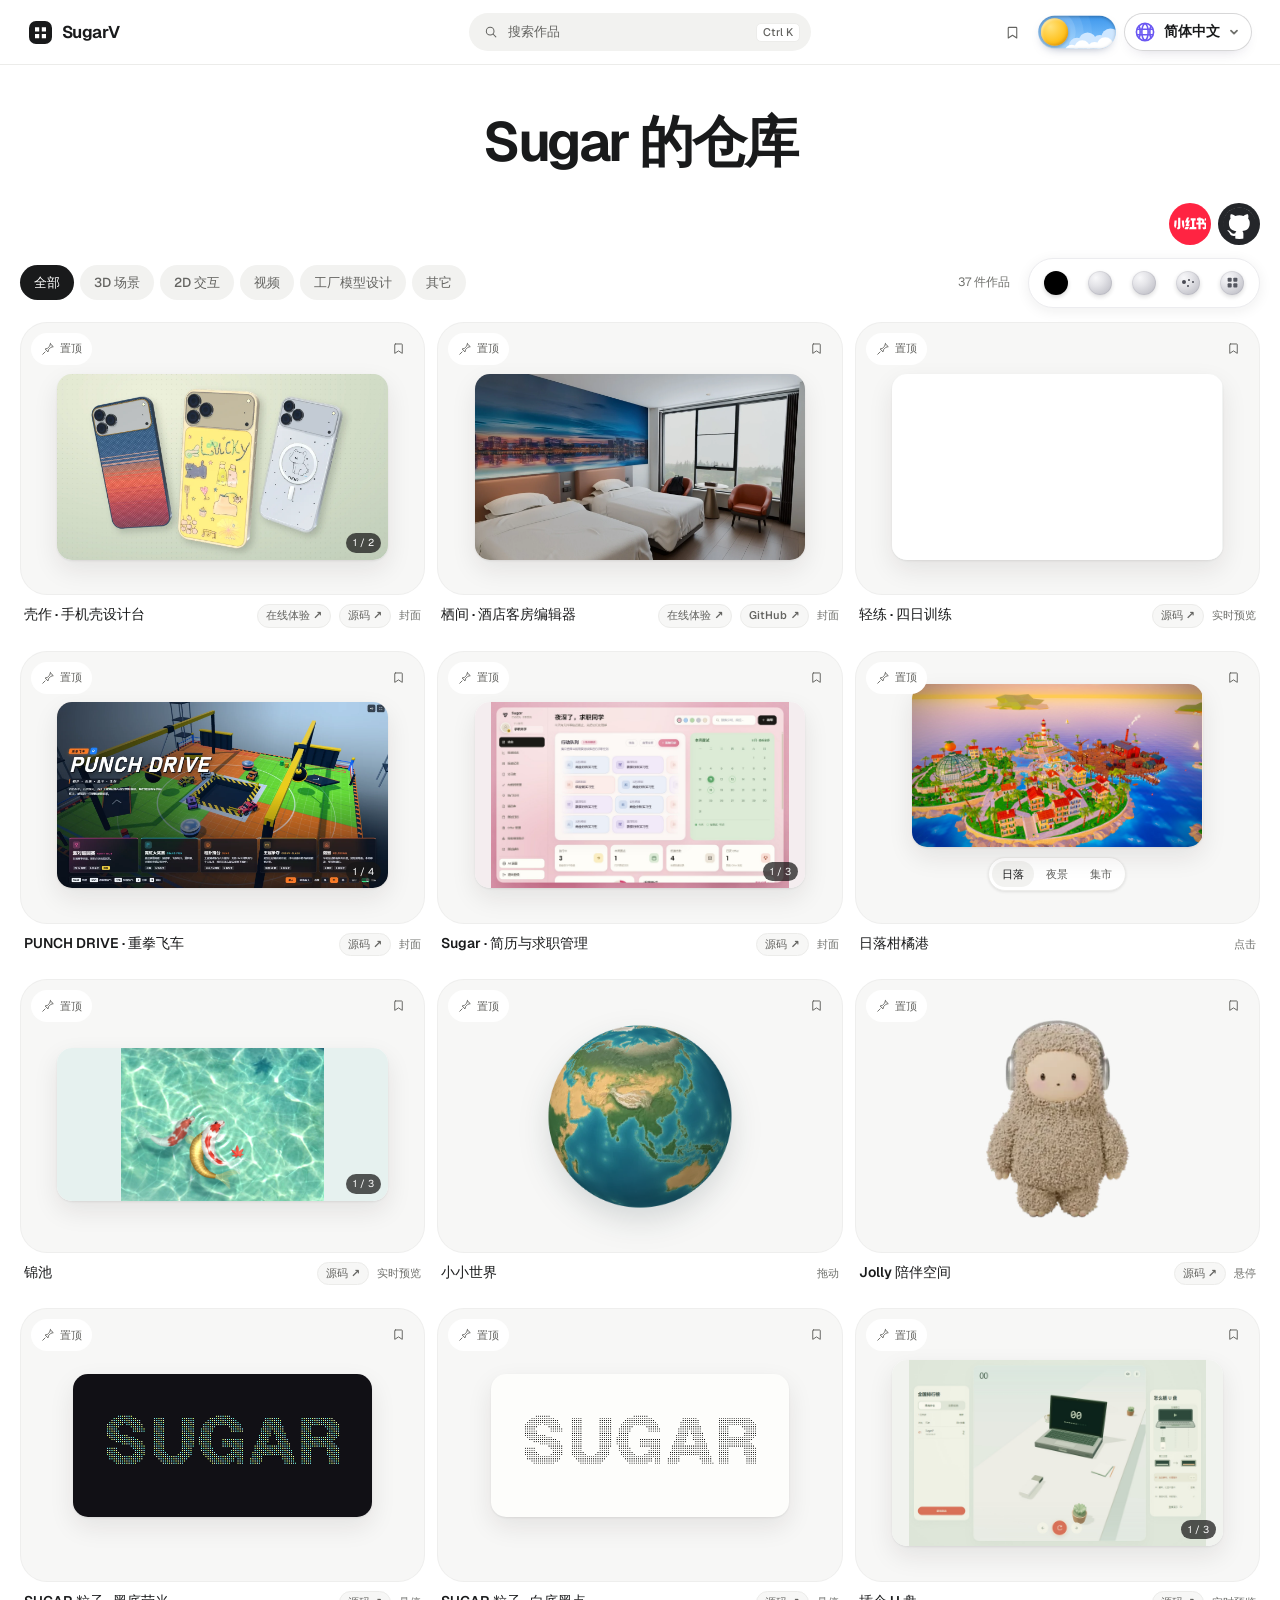
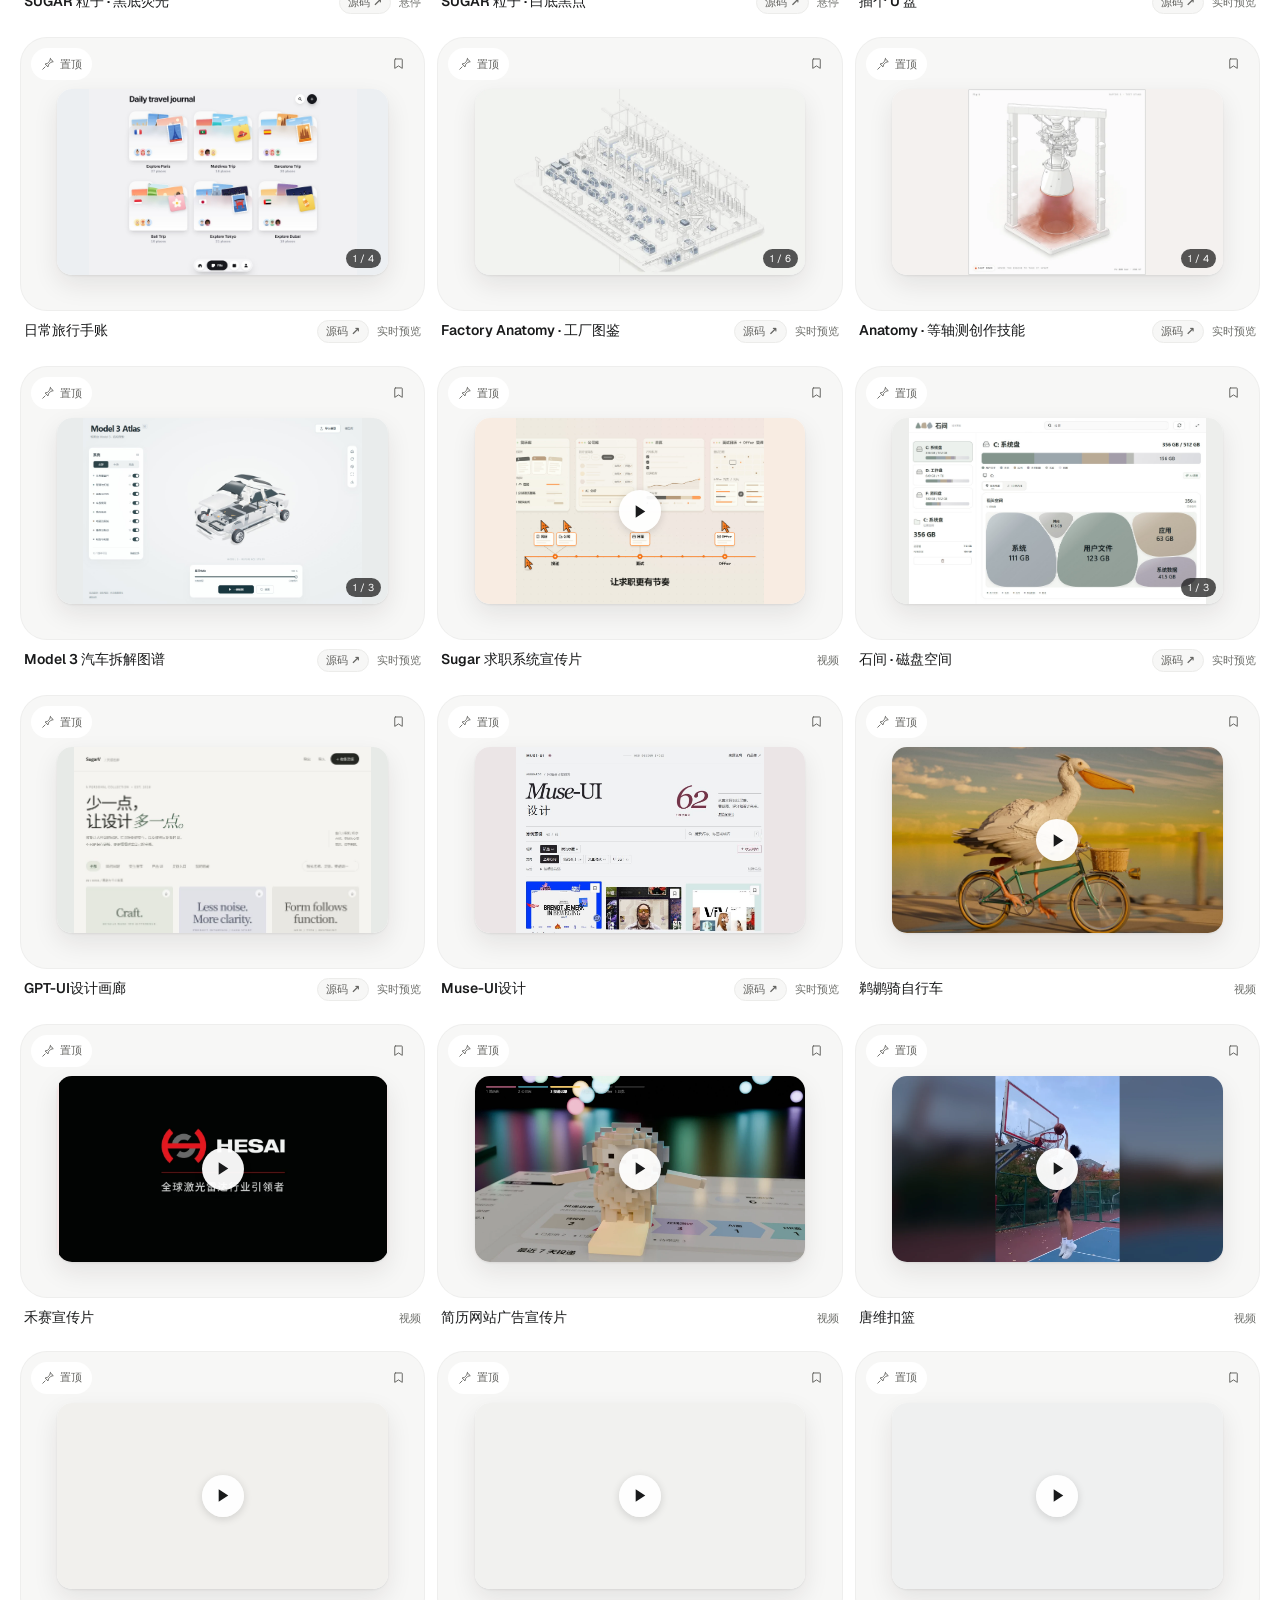
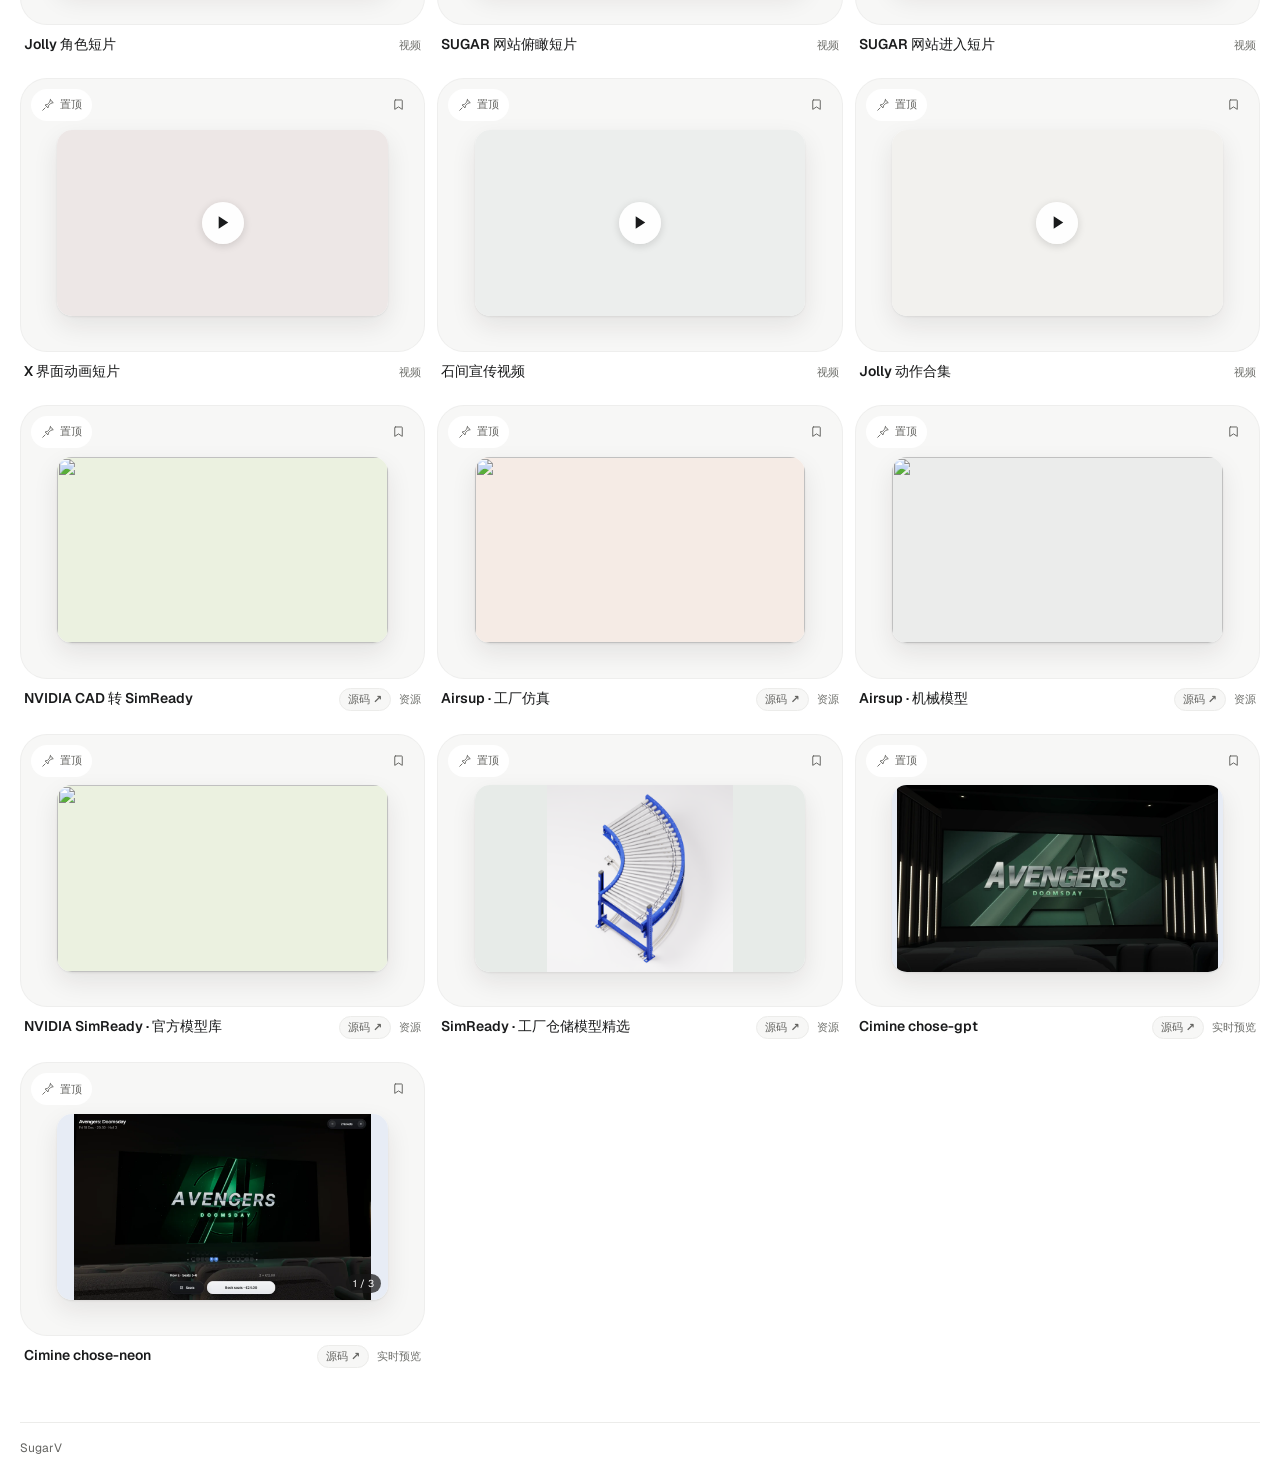
==== commit 145f0e79: "Center the dissolve carousel title and enlarge its controls" ====
--- a/index.html
+++ b/index.html
@@ -16,10 +16,10 @@
   <link rel="stylesheet" href="language-picker.css?v=2">
   <link rel="stylesheet" href="panorama.css?v=4">
   <link rel="stylesheet" href="arc-coverflow.css?v=3">
-  <link rel="stylesheet" href="dissolve-carousel.css?v=2">
+  <link rel="stylesheet" href="dissolve-carousel.css?v=3">
   <link rel="stylesheet" href="compact-gallery.css?v=2">
   <script defer src="https://cdn.jsdelivr.net/npm/@supabase/supabase-js@2.49.4/dist/umd/supabase.js"></script>
-  <script type="module" src="app.js?v=sugar-vault-34-languages"></script>
+  <script type="module" src="app.js?v=sugar-vault-35-dissolve-footer"></script>
 </head>
 <body>
   <header class="topbar">
--- a/dissolve-carousel.css
+++ b/dissolve-carousel.css
@@ -67,40 +67,49 @@
 .dissolve-card .carousel-preview { cursor: default; }
 
 .dissolve-footer {
-  display: flex;
-  justify-content: space-between;
-  align-items: flex-start;
-  gap: 12px 20px;
-  padding: 19px 2px 0;
+  display: grid;
+  justify-items: center;
+  gap: clamp(12px, 1.4vw, 18px);
+  padding: clamp(20px, 2.4vw, 32px) 4px 0;
+  text-align: center;
 }
-.dissolve-caption { min-width: 0; }
 .dissolve-title {
   display: block;
-  max-width: 100%;
-  font-size: clamp(18px, 2.6vw, 26px);
-  font-weight: 600;
-  line-height: 1.28;
-  letter-spacing: -.023em;
-  text-align: left;
+  max-width: min(100%, 42ch);
+  font-size: clamp(24px, 3vw, 36px);
+  font-weight: 650;
+  line-height: 1.22;
+  letter-spacing: -.035em;
+  text-align: center;
+  text-wrap: balance;
   overflow-wrap: anywhere;
 }
-.dissolve-title:hover { text-decoration: underline; text-underline-offset: 4px; }
-.dissolve-subtitle { margin-top: 5px; color: var(--ink-2); font-size: 13px; }
-.dissolve-subtitle:empty { display: none; }
-.dissolve-actions { display: flex; flex-wrap: wrap; gap: 7px; margin-top: 10px; }
-.dissolve-actions .pill { min-height: 32px; padding: 0 12px; font-size: 12px; }
+.dissolve-title:hover { text-decoration: underline; text-decoration-thickness: 1px; text-underline-offset: .15em; }
+.dissolve-toolbar, .dissolve-actions, .dissolve-navigation {
+  display: flex;
+  justify-content: center;
+  align-items: center;
+}
+.dissolve-toolbar { max-width: 100%; flex-wrap: wrap; gap: 10px 16px; }
+.dissolve-actions { max-width: 100%; flex-wrap: wrap; gap: 8px; }
+.dissolve-actions .pill {
+  gap: 7px;
+  min-height: 44px;
+  padding: 8px 16px;
+  font-size: 16px;
+  font-weight: 550;
+  line-height: 1.3;
+}
+.dissolve-actions svg { width: 18px; height: 18px; }
 .dissolve-actions .pill[aria-pressed="true"] { background: var(--ink); color: var(--bg); }
 
-.dissolve-controls { flex: none; text-align: right; }
-.dissolve-navigation { display: flex; justify-content: flex-end; align-items: center; gap: 6px; }
+.dissolve-navigation { gap: 2px; border-radius: 999px; box-shadow: inset 0 0 0 1px var(--edge); }
 .dissolve-navigation button {
   display: grid;
   place-items: center;
   width: 44px;
   height: 44px;
-  border: 1px solid var(--edge);
   border-radius: 50%;
-  background: var(--glass);
 }
 .dissolve-navigation button:hover:not(:disabled) { background: var(--hair); }
 .dissolve-navigation button:disabled { cursor: default; opacity: .4; }
@@ -113,8 +122,7 @@
   transform: translateX(-2px) rotate(45deg);
 }
 .dissolve-navigation .dissolve-previous::after { transform: translateX(2px) rotate(-135deg); }
-.dissolve-count { min-width: 54px; text-align: center; font: 400 12px/1 var(--mono); color: var(--ink-2); }
-#dissolve-help { margin-top: 7px; color: var(--ink-3); font-size: 11px; }
+.dissolve-count { min-width: 4em; font-size: 17px; font-weight: 550; line-height: 1; font-variant-numeric: tabular-nums; }
 .dissolve-touch-help { display: none; }
 .dissolve-announcement { position: absolute; width: 1px; height: 1px; overflow: hidden; clip-path: inset(50%); white-space: nowrap; }
 
@@ -126,13 +134,8 @@
     mask-image: linear-gradient(90deg, transparent, #000 4%, #000 96%, transparent);
   }
   .dissolve-card { border-radius: 12px; }
-  .dissolve-footer { flex-wrap: wrap; align-items: center; padding-top: 13px; }
-  .dissolve-caption { flex-basis: 100%; }
-  .dissolve-controls { display: flex; flex: 1; justify-content: space-between; align-items: center; gap: 8px; }
-  #dissolve-help { margin-top: 0; }
 }
 @media (pointer: coarse) {
-  .dissolve-actions .pill { min-height: 44px; }
   .dissolve-desktop-help { display: none; }
   .dissolve-touch-help { display: inline; }
 }
